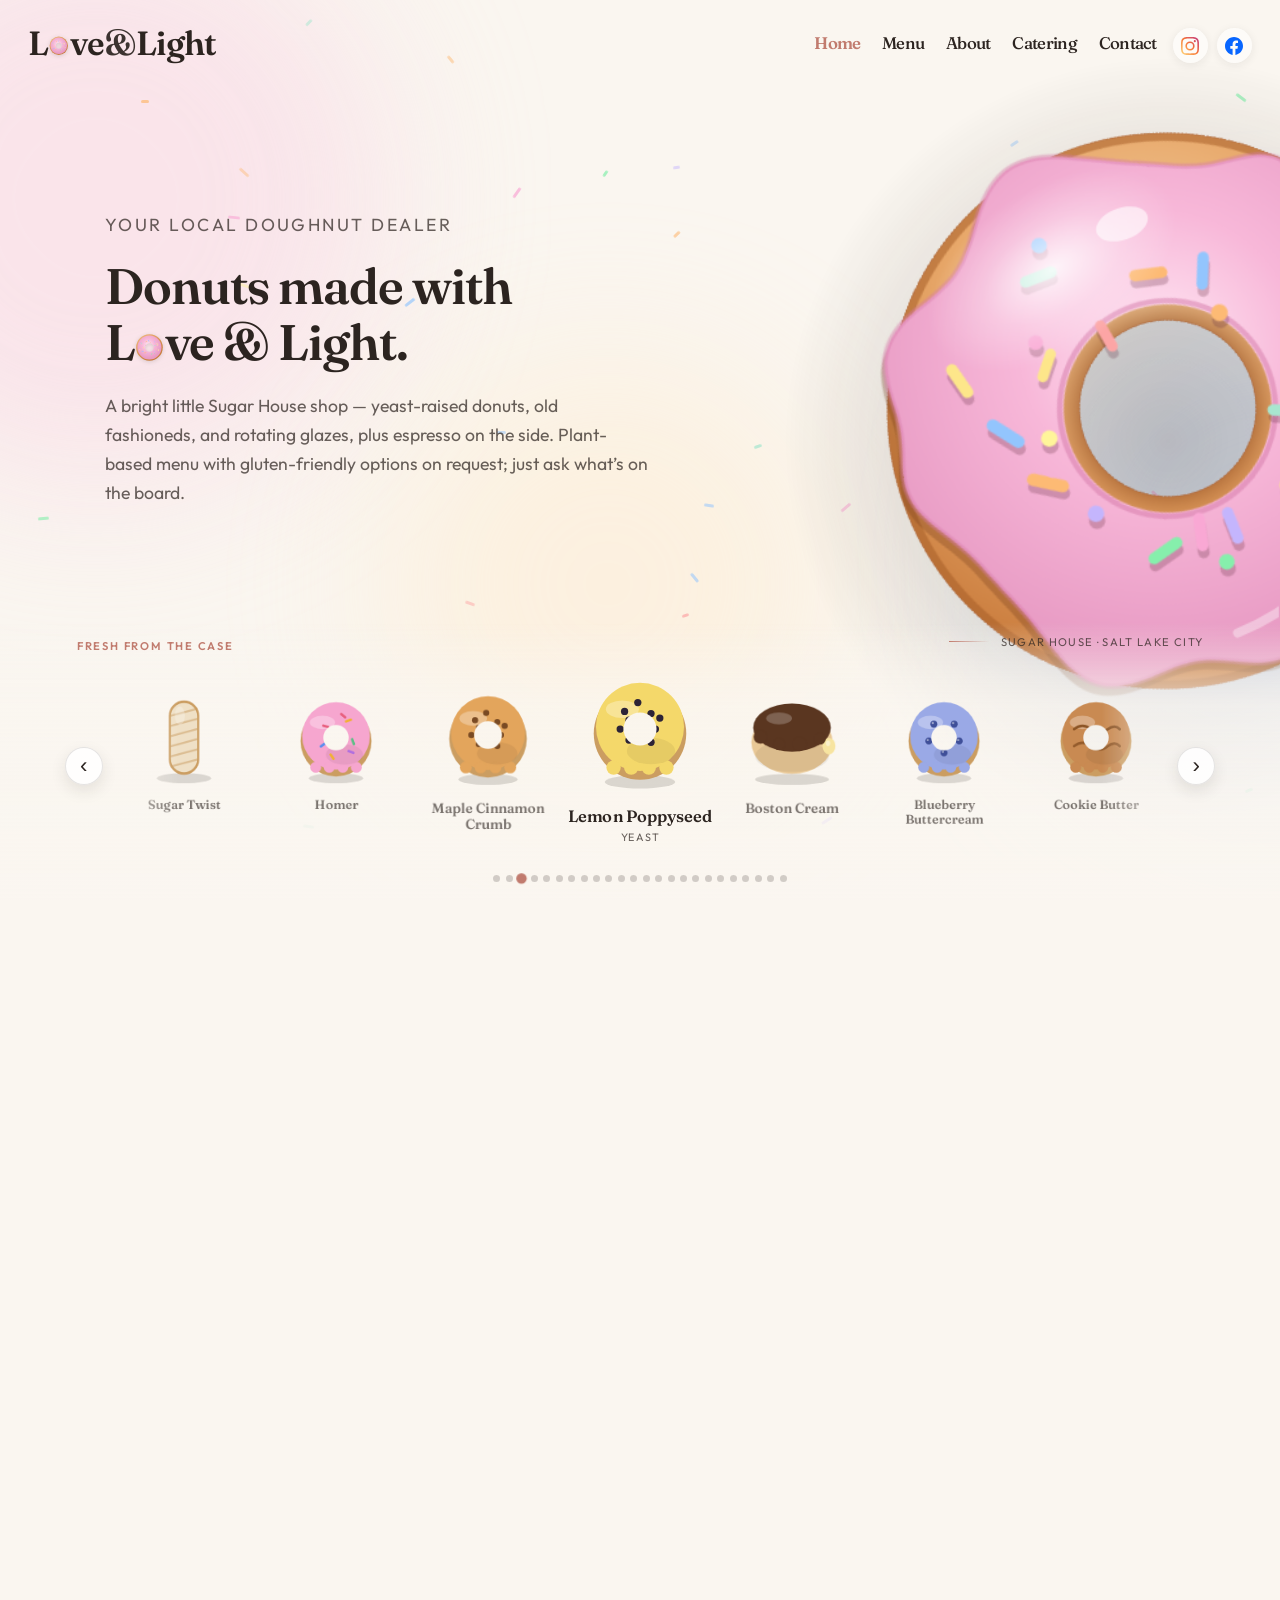
==== index.html @ 35334405 "Link online ordering to the Square pickup page The "coming soon" chips on home, menu and catering be" ====
<!DOCTYPE html>
<html lang="en">
<head>
  <meta charset="UTF-8" />
  <meta name="viewport" content="width=device-width, initial-scale=1.0" />
  <title>Love &amp; Light Bakery</title>
  <meta name="description" content="Love &amp; Light Bakery — handmade yeast and cake donuts, espresso, and small-batch treats in Sugar House, Salt Lake City. Vegan and dairy-free menu, plus gluten-friendly options." />
  <meta name="theme-color" content="#faf6f0" />
  <link rel="icon" href="favicon.svg" type="image/svg+xml" sizes="any" />
  <link rel="apple-touch-icon" href="favicon.svg" />
  <!-- Open Graph / iMessage: og-image.png is 1200×630 PNG (SVG previews are unreliable in messages). -->
  <link rel="canonical" href="https://loveandlightbakery.com/" />
  <meta property="og:type" content="website" />
  <meta property="og:site_name" content="Love &amp; Light Bakery" />
  <meta property="og:title" content="Love &amp; Light Bakery" />
  <meta property="og:description" content="Handmade yeast and cake donuts, espresso, and small-batch treats in Sugar House, Salt Lake City. Plant-based menu with gluten-friendly options." />
  <meta property="og:url" content="https://loveandlightbakery.com/" />
  <meta property="og:image" content="https://loveandlightbakery.com/og-image.png" />
  <meta property="og:image:width" content="1200" />
  <meta property="og:image:height" content="630" />
  <meta property="og:image:type" content="image/png" />
  <meta property="og:image:alt" content="Love &amp; Light Bakery donut illustration" />
  <meta name="twitter:card" content="summary_large_image" />
  <meta name="twitter:title" content="Love &amp; Light Bakery" />
  <meta name="twitter:description" content="Handmade donuts &amp; espresso in Sugar House, Salt Lake City. Plant-based menu, gluten-friendly options." />
  <meta name="twitter:image" content="https://loveandlightbakery.com/og-image.png" />
  <link rel="preconnect" href="https://fonts.googleapis.com" />
  <link rel="preconnect" href="https://fonts.gstatic.com" crossorigin />
  <link href="https://fonts.googleapis.com/css2?family=Fraunces:ital,opsz,wght@0,9..144,400;0,9..144,600;1,9..144,400&family=Outfit:wght@300;400;500&display=swap" rel="stylesheet" />
  <link rel="stylesheet" href="styles.css?v=12" />
</head>
<body class="page--home">
  <div class="ambient" aria-hidden="true">
    <div class="ambient__orb ambient__orb--1"></div>
    <div class="ambient__orb ambient__orb--2"></div>
    <div class="ambient__orb ambient__orb--3"></div>
  </div>

  <header class="top-bar">
    <div class="top-bar__shell">
      <a class="top-bar__logo" href="index.html" aria-label="Love &amp; Light Bakery — Home">
        <span class="top-bar__mark">
          <span class="visually-hidden">Love &amp; Light</span>
          <span class="top-bar__wordmark" aria-hidden="true">
            <span class="love-with-donut">
              <span class="love-with-donut__visual"
                >L<svg
                  class="love-o-donut"
                  xmlns="http://www.w3.org/2000/svg"
                  viewBox="0 0 200 200"
                  focusable="false"
                >
                  <defs>
                    <radialGradient id="barDoughGrad" cx="40%" cy="35%" r="65%">
                      <stop offset="0%" stop-color="#f5d4a8" />
                      <stop offset="55%" stop-color="#e8a86a" />
                      <stop offset="100%" stop-color="#c97b3c" />
                    </radialGradient>
                    <radialGradient id="barIcingGrad" cx="45%" cy="40%" r="55%">
                      <stop offset="0%" stop-color="#ffe8f4" />
                      <stop offset="45%" stop-color="#f8b8d9" />
                      <stop offset="100%" stop-color="#e89bc4" />
                    </radialGradient>
                    <mask id="barHoleMask" maskUnits="userSpaceOnUse" x="0" y="0" width="200" height="200">
                      <rect x="0" y="0" width="200" height="200" fill="white" />
                      <circle cx="100" cy="100" r="23" fill="black" />
                    </mask>
                  </defs>
                  <g mask="url(#barHoleMask)">
                    <circle cx="100" cy="100" r="72" fill="url(#barDoughGrad)" />
                    <circle cx="100" cy="100" r="65" fill="url(#barIcingGrad)" />
                    <g>
                      <rect x="138" y="78" width="11" height="3.2" rx="1.6" fill="#fff59a" transform="rotate(18 138 78)" />
                      <rect x="52" y="82" width="10" height="3" rx="1.5" fill="#a8e6cf" transform="rotate(-42 52 82)" />
                      <rect x="124" y="118" width="10" height="3" rx="1.5" fill="#c4b5fd" transform="rotate(48 124 118)" />
                      <rect x="72" y="128" width="11" height="3.2" rx="1.6" fill="#fdba74" transform="rotate(-8 72 128)" />
                      <rect x="96" y="58" width="10" height="3" rx="1.5" fill="#93c5fd" transform="rotate(72 96 58)" />
                      <rect x="152" y="96" width="9" height="2.8" rx="1.4" fill="#f9a8d4" transform="rotate(-22 152 96)" />
                      <rect x="44" y="108" width="10" height="3" rx="1.5" fill="#fde68a" transform="rotate(35 44 108)" />
                      <rect x="108" y="138" width="10" height="3" rx="1.5" fill="#86efac" transform="rotate(-55 108 138)" />
                      <rect x="130" y="64" width="9" height="2.8" rx="1.4" fill="#c4b5fd" transform="rotate(102 130 64)" />
                      <rect x="78" y="70" width="10" height="3" rx="1.5" fill="#fdba74" transform="rotate(-28 78 70)" />
                      <rect x="58" y="118" width="11" height="3.2" rx="1.6" fill="#93c5fd" transform="rotate(12 58 118)" />
                      <rect x="146" y="118" width="10" height="3" rx="1.5" fill="#fff59a" transform="rotate(-65 146 118)" />
                      <rect x="76" y="84" width="9" height="2.8" rx="1.4" fill="#fca5a5" transform="rotate(40 76 84)" />
                      <rect x="124" y="90" width="10" height="3" rx="1.5" fill="#a8e6cf" transform="rotate(-18 124 90)" />
                      <rect x="68" y="96" width="9" height="2.8" rx="1.4" fill="#fde68a" transform="rotate(88 68 96)" />
                      <rect x="118" y="122" width="10" height="3" rx="1.5" fill="#f9a8d4" transform="rotate(62 118 122)" />
                      <circle cx="142" cy="88" r="2.2" fill="#fff59a" />
                      <circle cx="54" cy="72" r="2" fill="#93c5fd" />
                      <circle cx="92" cy="132" r="2.1" fill="#c4b5fd" />
                      <circle cx="128" cy="132" r="2" fill="#86efac" />
                      <circle cx="104" cy="72" r="2.2" fill="#fdba74" />
                      <circle cx="62" cy="96" r="1.9" fill="#f9a8d4" />
                      <circle cx="136" cy="108" r="2" fill="#fde68a" />
                      <circle cx="74" cy="118" r="2.1" fill="#fff59a" />
                    </g>
                  </g>
                </svg>ve</span>
            </span>
            <span class="top-bar__amp"> &amp; </span>
            <span class="h1-glow top-bar__glow">Light</span>
          </span>
        </span>
      </a>
      <div class="top-bar__nav-cluster">
        <button type="button" class="nav-bun" id="nav-toggle" aria-expanded="false" aria-controls="site-menu" aria-label="Open menu">
          <span class="nav-bun__face" aria-hidden="true">
            <span class="nav-bun__icing"></span>
            <span class="nav-bun__seed nav-bun__seed--1"></span>
            <span class="nav-bun__seed nav-bun__seed--2"></span>
            <span class="nav-bun__seed nav-bun__seed--3"></span>
          </span>
        </button>
        <div class="nav-hint" id="nav-hint" role="status" aria-live="polite">
          <span class="nav-hint__label">click me</span>
        </div>
      </div>
    </div>
    <nav id="site-menu" class="site-nav" aria-label="Primary">
      <div class="site-nav__scrim" aria-hidden="true"></div>
      <div class="site-nav__panel">
        <p class="site-nav__tagline" aria-hidden="true">Pick your glaze path ✦</p>
        <ul class="site-nav__list" role="list">
          <li><a class="site-nav__link" href="index.html" aria-current="page">Home</a></li>
          <li><a class="site-nav__link" href="menu.html">Menu</a></li>
          <li><a class="site-nav__link" href="about.html">About</a></li>
          <li><a class="site-nav__link" href="catering.html">Catering</a></li>
          <li><a class="site-nav__link" href="contact.html">Contact</a></li>
        </ul>
        <div class="site-nav__social">
          <ul class="social-icons" role="list" aria-label="Social media">
            <li>
              <a class="social-icons__link" href="https://www.instagram.com/loveandlightbakeryy/" target="_blank" rel="noopener noreferrer me" aria-label="Love &amp; Light Bakery on Instagram">
                <img class="social-icons__img" src="icons/instagram.svg" alt="" width="22" height="22" decoding="async" />
              </a>
            </li>
            <li>
              <a class="social-icons__link" href="https://www.facebook.com/p/Love-Light-Bakery-100088780961463/" target="_blank" rel="noopener noreferrer me" aria-label="Love &amp; Light Bakery on Facebook">
                <img class="social-icons__img" src="icons/facebook.svg" alt="" width="22" height="22" decoding="async" />
              </a>
            </li>
          </ul>
        </div>
      </div>
    </nav>
  </header>

  <div class="story-scroll" id="story-scroll">
    <div class="story-pin">
    <div class="backdrop-stack" id="backdrop-stack" aria-hidden="true">
      <div class="backdrop-slide backdrop-slide--hero"></div>
      <div class="backdrop-slide backdrop-slide--menu"></div>
      <div class="backdrop-slide backdrop-slide--story"></div>
      <div class="backdrop-slide backdrop-slide--reviews"></div>
      <div class="backdrop-slide backdrop-slide--visit"></div>
    </div>
    <div class="donut-stage" aria-hidden="true">
      <div class="donut" id="rolling-donut">
      <div class="donut__shadow"></div>
      <div class="donut__tilt">
        <div class="donut__spin">
        <svg class="donut__layer donut__layer--rim donut__layer--rim-3" viewBox="0 0 200 200" xmlns="http://www.w3.org/2000/svg" aria-hidden="true">
          <defs>
            <mask id="rimHole3" maskUnits="userSpaceOnUse" x="0" y="0" width="200" height="200">
              <rect width="200" height="200" fill="white" />
              <circle cx="100" cy="100" r="23" fill="black" />
            </mask>
          </defs>
          <g mask="url(#rimHole3)">
            <circle cx="100" cy="100" r="72" fill="#8f4a1c" />
          </g>
        </svg>
        <svg class="donut__layer donut__layer--rim donut__layer--rim-2" viewBox="0 0 200 200" xmlns="http://www.w3.org/2000/svg" aria-hidden="true">
          <defs>
            <mask id="rimHole2" maskUnits="userSpaceOnUse" x="0" y="0" width="200" height="200">
              <rect width="200" height="200" fill="white" />
              <circle cx="100" cy="100" r="23" fill="black" />
            </mask>
          </defs>
          <g mask="url(#rimHole2)">
            <circle cx="100" cy="100" r="72" fill="#a0562a" />
          </g>
        </svg>
        <svg class="donut__layer donut__layer--rim donut__layer--rim-1" viewBox="0 0 200 200" xmlns="http://www.w3.org/2000/svg" aria-hidden="true">
          <defs>
            <mask id="rimHole1" maskUnits="userSpaceOnUse" x="0" y="0" width="200" height="200">
              <rect width="200" height="200" fill="white" />
              <circle cx="100" cy="100" r="23" fill="black" />
            </mask>
          </defs>
          <g mask="url(#rimHole1)">
            <circle cx="100" cy="100" r="72" fill="#b2663a" />
          </g>
        </svg>
        <svg class="donut__layer donut__layer--dough" viewBox="0 0 200 200" xmlns="http://www.w3.org/2000/svg" aria-hidden="true">
          <defs>
            <radialGradient id="doughGrad" cx="40%" cy="35%" r="65%">
              <stop offset="0%" stop-color="#f5d4a8" />
              <stop offset="55%" stop-color="#e8a86a" />
              <stop offset="100%" stop-color="#c97b3c" />
            </radialGradient>
            <radialGradient id="doughWallGrad" cx="50%" cy="50%" r="50%">
              <stop offset="0%" stop-color="#8f4a1c" />
              <stop offset="60%" stop-color="#8f4a1c" stop-opacity="0.9" />
              <stop offset="100%" stop-color="#c97b3c" stop-opacity="0" />
            </radialGradient>
            <mask id="donutHoleMask" maskUnits="userSpaceOnUse" x="0" y="0" width="200" height="200">
              <rect width="200" height="200" fill="white" />
              <circle cx="100" cy="100" r="23" fill="black" />
            </mask>
          </defs>
          <g mask="url(#donutHoleMask)">
            <circle cx="100" cy="100" r="72" fill="url(#doughGrad)" />
            <circle cx="100" cy="100" r="71" fill="none" stroke="#a85f29" stroke-width="2" opacity="0.55" />
            <circle cx="100" cy="100" r="33" fill="url(#doughWallGrad)" opacity="0.9" />
          </g>
        </svg>
        <svg class="donut__layer donut__layer--icing" viewBox="0 0 200 200" xmlns="http://www.w3.org/2000/svg" aria-hidden="true">
          <defs>
            <radialGradient id="icingGrad" cx="45%" cy="40%" r="55%">
              <stop offset="0%" stop-color="#ffe8f4" />
              <stop offset="45%" stop-color="#f8b8d9" />
              <stop offset="100%" stop-color="#e89bc4" />
            </radialGradient>
            <mask id="icingHoleMask" maskUnits="userSpaceOnUse" x="0" y="0" width="200" height="200">
              <rect width="200" height="200" fill="white" />
              <circle cx="100" cy="100" r="27" fill="black" />
            </mask>
          </defs>
          <g mask="url(#icingHoleMask)">
            <path d="M172.7 100.0 C172.7 101.6 172.4 103.2 172.1 104.7C171.7 106.3 171.0 107.8 170.4 109.3C169.7 110.7 168.8 112.1 168.0 113.5C167.2 114.9 166.3 116.2 165.4 117.5C164.6 118.8 163.8 120.1 163.0 121.4C162.2 122.7 161.5 123.9 160.9 125.2C160.2 126.5 159.7 127.8 159.2 129.2C158.6 130.5 158.2 131.9 157.8 133.4C157.4 134.8 157.1 136.4 156.7 137.9C156.3 139.4 155.9 141.0 155.3 142.5C154.8 143.9 154.1 145.4 153.3 146.7C152.5 148.0 151.4 149.3 150.3 150.3C149.1 151.3 147.7 152.1 146.3 152.8C144.9 153.5 143.3 154.0 141.8 154.4C140.3 154.9 138.7 155.2 137.2 155.7C135.7 156.1 134.3 156.5 132.9 157.0C131.5 157.5 130.3 158.1 129.0 158.8C127.8 159.5 126.6 160.4 125.4 161.3C124.2 162.3 123.1 163.4 121.9 164.4C120.7 165.5 119.5 166.7 118.2 167.7C116.8 168.8 115.5 169.8 114.0 170.6C112.6 171.4 111.1 172.0 109.5 172.4C108.0 172.7 106.3 172.8 104.8 172.6C103.2 172.4 101.5 171.9 100.0 171.3C98.5 170.8 96.9 169.9 95.5 169.1C94.0 168.4 92.6 167.4 91.2 166.6C89.9 165.8 88.5 165.0 87.2 164.2C85.9 163.4 84.7 162.7 83.4 162.0C82.1 161.3 80.9 160.7 79.6 160.0C78.4 159.4 77.1 158.8 75.9 158.2C74.7 157.5 73.5 156.9 72.2 156.3C71.0 155.7 69.8 155.0 68.6 154.4C67.3 153.8 66.1 153.3 64.8 152.7C63.5 152.2 62.1 151.7 60.7 151.2C59.3 150.7 57.8 150.3 56.3 149.8C54.8 149.3 53.2 148.9 51.8 148.2C50.3 147.6 48.8 146.9 47.6 146.0C46.3 145.1 45.2 144.0 44.2 142.8C43.3 141.6 42.5 140.2 41.9 138.9C41.2 137.5 40.7 136.0 40.1 134.6C39.5 133.2 38.9 131.8 38.2 130.5C37.5 129.1 36.7 127.9 35.8 126.6C34.9 125.3 33.8 124.1 32.8 122.8C31.9 121.5 30.7 120.2 29.9 118.8C29.0 117.4 28.2 115.9 27.6 114.4C27.1 112.9 26.9 111.2 26.9 109.6C26.9 108.0 27.2 106.3 27.7 104.7C28.1 103.1 28.9 101.5 29.7 100.0C30.4 98.5 31.4 97.0 32.2 95.6C33.0 94.1 33.8 92.7 34.4 91.4C35.1 90.0 35.7 88.7 36.1 87.3C36.5 85.9 36.7 84.5 36.9 83.1C37.0 81.6 37.0 80.2 37.0 78.6C37.0 77.1 36.8 75.4 36.7 73.8C36.6 72.1 36.4 70.4 36.4 68.7C36.4 66.9 36.5 65.1 36.7 63.5C37.0 61.8 37.4 60.1 38.1 58.6C38.7 57.1 39.6 55.7 40.7 54.5C41.8 53.3 43.1 52.2 44.5 51.3C45.8 50.4 47.4 49.7 49.0 49.0C50.6 48.3 52.2 47.8 53.8 47.4C55.4 46.9 57.0 46.5 58.6 46.0C60.1 45.6 61.7 45.2 63.1 44.8C64.6 44.4 66.0 44.0 67.4 43.6C68.8 43.2 70.2 42.7 71.6 42.3C72.9 41.9 74.3 41.5 75.6 41.1C76.9 40.7 78.3 40.3 79.6 39.9C80.9 39.5 82.2 39.1 83.5 38.5C84.8 38.0 86.1 37.4 87.4 36.7C88.7 36.0 90.0 35.1 91.3 34.2C92.7 33.3 94.1 32.2 95.5 31.4C96.9 30.5 98.5 29.5 100.0 29.0C101.5 28.5 103.2 28.2 104.7 28.3C106.2 28.5 107.8 29.0 109.3 29.7C110.7 30.4 112.1 31.5 113.4 32.4C114.8 33.3 116.0 34.4 117.4 35.2C118.7 36.0 119.9 36.8 121.3 37.2C122.7 37.7 124.1 37.9 125.7 38.1C127.2 38.2 128.9 38.0 130.6 38.0C132.2 38.0 134.1 37.8 135.8 38.1C137.4 38.3 139.2 38.6 140.6 39.3C142.0 40.0 143.2 41.1 144.2 42.4C145.1 43.7 145.8 45.5 146.4 47.1C147.0 48.7 147.3 50.6 147.8 52.2C148.2 53.8 148.6 55.5 149.1 56.9C149.6 58.4 150.1 59.8 150.7 61.1C151.3 62.4 151.9 63.6 152.6 64.9C153.2 66.1 153.9 67.3 154.6 68.5C155.3 69.7 156.0 70.9 156.7 72.0C157.4 73.2 158.2 74.4 159.0 75.6C159.8 76.7 160.7 77.9 161.6 79.1C162.5 80.3 163.5 81.5 164.4 82.7C165.4 84.0 166.5 85.3 167.4 86.6C168.3 87.9 169.3 89.3 170.1 90.8C170.8 92.2 171.5 93.7 172.0 95.3C172.4 96.8 172.6 98.4 172.7 100.0Z" fill="rgba(112,58,24,0.3)" transform="translate(0 2.6)" />
            <path d="M172.7 100.0 C172.7 101.6 172.4 103.2 172.1 104.7C171.7 106.3 171.0 107.8 170.4 109.3C169.7 110.7 168.8 112.1 168.0 113.5C167.2 114.9 166.3 116.2 165.4 117.5C164.6 118.8 163.8 120.1 163.0 121.4C162.2 122.7 161.5 123.9 160.9 125.2C160.2 126.5 159.7 127.8 159.2 129.2C158.6 130.5 158.2 131.9 157.8 133.4C157.4 134.8 157.1 136.4 156.7 137.9C156.3 139.4 155.9 141.0 155.3 142.5C154.8 143.9 154.1 145.4 153.3 146.7C152.5 148.0 151.4 149.3 150.3 150.3C149.1 151.3 147.7 152.1 146.3 152.8C144.9 153.5 143.3 154.0 141.8 154.4C140.3 154.9 138.7 155.2 137.2 155.7C135.7 156.1 134.3 156.5 132.9 157.0C131.5 157.5 130.3 158.1 129.0 158.8C127.8 159.5 126.6 160.4 125.4 161.3C124.2 162.3 123.1 163.4 121.9 164.4C120.7 165.5 119.5 166.7 118.2 167.7C116.8 168.8 115.5 169.8 114.0 170.6C112.6 171.4 111.1 172.0 109.5 172.4C108.0 172.7 106.3 172.8 104.8 172.6C103.2 172.4 101.5 171.9 100.0 171.3C98.5 170.8 96.9 169.9 95.5 169.1C94.0 168.4 92.6 167.4 91.2 166.6C89.9 165.8 88.5 165.0 87.2 164.2C85.9 163.4 84.7 162.7 83.4 162.0C82.1 161.3 80.9 160.7 79.6 160.0C78.4 159.4 77.1 158.8 75.9 158.2C74.7 157.5 73.5 156.9 72.2 156.3C71.0 155.7 69.8 155.0 68.6 154.4C67.3 153.8 66.1 153.3 64.8 152.7C63.5 152.2 62.1 151.7 60.7 151.2C59.3 150.7 57.8 150.3 56.3 149.8C54.8 149.3 53.2 148.9 51.8 148.2C50.3 147.6 48.8 146.9 47.6 146.0C46.3 145.1 45.2 144.0 44.2 142.8C43.3 141.6 42.5 140.2 41.9 138.9C41.2 137.5 40.7 136.0 40.1 134.6C39.5 133.2 38.9 131.8 38.2 130.5C37.5 129.1 36.7 127.9 35.8 126.6C34.9 125.3 33.8 124.1 32.8 122.8C31.9 121.5 30.7 120.2 29.9 118.8C29.0 117.4 28.2 115.9 27.6 114.4C27.1 112.9 26.9 111.2 26.9 109.6C26.9 108.0 27.2 106.3 27.7 104.7C28.1 103.1 28.9 101.5 29.7 100.0C30.4 98.5 31.4 97.0 32.2 95.6C33.0 94.1 33.8 92.7 34.4 91.4C35.1 90.0 35.7 88.7 36.1 87.3C36.5 85.9 36.7 84.5 36.9 83.1C37.0 81.6 37.0 80.2 37.0 78.6C37.0 77.1 36.8 75.4 36.7 73.8C36.6 72.1 36.4 70.4 36.4 68.7C36.4 66.9 36.5 65.1 36.7 63.5C37.0 61.8 37.4 60.1 38.1 58.6C38.7 57.1 39.6 55.7 40.7 54.5C41.8 53.3 43.1 52.2 44.5 51.3C45.8 50.4 47.4 49.7 49.0 49.0C50.6 48.3 52.2 47.8 53.8 47.4C55.4 46.9 57.0 46.5 58.6 46.0C60.1 45.6 61.7 45.2 63.1 44.8C64.6 44.4 66.0 44.0 67.4 43.6C68.8 43.2 70.2 42.7 71.6 42.3C72.9 41.9 74.3 41.5 75.6 41.1C76.9 40.7 78.3 40.3 79.6 39.9C80.9 39.5 82.2 39.1 83.5 38.5C84.8 38.0 86.1 37.4 87.4 36.7C88.7 36.0 90.0 35.1 91.3 34.2C92.7 33.3 94.1 32.2 95.5 31.4C96.9 30.5 98.5 29.5 100.0 29.0C101.5 28.5 103.2 28.2 104.7 28.3C106.2 28.5 107.8 29.0 109.3 29.7C110.7 30.4 112.1 31.5 113.4 32.4C114.8 33.3 116.0 34.4 117.4 35.2C118.7 36.0 119.9 36.8 121.3 37.2C122.7 37.7 124.1 37.9 125.7 38.1C127.2 38.2 128.9 38.0 130.6 38.0C132.2 38.0 134.1 37.8 135.8 38.1C137.4 38.3 139.2 38.6 140.6 39.3C142.0 40.0 143.2 41.1 144.2 42.4C145.1 43.7 145.8 45.5 146.4 47.1C147.0 48.7 147.3 50.6 147.8 52.2C148.2 53.8 148.6 55.5 149.1 56.9C149.6 58.4 150.1 59.8 150.7 61.1C151.3 62.4 151.9 63.6 152.6 64.9C153.2 66.1 153.9 67.3 154.6 68.5C155.3 69.7 156.0 70.9 156.7 72.0C157.4 73.2 158.2 74.4 159.0 75.6C159.8 76.7 160.7 77.9 161.6 79.1C162.5 80.3 163.5 81.5 164.4 82.7C165.4 84.0 166.5 85.3 167.4 86.6C168.3 87.9 169.3 89.3 170.1 90.8C170.8 92.2 171.5 93.7 172.0 95.3C172.4 96.8 172.6 98.4 172.7 100.0Z" fill="url(#icingGrad)" />
            <path d="M172.7 100.0 C172.7 101.6 172.4 103.2 172.1 104.7C171.7 106.3 171.0 107.8 170.4 109.3C169.7 110.7 168.8 112.1 168.0 113.5C167.2 114.9 166.3 116.2 165.4 117.5C164.6 118.8 163.8 120.1 163.0 121.4C162.2 122.7 161.5 123.9 160.9 125.2C160.2 126.5 159.7 127.8 159.2 129.2C158.6 130.5 158.2 131.9 157.8 133.4C157.4 134.8 157.1 136.4 156.7 137.9C156.3 139.4 155.9 141.0 155.3 142.5C154.8 143.9 154.1 145.4 153.3 146.7C152.5 148.0 151.4 149.3 150.3 150.3C149.1 151.3 147.7 152.1 146.3 152.8C144.9 153.5 143.3 154.0 141.8 154.4C140.3 154.9 138.7 155.2 137.2 155.7C135.7 156.1 134.3 156.5 132.9 157.0C131.5 157.5 130.3 158.1 129.0 158.8C127.8 159.5 126.6 160.4 125.4 161.3C124.2 162.3 123.1 163.4 121.9 164.4C120.7 165.5 119.5 166.7 118.2 167.7C116.8 168.8 115.5 169.8 114.0 170.6C112.6 171.4 111.1 172.0 109.5 172.4C108.0 172.7 106.3 172.8 104.8 172.6C103.2 172.4 101.5 171.9 100.0 171.3C98.5 170.8 96.9 169.9 95.5 169.1C94.0 168.4 92.6 167.4 91.2 166.6C89.9 165.8 88.5 165.0 87.2 164.2C85.9 163.4 84.7 162.7 83.4 162.0C82.1 161.3 80.9 160.7 79.6 160.0C78.4 159.4 77.1 158.8 75.9 158.2C74.7 157.5 73.5 156.9 72.2 156.3C71.0 155.7 69.8 155.0 68.6 154.4C67.3 153.8 66.1 153.3 64.8 152.7C63.5 152.2 62.1 151.7 60.7 151.2C59.3 150.7 57.8 150.3 56.3 149.8C54.8 149.3 53.2 148.9 51.8 148.2C50.3 147.6 48.8 146.9 47.6 146.0C46.3 145.1 45.2 144.0 44.2 142.8C43.3 141.6 42.5 140.2 41.9 138.9C41.2 137.5 40.7 136.0 40.1 134.6C39.5 133.2 38.9 131.8 38.2 130.5C37.5 129.1 36.7 127.9 35.8 126.6C34.9 125.3 33.8 124.1 32.8 122.8C31.9 121.5 30.7 120.2 29.9 118.8C29.0 117.4 28.2 115.9 27.6 114.4C27.1 112.9 26.9 111.2 26.9 109.6C26.9 108.0 27.2 106.3 27.7 104.7C28.1 103.1 28.9 101.5 29.7 100.0C30.4 98.5 31.4 97.0 32.2 95.6C33.0 94.1 33.8 92.7 34.4 91.4C35.1 90.0 35.7 88.7 36.1 87.3C36.5 85.9 36.7 84.5 36.9 83.1C37.0 81.6 37.0 80.2 37.0 78.6C37.0 77.1 36.8 75.4 36.7 73.8C36.6 72.1 36.4 70.4 36.4 68.7C36.4 66.9 36.5 65.1 36.7 63.5C37.0 61.8 37.4 60.1 38.1 58.6C38.7 57.1 39.6 55.7 40.7 54.5C41.8 53.3 43.1 52.2 44.5 51.3C45.8 50.4 47.4 49.7 49.0 49.0C50.6 48.3 52.2 47.8 53.8 47.4C55.4 46.9 57.0 46.5 58.6 46.0C60.1 45.6 61.7 45.2 63.1 44.8C64.6 44.4 66.0 44.0 67.4 43.6C68.8 43.2 70.2 42.7 71.6 42.3C72.9 41.9 74.3 41.5 75.6 41.1C76.9 40.7 78.3 40.3 79.6 39.9C80.9 39.5 82.2 39.1 83.5 38.5C84.8 38.0 86.1 37.4 87.4 36.7C88.7 36.0 90.0 35.1 91.3 34.2C92.7 33.3 94.1 32.2 95.5 31.4C96.9 30.5 98.5 29.5 100.0 29.0C101.5 28.5 103.2 28.2 104.7 28.3C106.2 28.5 107.8 29.0 109.3 29.7C110.7 30.4 112.1 31.5 113.4 32.4C114.8 33.3 116.0 34.4 117.4 35.2C118.7 36.0 119.9 36.8 121.3 37.2C122.7 37.7 124.1 37.9 125.7 38.1C127.2 38.2 128.9 38.0 130.6 38.0C132.2 38.0 134.1 37.8 135.8 38.1C137.4 38.3 139.2 38.6 140.6 39.3C142.0 40.0 143.2 41.1 144.2 42.4C145.1 43.7 145.8 45.5 146.4 47.1C147.0 48.7 147.3 50.6 147.8 52.2C148.2 53.8 148.6 55.5 149.1 56.9C149.6 58.4 150.1 59.8 150.7 61.1C151.3 62.4 151.9 63.6 152.6 64.9C153.2 66.1 153.9 67.3 154.6 68.5C155.3 69.7 156.0 70.9 156.7 72.0C157.4 73.2 158.2 74.4 159.0 75.6C159.8 76.7 160.7 77.9 161.6 79.1C162.5 80.3 163.5 81.5 164.4 82.7C165.4 84.0 166.5 85.3 167.4 86.6C168.3 87.9 169.3 89.3 170.1 90.8C170.8 92.2 171.5 93.7 172.0 95.3C172.4 96.8 172.6 98.4 172.7 100.0Z" fill="none" stroke="rgba(214,122,170,0.42)" stroke-width="1.4" />
            <circle cx="100" cy="100" r="28" fill="none" stroke="rgba(214,122,170,0.5)" stroke-width="1.4" />
          </g>
        </svg>
        <svg class="donut__layer donut__layer--sprinkles" viewBox="0 0 200 200" xmlns="http://www.w3.org/2000/svg" aria-hidden="true">
          <g class="donut__sprinkle-shadows" transform="translate(0.9 1.6)">
            <rect x="138" y="78" width="11" height="3.2" rx="1.6" fill="rgba(96,44,62,0.26)" transform="rotate(18 138 78)" />
            <rect x="52" y="82" width="10" height="3" rx="1.5" fill="rgba(96,44,62,0.26)" transform="rotate(-42 52 82)" />
            <rect x="124" y="118" width="10" height="3" rx="1.5" fill="rgba(96,44,62,0.26)" transform="rotate(48 124 118)" />
            <rect x="72" y="128" width="11" height="3.2" rx="1.6" fill="rgba(96,44,62,0.26)" transform="rotate(-8 72 128)" />
            <rect x="96" y="58" width="10" height="3" rx="1.5" fill="rgba(96,44,62,0.26)" transform="rotate(72 96 58)" />
            <rect x="152" y="96" width="9" height="2.8" rx="1.4" fill="rgba(96,44,62,0.26)" transform="rotate(-22 152 96)" />
            <rect x="44" y="108" width="10" height="3" rx="1.5" fill="rgba(96,44,62,0.26)" transform="rotate(35 44 108)" />
            <rect x="108" y="138" width="10" height="3" rx="1.5" fill="rgba(96,44,62,0.26)" transform="rotate(-55 108 138)" />
            <rect x="130" y="64" width="9" height="2.8" rx="1.4" fill="rgba(96,44,62,0.26)" transform="rotate(102 130 64)" />
            <rect x="78" y="70" width="10" height="3" rx="1.5" fill="rgba(96,44,62,0.26)" transform="rotate(-28 78 70)" />
            <rect x="58" y="118" width="11" height="3.2" rx="1.6" fill="rgba(96,44,62,0.26)" transform="rotate(12 58 118)" />
            <rect x="146" y="118" width="10" height="3" rx="1.5" fill="rgba(96,44,62,0.26)" transform="rotate(-65 146 118)" />
            <rect x="76" y="84" width="9" height="2.8" rx="1.4" fill="rgba(96,44,62,0.26)" transform="rotate(40 76 84)" />
            <rect x="124" y="90" width="10" height="3" rx="1.5" fill="rgba(96,44,62,0.26)" transform="rotate(-18 124 90)" />
            <rect x="68" y="96" width="9" height="2.8" rx="1.4" fill="rgba(96,44,62,0.26)" transform="rotate(88 68 96)" />
            <rect x="118" y="122" width="10" height="3" rx="1.5" fill="rgba(96,44,62,0.26)" transform="rotate(62 118 122)" />
            <circle cx="142" cy="88" r="2.2" fill="rgba(96,44,62,0.26)" />
            <circle cx="54" cy="72" r="2" fill="rgba(96,44,62,0.26)" />
            <circle cx="92" cy="132" r="2.1" fill="rgba(96,44,62,0.26)" />
            <circle cx="128" cy="132" r="2" fill="rgba(96,44,62,0.26)" />
            <circle cx="104" cy="72" r="2.2" fill="rgba(96,44,62,0.26)" />
            <circle cx="62" cy="96" r="1.9" fill="rgba(96,44,62,0.26)" />
            <circle cx="136" cy="108" r="2" fill="rgba(96,44,62,0.26)" />
            <circle cx="74" cy="118" r="2.1" fill="rgba(96,44,62,0.26)" />
          </g>
          <g class="donut__sprinkles">
            <rect x="138" y="78" width="11" height="3.2" rx="1.6" fill="#fff59a" transform="rotate(18 138 78)" />
            <rect x="52" y="82" width="10" height="3" rx="1.5" fill="#a8e6cf" transform="rotate(-42 52 82)" />
            <rect x="124" y="118" width="10" height="3" rx="1.5" fill="#c4b5fd" transform="rotate(48 124 118)" />
            <rect x="72" y="128" width="11" height="3.2" rx="1.6" fill="#fdba74" transform="rotate(-8 72 128)" />
            <rect x="96" y="58" width="10" height="3" rx="1.5" fill="#93c5fd" transform="rotate(72 96 58)" />
            <rect x="152" y="96" width="9" height="2.8" rx="1.4" fill="#f9a8d4" transform="rotate(-22 152 96)" />
            <rect x="44" y="108" width="10" height="3" rx="1.5" fill="#fde68a" transform="rotate(35 44 108)" />
            <rect x="108" y="138" width="10" height="3" rx="1.5" fill="#86efac" transform="rotate(-55 108 138)" />
            <rect x="130" y="64" width="9" height="2.8" rx="1.4" fill="#c4b5fd" transform="rotate(102 130 64)" />
            <rect x="78" y="70" width="10" height="3" rx="1.5" fill="#fdba74" transform="rotate(-28 78 70)" />
            <rect x="58" y="118" width="11" height="3.2" rx="1.6" fill="#93c5fd" transform="rotate(12 58 118)" />
            <rect x="146" y="118" width="10" height="3" rx="1.5" fill="#fff59a" transform="rotate(-65 146 118)" />
            <rect x="76" y="84" width="9" height="2.8" rx="1.4" fill="#fca5a5" transform="rotate(40 76 84)" />
            <rect x="124" y="90" width="10" height="3" rx="1.5" fill="#a8e6cf" transform="rotate(-18 124 90)" />
            <rect x="68" y="96" width="9" height="2.8" rx="1.4" fill="#fde68a" transform="rotate(88 68 96)" />
            <rect x="118" y="122" width="10" height="3" rx="1.5" fill="#f9a8d4" transform="rotate(62 118 122)" />
            <circle cx="142" cy="88" r="2.2" fill="#fff59a" />
            <circle cx="54" cy="72" r="2" fill="#93c5fd" />
            <circle cx="92" cy="132" r="2.1" fill="#c4b5fd" />
            <circle cx="128" cy="132" r="2" fill="#86efac" />
            <circle cx="104" cy="72" r="2.2" fill="#fdba74" />
            <circle cx="62" cy="96" r="1.9" fill="#f9a8d4" />
            <circle cx="136" cy="108" r="2" fill="#fde68a" />
            <circle cx="74" cy="118" r="2.1" fill="#fff59a" />
          </g>
        </svg>
        </div>
        <svg class="donut__layer donut__layer--gloss" viewBox="0 0 200 200" xmlns="http://www.w3.org/2000/svg" aria-hidden="true">
          <defs>
            <radialGradient id="glossGrad" cx="50%" cy="50%" r="50%">
              <stop offset="0%" stop-color="#ffffff" stop-opacity="0.85" />
              <stop offset="55%" stop-color="#ffffff" stop-opacity="0.28" />
              <stop offset="100%" stop-color="#ffffff" stop-opacity="0" />
            </radialGradient>
            <mask id="glossRingMask" maskUnits="userSpaceOnUse" x="0" y="0" width="200" height="200">
              <circle cx="100" cy="100" r="71" fill="white" />
              <circle cx="100" cy="100" r="25" fill="black" />
            </mask>
          </defs>
          <g mask="url(#glossRingMask)">
            <ellipse cx="70" cy="64" rx="36" ry="21" fill="url(#glossGrad)" transform="rotate(-34 70 64)" />
            <ellipse cx="88" cy="52" rx="7" ry="4.2" fill="#ffffff" opacity="0.6" transform="rotate(-20 88 52)" />
            <path d="M151 128 A62 62 0 0 1 118 158" fill="none" stroke="#ffffff" stroke-opacity="0.38" stroke-width="2.4" stroke-linecap="round" />
          </g>
        </svg>
      </div>
    </div>
    </div>
    <main class="stage-stack" id="stage-stack">
    <section class="slide panel panel--hero" id="hero">
      <div class="panel__inner">
        <p class="eyebrow">Your local doughnut dealer</p>
        <h1>
          Donuts made with<br />
          <span class="love-with-donut">
            <span class="visually-hidden">love</span>
            <span class="love-with-donut__visual" aria-hidden="true"
              >L<svg
                class="love-o-donut"
                xmlns="http://www.w3.org/2000/svg"
                viewBox="0 0 200 200"
                focusable="false"
              >
                <defs>
                  <radialGradient id="loveODoughGrad" cx="40%" cy="35%" r="65%">
                    <stop offset="0%" stop-color="#f5d4a8" />
                    <stop offset="55%" stop-color="#e8a86a" />
                    <stop offset="100%" stop-color="#c97b3c" />
                  </radialGradient>
                  <radialGradient id="loveOIcingGrad" cx="45%" cy="40%" r="55%">
                    <stop offset="0%" stop-color="#ffe8f4" />
                    <stop offset="45%" stop-color="#f8b8d9" />
                    <stop offset="100%" stop-color="#e89bc4" />
                  </radialGradient>
                  <mask id="loveOHoleMask" maskUnits="userSpaceOnUse" x="0" y="0" width="200" height="200">
                    <rect x="0" y="0" width="200" height="200" fill="white" />
                    <circle cx="100" cy="100" r="23" fill="black" />
                  </mask>
                </defs>
                <g mask="url(#loveOHoleMask)">
                  <circle cx="100" cy="100" r="72" fill="url(#loveODoughGrad)" />
                  <circle cx="100" cy="100" r="65" fill="url(#loveOIcingGrad)" />
                  <g>
                    <rect x="138" y="78" width="11" height="3.2" rx="1.6" fill="#fff59a" transform="rotate(18 138 78)" />
                    <rect x="52" y="82" width="10" height="3" rx="1.5" fill="#a8e6cf" transform="rotate(-42 52 82)" />
                    <rect x="124" y="118" width="10" height="3" rx="1.5" fill="#c4b5fd" transform="rotate(48 124 118)" />
                    <rect x="72" y="128" width="11" height="3.2" rx="1.6" fill="#fdba74" transform="rotate(-8 72 128)" />
                    <rect x="96" y="58" width="10" height="3" rx="1.5" fill="#93c5fd" transform="rotate(72 96 58)" />
                    <rect x="152" y="96" width="9" height="2.8" rx="1.4" fill="#f9a8d4" transform="rotate(-22 152 96)" />
                    <rect x="44" y="108" width="10" height="3" rx="1.5" fill="#fde68a" transform="rotate(35 44 108)" />
                    <rect x="108" y="138" width="10" height="3" rx="1.5" fill="#86efac" transform="rotate(-55 108 138)" />
                    <rect x="130" y="64" width="9" height="2.8" rx="1.4" fill="#c4b5fd" transform="rotate(102 130 64)" />
                    <rect x="78" y="70" width="10" height="3" rx="1.5" fill="#fdba74" transform="rotate(-28 78 70)" />
                    <rect x="58" y="118" width="11" height="3.2" rx="1.6" fill="#93c5fd" transform="rotate(12 58 118)" />
                    <rect x="146" y="118" width="10" height="3" rx="1.5" fill="#fff59a" transform="rotate(-65 146 118)" />
                    <rect x="76" y="84" width="9" height="2.8" rx="1.4" fill="#fca5a5" transform="rotate(40 76 84)" />
                    <rect x="124" y="90" width="10" height="3" rx="1.5" fill="#a8e6cf" transform="rotate(-18 124 90)" />
                    <rect x="68" y="96" width="9" height="2.8" rx="1.4" fill="#fde68a" transform="rotate(88 68 96)" />
                    <rect x="118" y="122" width="10" height="3" rx="1.5" fill="#f9a8d4" transform="rotate(62 118 122)" />
                    <circle cx="142" cy="88" r="2.2" fill="#fff59a" />
                    <circle cx="54" cy="72" r="2" fill="#93c5fd" />
                    <circle cx="92" cy="132" r="2.1" fill="#c4b5fd" />
                    <circle cx="128" cy="132" r="2" fill="#86efac" />
                    <circle cx="104" cy="72" r="2.2" fill="#fdba74" />
                    <circle cx="62" cy="96" r="1.9" fill="#f9a8d4" />
                    <circle cx="136" cy="108" r="2" fill="#fde68a" />
                    <circle cx="74" cy="118" r="2.1" fill="#fff59a" />
                  </g>
                </g>
              </svg>ve</span>
          </span>
          &amp;
          <span class="h1-glow">Light</span>.
        </h1>
        <p class="lede">A bright little Sugar House shop — yeast-raised donuts, old fashioneds, and rotating glazes, plus espresso on the side. Plant-based menu with gluten-friendly options on request; just ask what’s on the board.</p>
      </div>
      <div class="hero-carousel" id="hero-carousel" aria-label="Featured donut flavors">
        <p class="hero-carousel__eyebrow">Fresh from the case</p>
        <div class="hero-carousel__viewport">
          <button class="hero-carousel__nav hero-carousel__nav--prev" type="button" aria-label="Previous flavor">‹</button>
          <div class="hero-carousel__track" id="hero-carousel-track"></div>
          <button class="hero-carousel__nav hero-carousel__nav--next" type="button" aria-label="Next flavor">›</button>
        </div>
        <p class="hero-carousel__caption" id="hero-carousel-caption" aria-live="polite"></p>
        <div class="hero-carousel__dots" id="hero-carousel-dots" role="tablist" aria-label="Choose a flavor"></div>
        <div class="scroll-hint">
          <span class="scroll-hint__line"></span>
          <span>Sugar House · Salt Lake City</span>
        </div>
      </div>
    </section>

    <section class="slide panel panel--menu" id="menu" aria-labelledby="menu-title">
      <div class="panel__inner panel__inner--machine">
        <header class="machine__head" id="machine-head">
          <p class="eyebrow">The lineup</p>
          <h2 id="menu-title"><span class="rise" style="--i: 0">Pick</span> <span class="rise" style="--i: 1">your</span> <span class="rise rise--glaze" style="--i: 2">flavors<svg class="drizzle" viewBox="0 0 120 16" aria-hidden="true" focusable="false"><defs><linearGradient id="drizzleGrad" x1="0" y1="0" x2="1" y2="0"><stop offset="0" stop-color="#e87fb0" /><stop offset="0.5" stop-color="#9f8cff" /><stop offset="1" stop-color="#f0a96a" /></linearGradient></defs><path d="M3 9 q10 -9 20 0 q10 9 20 0 q10 -9 20 0 q10 9 20 0 q10 -9 20 0 q7 6 14 1" fill="none" stroke="url(#drizzleGrad)" stroke-width="3.2" stroke-linecap="round" pathLength="100" /></svg></span></h2>
          <p class="machine__sub">Tap a donut to meet it. The case rotates weekly, so what’s on the board that day is the truth.</p>
        </header>
        <div class="machine">
          <article class="machine__pick" id="machine-pick">
            <div class="machine__pick-stage" id="machine-pick-stage"></div>
            <span class="machine__pick-tag" id="machine-pick-tag"></span>
            <h3 class="machine__pick-name" id="machine-pick-name"></h3>
            <p class="machine__pick-desc" id="machine-pick-desc"></p>
            <p class="machine__pick-price" id="machine-pick-price"></p>
            <div class="cta-row">
              <a class="cta cta--button" href="menu.html">Full menu &amp; espresso bar</a>
            </div>
          </article>
          <div class="machine__grid" id="machine-grid" aria-label="Flavors"></div>
        </div>
        <noscript>
          <p class="hof-noscript">Our flavor lineup: Homer, Maple Cinnamon Crumb, Lemon Poppyseed, Boston Cream, Blueberry Buttercream, Cookie Butter, Vanilla Twist, Strawberry Cinnamon Crumb, S’mores, Raspberry Jelly Bismarck, Apple Fritter, Classic Donut Holes, Strawberry Glazed, Maple, Old-Fashioned Donut Holes, Chocolate Old-Fashioned, Chocolate Coconut, Old-Fashioned Churro, Classic Twist, Vanilla Glazed, Classic Glazed, Old-Fashioned, Sugar, and Sugar Twist. See the <a href="menu.html">full menu</a>.</p>
        </noscript>
      </div>
    </section>

    <section class="slide panel panel--story" id="story">
      <div class="panel__inner">
        <h2>Small batches, big welcome</h2>
        <p>We’re a neighborhood bakery in Sugar House built around really good donuts — fluffy yeast donuts, cake donuts, and old fashioneds as big as your hopes, with glazes that change by the week. Ingredients stay thoughtful: no artificial dyes (you might spot beet in a pink “Homer”), real espresso drinks, cinnamon rolls, muffins, and a few nostalgic treats. Everything is plant-based and dairy-free, so vegan guests can order anything on the board — we just don’t hang the whole brand on a label. We also keep gluten-friendly picks in the rotation when we can; since the kitchen works with flour, ask what’s available that day if you’re avoiding gluten. Fritter Friday is our weekly fruit-fritter flex—flavors usually hit <a href="https://www.instagram.com/loveandlightbakeryy/" target="_blank" rel="noopener noreferrer">Instagram</a> first, and the good stuff moves fast.</p>
        <ul class="pill-list">
          <li>Yeast &amp; old fashioned Donuts</li>
          <li>Espresso bar</li>
          <li>Vegan options — full menu</li>
          <li>Gluten-friendly options — ask us</li>
          <li>Fritter Friday — see Instagram</li>
          <li><a href="https://lovelightbakery.square.site/?owg-fulfillment=pickup&amp;fulfillment=PICKUP&amp;location=11f04d3260f3dde3bb543cecef6dbab4&amp;location_id=L8TZXZNDSPY2A&amp;rwg_token=ALcMQYbaeKPNEA4hoYIKNXeuPpoFuraRknJO5uGEhyGIo_CMEf2ymZk_YgST1Sw8fEwn-MdDdu7DiHiM2CbJje4yeQzW6flhuw%3D%3D#HITF7H3BSUPYGJAH3TNS2SXG" target="_blank" rel="noopener noreferrer">Online ordering — pickup</a></li>
        </ul>
      </div>
    </section>

    <section class="slide panel panel--reviews" id="reviews">
      <div class="panel__inner panel__inner--wide">
        <h2>What Salt Lake says</h2>
        <p class="reviews-intro">Short paraphrases of what guests often say on Google — thank you for rolling through.</p>
        <div class="reviews-grid">
          <figure class="review-card">
            <blockquote class="review-card__quote">
              <p>“Hands down some of the best donuts I’ve had in Salt Lake. Soft, flavorful, and you can taste that the ingredients are chosen with care.”</p>
            </blockquote>
            <figcaption class="review-card__cite">Paraphrased · Google</figcaption>
          </figure>
          <figure class="review-card">
            <blockquote class="review-card__quote">
              <p>“The old fashioned stopped me in my tracks — huge, perfect crumb, incredible flavor. Hard to believe it’s all dairy-free; we left with extras for the road.”</p>
            </blockquote>
            <figcaption class="review-card__cite">Paraphrased · Google</figcaption>
          </figure>
          <figure class="review-card">
            <blockquote class="review-card__quote">
              <p>“Kind people, cozy Sugar House energy, donuts worth building a weekly habit around. New flavors often — the glazed vanilla situation is dangerous in the best way.”</p>
            </blockquote>
            <figcaption class="review-card__cite">Paraphrased · Google</figcaption>
          </figure>
        </div>
        <a class="reviews-link" href="https://www.google.com/maps/search/Love+and+Light+Bakery+Salt+Lake+City+UT" target="_blank" rel="noopener noreferrer">Read more reviews on Google Maps →</a>
      </div>
    </section>

    <section class="slide panel panel--visit" id="visit">
      <div class="panel__inner">
        <h2>Visit Sugar House</h2>
        <p><strong>2142 S Highland Dr</strong><br />Salt Lake City, UT 84106</p>
        <p class="hours"><span class="hours__label">Hours</span> Thursday–Sunday · 9am–2:30pm<br /><span class="hours__note">Closed Monday, Tuesday &amp; Wednesday</span></p>
        <p>Order ahead online for pickup, or swing by Thursday–Sunday. Questions? Call the shop.</p>
        <div class="cta-row">
          <a class="cta cta--ghost" href="menu.html">Menu</a>
          <a class="cta cta--ghost" href="https://www.google.com/maps/search/?api=1&amp;query=2142+S+Highland+Dr,+Salt+Lake+City,+UT+84106" target="_blank" rel="noopener noreferrer">Directions</a>
          <a class="cta cta--ghost" href="contact.html">Contact</a>
          <a class="cta cta--ghost" href="tel:+18016983235">(801) 698-3235</a>
          <a class="cta-order" href="https://lovelightbakery.square.site/?owg-fulfillment=pickup&amp;fulfillment=PICKUP&amp;location=11f04d3260f3dde3bb543cecef6dbab4&amp;location_id=L8TZXZNDSPY2A&amp;rwg_token=ALcMQYbaeKPNEA4hoYIKNXeuPpoFuraRknJO5uGEhyGIo_CMEf2ymZk_YgST1Sw8fEwn-MdDdu7DiHiM2CbJje4yeQzW6flhuw%3D%3D#HITF7H3BSUPYGJAH3TNS2SXG" target="_blank" rel="noopener noreferrer">
          <span class="cta-order__spark" aria-hidden="true">✨</span>
          <span class="cta-order__main">Order online</span>
          <span class="cta-order__badge">Pickup</span>
          <span class="cta-order__spark" aria-hidden="true">✨</span>
        </a>
        </div>
        <p class="fineprint">Hours and phone verified from public listings; if anything shifts, it’ll be updated on Google and in-shop first.</p>
        <ul class="social-icons social-icons--footer" role="list" aria-label="Social media">
          <li>
            <a class="social-icons__link" href="https://www.instagram.com/loveandlightbakeryy/" target="_blank" rel="noopener noreferrer me" aria-label="Love &amp; Light Bakery on Instagram">
              <img class="social-icons__img" src="icons/instagram.svg" alt="" width="22" height="22" decoding="async" />
            </a>
          </li>
          <li>
            <a class="social-icons__link" href="https://www.facebook.com/p/Love-Light-Bakery-100088780961463/" target="_blank" rel="noopener noreferrer me" aria-label="Love &amp; Light Bakery on Facebook">
              <img class="social-icons__img" src="icons/facebook.svg" alt="" width="22" height="22" decoding="async" />
            </a>
          </li>
        </ul>
        <p class="site-footer-inline">© Love &amp; Light Bakery</p>
        <p class="site-credit">
          <a href="https://vibe89.com" target="_blank" rel="noopener noreferrer">Website designed by VIBE89</a>
        </p>
      </div>
    </section>
    </main>
    </div>
  </div>

  <script src="nav.js"></script>
  <script src="decor.js?v=1"></script>
  <script src="script.js?v=6"></script>
  <script src="donut-3d.js?v=3"></script>
  <script src="flavors.js?v=7"></script>
  <script src="hero-carousel.js?v=4"></script>
  <script src="machine.js?v=3"></script>
</body>
</html>
---- styles.css ----
:root {
  --cream: #faf6f0;
  --blush: #f7e8ef;
  --lavender: #e8e4f5;
  --ink: #2c2420;
  --ink-soft: rgba(44, 36, 32, 0.72);
  --accent: #c17b6e;
  --donut-size: min(54vw, 400px);
  --ease-out: cubic-bezier(0.22, 1, 0.36, 1);
  --slide-count: 4;
}

@media (min-width: 900px) {
  :root {
    --donut-size: min(66vw, 600px);
  }
}

*,
*::before,
*::after {
  box-sizing: border-box;
}

html {
  scroll-behavior: auto;
}

body {
  margin: 0;
  font-family: "Outfit", system-ui, sans-serif;
  font-weight: 400;
  color: var(--ink);
  background: var(--cream);
  overflow-x: hidden;
}


.ambient {
  position: fixed;
  inset: 0;
  pointer-events: none;
  z-index: 0;
  overflow: hidden;
}

.ambient__orb {
  position: absolute;
  border-radius: 50%;
  filter: blur(80px);
  opacity: 0.55;
  will-change: transform;
}

/* Drifting sprinkle field (placed by decor.js). */
.sprinkle-field {
  position: absolute;
  inset: 0;
  pointer-events: none;
}

.sprinkle {
  position: absolute;
  height: 3.4px;
  border-radius: 2px;
  transform: rotate(var(--rot, 0deg));
  animation-name: sprinkle-drift;
  animation-timing-function: ease-in-out;
  animation-iteration-count: infinite;
  animation-direction: alternate;
  will-change: transform;
}

@keyframes sprinkle-drift {
  from {
    transform: translate3d(0, 0, 0) rotate(var(--rot, 0deg));
  }
  to {
    transform: translate3d(var(--dx, 10px), var(--dy, -14px), 0)
      rotate(calc(var(--rot, 0deg) + var(--spin, 30deg)));
  }
}

.ambient__orb--1 {
  width: 45vmax;
  height: 45vmax;
  background: #f9d5e5;
  top: -10%;
  left: -15%;
}

.ambient__orb--2 {
  width: 40vmax;
  height: 40vmax;
  background: #d4e4ff;
  bottom: 10%;
  right: -20%;
}

.ambient__orb--3 {
  width: 35vmax;
  height: 35vmax;
  background: #ffe9c7;
  top: 40%;
  left: 30%;
  opacity: 0.4;
}

.top-bar {
  position: fixed;
  top: 0;
  left: 0;
  right: 0;
  z-index: 30;
  display: flex;
  flex-direction: row;
  flex-wrap: nowrap;
  align-items: center;
  justify-content: space-between;
  gap: 1rem 1.25rem;
  padding: 1.35rem 1.75rem;
  padding-top: calc(1.35rem + env(safe-area-inset-top));
  padding-left: calc(1.75rem + env(safe-area-inset-left));
  padding-right: calc(1.75rem + env(safe-area-inset-right));
  font-family: "Fraunces", Georgia, serif;
  font-size: clamp(1.45rem, 5.5vw, 2.1rem);
  letter-spacing: -0.02em;
  color: var(--ink);
  pointer-events: none;
  background-color: transparent;
  overflow: visible;
  transition:
    background-color 0.35s var(--ease-out),
    box-shadow 0.35s var(--ease-out),
    transform 0.4s var(--ease-out),
    opacity 0.3s ease;
}

/* Solid bar only on inner pages (home/index stays transparent over the hero). */
.top-bar--scrolled {
  background-color: #fff;
  box-shadow: 0 1px 0 rgba(44, 36, 32, 0.07);
}

body.page--inner .top-bar--open,
body.page--home .top-bar--open {
  background-color: #fff;
  box-shadow: 0 1px 0 rgba(44, 36, 32, 0.07);
}

.top-bar__shell {
  display: flex;
  align-items: center;
  justify-content: space-between;
  gap: 0.75rem;
  flex: 1 1 auto;
  min-width: 0;
  pointer-events: auto;
  overflow: visible;
}

.top-bar__nav-cluster {
  position: relative;
  display: flex;
  flex-direction: column;
  align-items: flex-end;
  flex-shrink: 0;
  overflow: visible;
}

/* Tiny “click me” — JS toggles .nav-hint--visible when the bar goes solid (see nav.js). */
.nav-hint {
  display: none;
  pointer-events: none;
  white-space: nowrap;
}

.nav-hint__label {
  display: inline-block;
  font-family: "Outfit", system-ui, sans-serif;
  font-size: 0.68rem;
  font-weight: 600;
  letter-spacing: 0.04em;
  color: var(--accent);
  background: rgba(255, 255, 255, 0.96);
  padding: 0.2rem 0.5rem 0.22rem;
  border-radius: 999px;
  border: 1px solid rgba(193, 123, 110, 0.35);
  box-shadow: 0 3px 14px rgba(44, 36, 32, 0.12);
}

@media (max-width: 899px) {
  /* Fixed under the header so nothing clips it; sits near the donut control */
  .nav-hint.nav-hint--visible {
    display: block;
    position: fixed;
    top: calc(env(safe-area-inset-top, 0px) + 4.65rem);
    right: max(1rem, env(safe-area-inset-right, 0px));
    left: auto;
    z-index: 50;
    transform: none;
  }

  .nav-hint.nav-hint--visible .nav-hint__label {
    animation: nav-hint-pop 0.45s cubic-bezier(0.34, 1.45, 0.64, 1);
  }

  /* Full-viewport nav must not steal flex space from the wordmark row */
  .top-bar > .site-nav {
    flex: 0 0 0;
    min-width: 0;
    min-height: 0;
    overflow: visible;
  }
}

@keyframes nav-hint-pop {
  0% {
    opacity: 0;
    transform: scale(0.75);
  }

  100% {
    opacity: 1;
    transform: scale(1);
  }
}

@media (min-width: 900px) {
  .nav-hint {
    display: none !important;
  }
}

@media (prefers-reduced-motion: reduce) {
  .nav-hint.nav-hint--visible .nav-hint__label {
    animation: none;
    opacity: 1;
  }
}

.top-bar__logo {
  display: inline-block;
  color: inherit;
  text-decoration: none;
  min-width: 0;
}

.top-bar__logo:focus-visible {
  outline: 2px solid var(--accent);
  outline-offset: 4px;
  border-radius: 4px;
}

.top-bar__mark {
  position: relative;
  font-weight: 600;
}

.top-bar__wordmark {
  display: inline-flex;
  align-items: baseline;
  flex-wrap: wrap;
  gap: 0;
}

.top-bar .love-with-donut__visual {
  letter-spacing: -0.035em;
}

.top-bar .love-o-donut {
  width: 0.76em;
  height: 0.76em;
  margin: 0 -0.05em;
  vertical-align: -0.12em;
}

.top-bar__amp {
  font-weight: 600;
  opacity: 0.92;
}

.top-bar__glow.h1-glow {
  animation-name: top-bar-glow-pulse;
}

@keyframes top-bar-glow-pulse {
  0%,
  100% {
    text-shadow:
      0 0 4px rgba(248, 184, 217, 0.38),
      0 0 10px rgba(240, 171, 207, 0.28),
      0 0 18px rgba(228, 146, 186, 0.16);
  }
  50% {
    text-shadow:
      0 0 7px rgba(252, 210, 230, 0.62),
      0 0 16px rgba(240, 171, 207, 0.48),
      0 0 28px rgba(228, 146, 186, 0.32),
      0 0 38px rgba(216, 120, 165, 0.16);
  }
}

.backdrop-stack {
  position: absolute;
  inset: 0;
  z-index: 1;
  pointer-events: none;
}

.backdrop-slide {
  position: absolute;
  inset: 0;
  will-change: opacity;
}

.backdrop-slide--hero {
  background: transparent;
}

.backdrop-slide--menu {
  background: linear-gradient(180deg, var(--cream) 0%, #fff3e4 48%, var(--blush) 100%);
}

.backdrop-slide--story {
  background: linear-gradient(180deg, transparent 0%, var(--blush) 18%, var(--blush) 100%);
}

.backdrop-slide--reviews {
  background: linear-gradient(180deg, var(--blush) 0%, #f0e8f8 50%, var(--lavender) 100%);
}

.backdrop-slide--visit {
  background: linear-gradient(180deg, var(--lavender) 0%, var(--cream) 55%, var(--cream) 100%);
}

.donut-stage {
  position: absolute;
  inset: 0;
  z-index: 2;
  pointer-events: none;
}

.donut {
  position: absolute;
  top: calc(50% + var(--donut-y, 0px));
  left: var(--donut-x, 50%);
  width: var(--donut-size);
  height: var(--donut-size);
  margin-top: calc(var(--donut-size) / -2);
  margin-left: calc(var(--donut-size) / -2);
  perspective: 1100px;
  will-change: left;
}

/* Soft contact shadow sits under the whole object and grows as the donut swells toward you. */
.donut__shadow {
  position: absolute;
  inset: 0;
  border-radius: 50%;
  background: radial-gradient(circle at 50% 50%, rgba(44, 36, 32, 0.3) 0%, rgba(44, 36, 32, 0.14) 40%, rgba(44, 36, 32, 0) 66%);
  transform: translate3d(0, calc(var(--donut-size) * 0.06), 0)
    scale(calc((0.78 + var(--donut-scale, 1) * 0.3) * var(--donut-mag, 1)));
  opacity: calc(0.55 + var(--donut-scale, 1) * 0.3);
  will-change: transform;
}

/* Mouse / velocity tilt + swell. Spin is a separate layer so lean and roll don't fight. */
.donut__tilt {
  position: absolute;
  inset: 0;
  transform-style: preserve-3d;
  transform: translate3d(0, var(--donut-lift, 0px), 0)
    rotateX(var(--donut-tx, 0deg)) rotateY(var(--donut-ty, 0deg))
    scale(calc(var(--donut-scale, 1) * var(--donut-mag, 1)));
  will-change: transform;
}

.donut__spin {
  position: absolute;
  inset: 0;
  transform-style: preserve-3d;
  transform: rotate(calc(var(--donut-rot, 0deg) + var(--donut-idle, 0deg)));
  will-change: transform;
}

.donut__layer {
  position: absolute;
  inset: 0;
  width: 100%;
  height: 100%;
  display: block;
  backface-visibility: hidden;
}

/* Depth stack (px along Z). Rims extrude behind the dough; icing and sprinkles sit proud of it. */
.donut__layer--rim-3 { transform: translateZ(-42px); }
.donut__layer--rim-2 { transform: translateZ(-28px); }
.donut__layer--rim-1 { transform: translateZ(-14px); }
.donut__layer--dough { transform: translateZ(0); }
.donut__layer--icing { transform: translateZ(14px); }
.donut__layer--sprinkles { transform: translateZ(26px); }
.donut__layer--gloss {
  transform: translateZ(34px);
  mix-blend-mode: screen;
  pointer-events: none;
}

/* ===== Scroll story (desktop) =====
   .story-scroll is tall and owns the native scroll length. .story-pin sticks
   for the whole ride; inside it, four chapters sit side by side on a track
   that script.js slides horizontally as a function of scroll position. */
.story-scroll {
  position: relative;
  height: var(--story-h, 600vh);
  z-index: 5;
}

.story-pin {
  position: sticky;
  top: 0;
  height: 100vh;
  overflow: hidden;
}

.stage-stack {
  position: absolute;
  inset: 0;
  z-index: 3;
  transform: translate3d(var(--track-x, 0px), 0, 0);
  will-change: transform;
}

.slide {
  position: absolute;
  top: 0;
  left: calc(var(--chapter, 0) * 100%);
  width: 100%;
  height: 100%;
  overflow-x: hidden;
  overflow-y: auto;
  -webkit-overflow-scrolling: touch;
  display: flex;
  align-items: center;
  justify-content: center;
  padding: 6.85rem 1.75rem 4rem;
}

.slide:nth-child(1) { --chapter: 0; }
.slide:nth-child(2) { --chapter: 1; }
.slide:nth-child(3) { --chapter: 2; }
.slide:nth-child(4) { --chapter: 3; }
.slide:nth-child(5) { --chapter: 4; }

.slide .panel__inner {
  will-change: transform, opacity;
}

.panel--hero {
  background: transparent;
}

/* Hero only: wide purple glow on “light” is clipped by .slide overflow-x otherwise. */
.slide.panel--hero {
  overflow-x: visible;
  flex-direction: column;
}

.panel--hero .panel__inner {
  margin-right: auto;
  margin-left: auto;
  max-width: 36rem;
  text-align: center;
}

.panel--hero h1 {
  line-height: 1.2;
}

.visually-hidden {
  position: absolute;
  width: 1px;
  height: 1px;
  padding: 0;
  margin: -1px;
  overflow: hidden;
  clip: rect(0, 0, 0, 0);
  clip-path: inset(50%);
  white-space: nowrap;
  border: 0;
}

.love-with-donut {
  position: relative;
  display: inline;
}

.love-with-donut__visual {
  display: inline;
  white-space: nowrap;
  user-select: none;
  letter-spacing: -0.04em;
}

.love-o-donut {
  display: inline-block;
  width: 0.74em;
  height: 0.74em;
  margin: 0 -0.06em;
  vertical-align: -0.12em;
  filter: drop-shadow(0 1px 2px rgba(44, 36, 32, 0.16));
}

.panel--story,
.panel--reviews,
.panel--visit {
  background: transparent;
}

.panel__inner {
  max-width: 34rem;
  width: 100%;
}

.panel__inner--wide {
  max-width: 56rem;
}

.reviews-intro {
  margin-bottom: 1.75rem !important;
}

.reviews-grid {
  display: grid;
  gap: 1.25rem;
  margin: 0 0 1.75rem;
}

@media (min-width: 768px) {
  .reviews-grid {
    grid-template-columns: repeat(3, 1fr);
    gap: 1.5rem;
  }
}

.review-card {
  margin: 0;
  padding: 1.35rem 1.25rem 1.25rem;
  background: rgba(255, 255, 255, 0.72);
  border: 1px solid rgba(44, 36, 32, 0.08);
  border-radius: 1rem;
  box-shadow: 0 12px 32px rgba(44, 36, 32, 0.06);
}

.review-card__quote {
  margin: 0;
}

.review-card__quote p {
  font-size: 1rem !important;
  line-height: 1.55 !important;
  margin: 0 !important;
  font-style: italic;
  color: var(--ink);
}

.review-card__cite {
  margin-top: 1rem;
  font-size: 0.8rem;
  letter-spacing: 0.06em;
  text-transform: uppercase;
  color: var(--ink-soft);
}

.reviews-link {
  font-size: 0.95rem;
  font-weight: 500;
  color: var(--accent);
  text-decoration: none;
  border-bottom: 1px solid rgba(193, 123, 110, 0.45);
  padding-bottom: 2px;
  display: inline-block;
}

.reviews-link:hover {
  color: var(--ink);
  border-color: var(--ink);
}

.panel__inner p a:not([class]) {
  color: var(--accent);
  font-weight: 500;
  text-decoration: underline;
  text-decoration-color: rgba(193, 123, 110, 0.45);
  text-underline-offset: 0.18em;
}

.panel__inner p a:not([class]):hover {
  color: var(--ink);
  text-decoration-color: var(--ink);
}

.menu-board__note a {
  color: #5a2f24;
  font-weight: 500;
  text-decoration: underline;
  text-decoration-color: rgba(90, 47, 36, 0.45);
  text-underline-offset: 0.18em;
}

.menu-board__note a:hover {
  color: var(--ink);
  text-decoration-color: var(--ink);
}

.page-section p a:not(.cta) {
  color: var(--accent);
  font-weight: 500;
  text-decoration: underline;
  text-decoration-color: rgba(193, 123, 110, 0.45);
  text-underline-offset: 0.18em;
}

.page-section p a:not(.cta):hover {
  color: var(--ink);
  text-decoration-color: var(--ink);
}

.hours {
  padding: 1rem 0 0.25rem;
  margin-bottom: 1rem !important;
  border-top: 1px solid rgba(44, 36, 32, 0.1);
  border-bottom: 1px solid rgba(44, 36, 32, 0.1);
}

.hours__label {
  display: block;
  font-size: 0.75rem;
  letter-spacing: 0.12em;
  text-transform: uppercase;
  color: var(--ink-soft);
  margin-bottom: 0.35rem;
}

.hours__note {
  font-size: 0.95rem;
  opacity: 0.85;
}

.cta-row {
  display: flex;
  flex-wrap: wrap;
  align-items: center;
  gap: 1rem 1.25rem;
  margin-top: 1.25rem;
}

.cta.cta--button {
  display: inline-flex;
  align-items: center;
  justify-content: center;
  padding: 0.65rem 1.35rem;
  background: var(--ink);
  color: var(--cream) !important;
  border-bottom: none;
  border-radius: 999px;
  text-decoration: none;
  font-weight: 500;
  margin-top: 0;
}

.cta.cta--button:hover {
  color: var(--cream) !important;
  background: #3d332e;
}

/* Playful “coming soon” chip (replaces online order link until Square is live) */
.cta-order {
  text-decoration: none;
  cursor: pointer;
  display: inline-flex;
  align-items: center;
  justify-content: center;
  flex-wrap: wrap;
  gap: 0.4rem 0.75rem;
  padding: 0.65rem 1.35rem 0.7rem;
  border-radius: 999px;
  background: linear-gradient(
    125deg,
    #fff0f7 0%,
    #f3e8ff 38%,
    #fff4e0 72%,
    #ffe8f4 100%
  );
  background-size: 220% 220%;
  animation: cta-order-gradient 9s ease-in-out infinite;
  border: 2px solid rgba(193, 123, 110, 0.55);
  box-shadow:
    0 8px 28px rgba(232, 155, 196, 0.22),
    0 2px 0 rgba(255, 255, 255, 0.65) inset;
  font-family: "Fraunces", Georgia, serif;
  font-weight: 600;
  font-size: clamp(0.95rem, 2.5vw, 1.05rem);
  line-height: 1.25;
  color: var(--ink);
  transform: rotate(-1.25deg);
  position: relative;
  isolation: isolate;
}

.cta-order::before {
  content: "";
  position: absolute;
  inset: -3px;
  border-radius: inherit;
  background: radial-gradient(circle at 18% 22%, rgba(255, 230, 150, 0.55) 0%, transparent 42%),
    radial-gradient(circle at 82% 78%, rgba(167, 230, 200, 0.4) 0%, transparent 38%);
  z-index: -1;
  opacity: 0.85;
  pointer-events: none;
}

.cta-order__main {
  letter-spacing: -0.02em;
}

.cta-order__badge {
  display: inline-flex;
  align-items: center;
  padding: 0.28rem 0.75rem;
  border-radius: 999px;
  background: linear-gradient(180deg, #3d2f2a 0%, var(--ink) 100%);
  color: #fff8f2;
  font-family: "Outfit", system-ui, sans-serif;
  font-size: 0.68rem;
  font-weight: 600;
  letter-spacing: 0.14em;
  text-transform: uppercase;
  transform: rotate(2deg);
  box-shadow: 0 3px 10px rgba(44, 36, 32, 0.2);
  animation: cta-order-badge 2.8s ease-in-out infinite;
}

.cta-order__spark {
  font-size: 1rem;
  line-height: 1;
  opacity: 0.92;
  animation: cta-order-spark 2.2s ease-in-out infinite;
}

.cta-order__spark:last-of-type {
  animation-delay: 0.5s;
}

@keyframes cta-order-gradient {
  0%,
  100% {
    background-position: 0% 40%;
  }
  50% {
    background-position: 100% 60%;
  }
}

@keyframes cta-order-badge {
  0%,
  100% {
    transform: rotate(2deg) translateY(0);
  }
  50% {
    transform: rotate(1deg) translateY(-2px);
  }
}

@keyframes cta-order-spark {
  0%,
  100% {
    transform: scale(1) rotate(-6deg);
    opacity: 0.85;
  }
  50% {
    transform: scale(1.12) rotate(6deg);
    opacity: 1;
  }
}

.cta.cta--ghost {
  border-bottom-color: rgba(44, 36, 32, 0.25);
  margin-top: 0;
}

.site-footer-inline {
  margin: 2.5rem 0 0 !important;
  padding-top: 1.25rem;
  border-top: 1px solid rgba(44, 36, 32, 0.08);
  font-size: 0.85rem !important;
  text-align: center;
  color: var(--ink-soft);
}

.site-credit {
  margin: 0.65rem 0 0;
  font-size: 0.8rem;
  text-align: center;
  color: var(--ink-soft);
}

.site-credit a {
  color: inherit;
  text-decoration: underline;
  text-decoration-color: rgba(44, 36, 32, 0.22);
  text-underline-offset: 0.15em;
  transition: color 0.2s ease, text-decoration-color 0.2s ease;
}

.site-credit a:hover {
  color: var(--ink);
  text-decoration-color: var(--ink);
}

.eyebrow {
  font-size: 0.8rem;
  letter-spacing: 0.14em;
  text-transform: uppercase;
  color: var(--ink-soft);
  margin: 0 0 1rem;
}

h1 {
  font-family: "Fraunces", Georgia, serif;
  font-weight: 600;
  font-size: clamp(2.25rem, 6vw, 3.35rem);
  line-height: 1.12;
  margin: 0 0 1.25rem;
  letter-spacing: -0.02em;
}

.h1-glow {
  display: inline-block;
  color: var(--ink);
  animation: h1-glow-pink-pulse 2.8s ease-in-out infinite;
}

@keyframes h1-glow-pink-pulse {
  0%,
  100% {
    text-shadow:
      0 0 6px rgba(248, 184, 217, 0.42),
      0 0 14px rgba(240, 171, 207, 0.32),
      0 0 26px rgba(228, 146, 186, 0.2);
  }
  50% {
    text-shadow:
      0 0 10px rgba(252, 210, 230, 0.72),
      0 0 22px rgba(240, 171, 207, 0.58),
      0 0 38px rgba(228, 146, 186, 0.4),
      0 0 52px rgba(216, 120, 165, 0.22);
  }
}

h2 {
  font-family: "Fraunces", Georgia, serif;
  font-weight: 600;
  font-size: clamp(1.75rem, 4vw, 2.25rem);
  margin: 0 0 1rem;
  letter-spacing: -0.02em;
}

.lede,
.panel p {
  font-size: 1.1rem;
  line-height: 1.65;
  color: var(--ink-soft);
  margin: 0 0 1.25rem;
}

.scroll-hint {
  display: flex;
  align-items: center;
  justify-content: center;
  gap: 0.75rem;
  margin-top: 2.5rem;
  font-size: 0.85rem;
  letter-spacing: 0.12em;
  text-transform: uppercase;
  color: var(--ink-soft);
}

.scroll-hint__line {
  width: 2.5rem;
  height: 1px;
  background: linear-gradient(90deg, var(--accent), transparent);
  animation: pulse-line 2.4s ease-in-out infinite;
}

@keyframes pulse-line {
  0%,
  100% {
    opacity: 0.35;
    transform: scaleX(0.85);
  }
  50% {
    opacity: 1;
    transform: scaleX(1);
  }
}

.pill-list {
  list-style: none;
  padding: 0;
  margin: 1.5rem 0 0;
  display: flex;
  flex-wrap: wrap;
  gap: 0.5rem;
}

.pill-list li {
  font-size: 0.9rem;
  padding: 0.45rem 0.9rem;
  border-radius: 999px;
  background: rgba(255, 255, 255, 0.65);
  border: 1px solid rgba(44, 36, 32, 0.08);
}

.cta {
  display: inline-block;
  margin-top: 0.5rem;
  font-weight: 500;
  color: var(--accent);
  text-decoration: none;
  border-bottom: 1px solid rgba(193, 123, 110, 0.45);
  padding-bottom: 2px;
  transition: color 0.2s ease, border-color 0.2s ease;
}

.cta:hover {
  color: var(--ink);
  border-color: var(--ink);
}

.fineprint {
  font-size: 0.85rem !important;
  opacity: 0.65;
  margin-top: 1.5rem !important;
}

@media (prefers-reduced-motion: reduce) {
  .story-scroll {
    height: auto !important;
  }

  .story-pin {
    position: static;
    overflow: visible;
    height: auto;
  }

  .stage-stack {
    position: relative;
    inset: auto;
    transform: none !important;
  }

  .slide {
    position: relative;
    inset: auto;
    left: auto;
    width: 100%;
    height: auto;
    min-height: 0;
    overflow: visible;
  }

  .slide .panel__inner {
    transform: none !important;
    opacity: 1 !important;
  }

  .backdrop-stack {
    display: none;
  }

  .panel--story {
    background: linear-gradient(180deg, transparent 0%, var(--blush) 18%, var(--blush) 100%);
  }

  .panel--reviews {
    background: linear-gradient(180deg, var(--blush) 0%, #f0e8f8 50%, var(--lavender) 100%);
  }

  .panel--visit {
    background: linear-gradient(180deg, var(--lavender) 0%, var(--cream) 55%, var(--cream) 100%);
  }

  .donut-stage {
    display: none;
  }

  .scroll-hint__line {
    animation: none;
  }

  .h1-glow {
    animation: none;
    text-shadow:
      0 0 8px rgba(248, 184, 217, 0.48),
      0 0 18px rgba(240, 171, 207, 0.36),
      0 0 30px rgba(228, 146, 186, 0.22);
  }

  .top-bar__glow.h1-glow {
    animation: none;
    text-shadow:
      0 0 5px rgba(248, 184, 217, 0.42),
      0 0 12px rgba(240, 171, 207, 0.32),
      0 0 20px rgba(228, 146, 186, 0.18);
  }

  .ambient__orb {
    transform: none !important;
  }
}

/* Home index: native stacked sections on small viewports; fixed donut spins with scroll */
@media (max-width: 899px) {
  /* Let the root scroll chain behave like a normal page (helps iOS swipe momentum). */
  html {
    overscroll-behavior-y: auto;
  }

  body.is-mobile-stack {
    min-height: 0;
    overscroll-behavior-y: auto;
  }

  body.is-mobile-stack .story-scroll {
    height: auto !important;
  }

  body.is-mobile-stack .story-pin {
    position: static;
    overflow: visible;
    height: auto;
  }

  body.is-mobile-stack .stage-stack {
    position: relative;
    inset: auto;
    transform: none !important;
  }

  body.is-mobile-stack .slide {
    position: relative;
    inset: auto;
    left: auto;
    z-index: 3;
    width: 100%;
    height: auto;
    min-height: 0;
    overflow: visible;
  }

  /* Phones: copy eases in as each section arrives (class set by script.js). */
  body.is-mobile-stack .slide .panel__inner {
    transition: opacity 0.7s var(--ease-out), transform 0.7s var(--ease-out);
  }

  body.is-mobile-stack .slide:not(.panel--hero) .panel__inner:not(.is-in) {
    opacity: 0 !important;
    transform: translate3d(0, 22px, 0) !important;
  }

  body.is-mobile-stack .slide.panel--hero {
    min-height: 100vh;
    min-height: 100dvh;
  }

  /* Above section ::before washes so copy stays sharp; no extra padding */
  body.is-mobile-stack .slide .panel__inner {
    position: relative;
    z-index: 1;
    transform: none !important;
    opacity: 1 !important;
  }

  body.is-mobile-stack .backdrop-stack {
    display: none;
  }

  /* Full-width gradients sit in ::before with a right-edge mask so the fixed donut shows through */
  body.is-mobile-stack .slide.panel--story,
  body.is-mobile-stack .slide.panel--reviews,
  body.is-mobile-stack .slide.panel--visit {
    background: transparent;
  }

  body.is-mobile-stack .slide.panel--menu::before,
  body.is-mobile-stack .slide.panel--story::before,
  body.is-mobile-stack .slide.panel--reviews::before,
  body.is-mobile-stack .slide.panel--visit::before {
    content: "";
    position: absolute;
    inset: 0;
    z-index: 0;
    pointer-events: none;
    -webkit-mask-image: linear-gradient(90deg, #000 0%, #000 54%, transparent 86%);
    mask-image: linear-gradient(90deg, #000 0%, #000 54%, transparent 86%);
  }

  body.is-mobile-stack .slide.panel--menu::before {
    background: linear-gradient(180deg, transparent 0%, #fff3e4 30%, var(--blush) 100%);
  }

  body.is-mobile-stack .slide.panel--story::before {
    background: linear-gradient(180deg, var(--blush) 0%, var(--blush) 100%);
  }

  body.is-mobile-stack .slide.panel--reviews::before {
    background: linear-gradient(180deg, var(--blush) 0%, #f0e8f8 50%, var(--lavender) 100%);
  }

  body.is-mobile-stack .slide.panel--visit::before {
    background: linear-gradient(180deg, var(--lavender) 0%, var(--cream) 55%, var(--cream) 100%);
  }

  body.is-mobile-stack .donut-stage {
    position: fixed;
    inset: 0;
    z-index: 2;
    pointer-events: none;
  }

  body.is-mobile-stack .donut {
    perspective: none;
  }

  /* Phones: flat spin only, no depth stack to composite. */
  body.is-mobile-stack .donut__tilt,
  body.is-mobile-stack .donut__spin {
    transform-style: flat;
  }

  body.is-mobile-stack .donut__tilt {
    transform: none;
  }

  body.is-mobile-stack .donut__layer {
    transform: none;
  }
}

/* —— Site navigation (desktop + mobile “glaze drawer”) —— */
.nav-bun {
  position: relative;
  flex-shrink: 0;
  width: 3rem;
  height: 3rem;
  padding: 0;
  border: none;
  border-radius: 50%;
  cursor: pointer;
  background: radial-gradient(circle at 32% 28%, #fff4e0 0%, #e8a86a 42%, #c97b3c 100%);
  box-shadow:
    0 4px 0 rgba(180, 110, 55, 0.35),
    0 8px 20px rgba(44, 36, 32, 0.18);
  transition: transform 0.35s var(--ease-out), box-shadow 0.25s ease;
}

.nav-bun:hover {
  transform: translateY(-2px) scale(1.04);
  box-shadow:
    0 5px 0 rgba(180, 110, 55, 0.32),
    0 12px 24px rgba(44, 36, 32, 0.2);
}

.nav-bun:active {
  transform: translateY(2px) scale(0.98);
  box-shadow:
    0 2px 0 rgba(180, 110, 55, 0.4),
    0 4px 12px rgba(44, 36, 32, 0.16);
}

.nav-bun:focus-visible {
  outline: 2px solid var(--accent);
  outline-offset: 3px;
}

.nav-bun__face {
  position: absolute;
  inset: 0;
  display: block;
  pointer-events: none;
}

.nav-bun__icing {
  position: absolute;
  inset: 14%;
  border-radius: 50%;
  background: radial-gradient(circle at 40% 35%, #ffe8f4 0%, #f8b8d9 55%, #e89bc4 100%);
  box-shadow: inset 0 -2px 4px rgba(44, 36, 32, 0.08);
  transition: transform 0.45s var(--ease-out), opacity 0.35s ease;
}

.nav-bun__seed {
  position: absolute;
  width: 5px;
  height: 5px;
  border-radius: 50%;
  background: #fff59a;
  box-shadow: 0 1px 0 rgba(44, 36, 32, 0.12);
  transition: transform 0.45s var(--ease-out), opacity 0.35s ease;
}

.nav-bun__seed--1 {
  top: 28%;
  left: 62%;
  background: #fde68a;
}

.nav-bun__seed--2 {
  top: 48%;
  left: 24%;
  background: #a8e6cf;
}

.nav-bun__seed--3 {
  top: 58%;
  left: 58%;
  background: #c4b5fd;
}

.top-bar--open .nav-bun__icing {
  transform: scale(0.35) rotate(90deg);
  opacity: 0.85;
}

.top-bar--open .nav-bun__seed--1 {
  transform: translate(-6px, 10px) scale(1.15);
}

.top-bar--open .nav-bun__seed--2 {
  transform: translate(10px, -4px) scale(1.1);
}

.top-bar--open .nav-bun__seed--3 {
  transform: translate(-8px, -8px) scale(0.9);
}

.site-nav {
  pointer-events: auto;
}

.site-nav__scrim {
  display: none;
}

.site-nav__tagline {
  margin: 0 0 1.25rem;
  font-family: "Outfit", system-ui, sans-serif;
  font-size: 0.95rem;
  font-weight: 500;
  letter-spacing: 0.04em;
  color: var(--accent);
}

.site-nav__list {
  list-style: none;
  margin: 0;
  padding: 0;
  display: flex;
  flex-direction: column;
  gap: 0.35rem;
}

.site-nav__link {
  display: block;
  padding: 0.55rem 0.15rem;
  font-family: "Fraunces", Georgia, serif;
  font-size: clamp(1.35rem, 4vw, 1.65rem);
  font-weight: 500;
  color: var(--ink);
  text-decoration: none;
  border-radius: 0.5rem;
  transition: color 0.2s ease, transform 0.35s var(--ease-out);
}

.site-nav__link:hover {
  color: var(--accent);
}

.site-nav__link:focus-visible {
  outline: 2px solid var(--accent);
  outline-offset: 3px;
}

.site-nav__link[aria-current="page"] {
  color: var(--accent);
  font-weight: 600;
}

.site-nav__social {
  flex-shrink: 0;
}

.social-icons {
  list-style: none;
  margin: 0;
  padding: 0;
  display: inline-flex;
  align-items: center;
  gap: 0.55rem;
}

.social-icons--footer {
  margin: 0 0 1rem;
  justify-content: center;
  gap: 0.75rem;
}

.social-icons__link {
  display: flex;
  align-items: center;
  justify-content: center;
  width: 2.65rem;
  height: 2.65rem;
  border-radius: 50%;
  background: rgba(255, 255, 255, 0.92);
  box-shadow: 0 4px 14px rgba(44, 36, 32, 0.1);
  transition: transform 0.22s var(--ease-out), box-shadow 0.22s ease;
}

.social-icons__link:hover {
  transform: translateY(-2px) scale(1.06);
  box-shadow: 0 8px 22px rgba(44, 36, 32, 0.14);
}

.social-icons__link:focus-visible {
  outline: 2px solid var(--accent);
  outline-offset: 3px;
}

.social-icons__img {
  display: block;
  width: 1.4rem;
  height: 1.4rem;
  object-fit: contain;
}

@media (max-width: 899px) {
  .top-bar__shell {
    flex: 1 1 auto;
    min-width: 0;
  }

  .nav-bun {
    display: flex;
    align-items: center;
    justify-content: center;
  }

  .site-nav {
    position: fixed;
    inset: 0;
    z-index: 1;
    display: flex;
    align-items: stretch;
    justify-content: stretch;
    padding: 0;
    margin: 0;
    pointer-events: none;
    visibility: hidden;
    opacity: 0;
    transition:
      opacity 0.4s var(--ease-out),
      visibility 0.4s step-end;
  }

  .site-nav--open {
    pointer-events: auto;
    visibility: visible;
    opacity: 1;
    transition:
      opacity 0.4s var(--ease-out),
      visibility 0s step-start;
  }

  .site-nav__scrim {
    display: block;
    position: absolute;
    inset: 0;
    z-index: 0;
    background: linear-gradient(
      145deg,
      rgba(250, 246, 240, 0.12) 0%,
      rgba(247, 232, 239, 0.55) 35%,
      rgba(232, 228, 245, 0.5) 100%
    );
    backdrop-filter: blur(14px);
    -webkit-backdrop-filter: blur(14px);
  }

  .site-nav__panel {
    position: relative;
    z-index: 1;
    width: 100%;
    max-width: 100%;
    margin-top: auto;
    padding: calc(6.35rem + env(safe-area-inset-top)) 1.75rem calc(2.5rem + env(safe-area-inset-bottom));
    padding-left: calc(1.75rem + env(safe-area-inset-left));
    padding-right: calc(1.75rem + env(safe-area-inset-right));
    background: linear-gradient(180deg, rgba(255, 255, 255, 0.08) 0%, rgba(255, 255, 255, 0.72) 28%, rgba(255, 255, 255, 0.88) 100%);
    border-radius: 1.75rem 1.75rem 0 0;
    box-shadow: 0 -16px 48px rgba(44, 36, 32, 0.12);
    transform: translateY(110%);
    transition: transform 0.55s var(--ease-out);
  }

  .site-nav--open .site-nav__panel {
    transform: translateY(0);
  }

  .site-nav__link {
    opacity: 0;
    transform: translateY(0.75rem);
  }

  .site-nav--open .site-nav__link {
    opacity: 1;
    transform: translateY(0);
  }

  .site-nav--open .site-nav__list li:nth-child(1) .site-nav__link {
    transition-delay: 0.05s;
  }

  .site-nav--open .site-nav__list li:nth-child(2) .site-nav__link {
    transition-delay: 0.1s;
  }

  .site-nav--open .site-nav__list li:nth-child(3) .site-nav__link {
    transition-delay: 0.15s;
  }

  .site-nav--open .site-nav__list li:nth-child(4) .site-nav__link {
    transition-delay: 0.2s;
  }

  .site-nav--open .site-nav__list li:nth-child(5) .site-nav__link {
    transition-delay: 0.25s;
  }

  .site-nav__social {
    margin-top: 1.25rem;
    padding-top: 1.1rem;
    border-top: 1px solid rgba(44, 36, 32, 0.1);
  }

  .site-nav__social .social-icons__link {
    width: 2.85rem;
    height: 2.85rem;
  }

  .site-nav__social .social-icons__img {
    width: 1.5rem;
    height: 1.5rem;
  }
}

@media (min-width: 900px) {
  .top-bar__shell {
    flex: 0 0 auto;
  }

  .nav-bun {
    display: none;
  }

  .site-nav {
    position: static;
    flex: 0 0 auto;
    display: block;
    visibility: visible !important;
    opacity: 1 !important;
    pointer-events: auto !important;
    margin: 0;
    padding: 0;
  }

  .site-nav__tagline {
    display: none;
  }

  .site-nav__panel {
    display: flex;
    flex-direction: row;
    flex-wrap: wrap;
    align-items: center;
    justify-content: flex-end;
    gap: 0.35rem 1rem;
    padding: 0;
    background: none;
    box-shadow: none;
    border-radius: 0;
    transform: none !important;
  }

  .site-nav__social {
    margin: 0;
    padding: 0;
    border: none;
  }

  .site-nav__social .social-icons__link {
    width: 2.2rem;
    height: 2.2rem;
    background: rgba(255, 255, 255, 0.55);
    box-shadow: 0 2px 10px rgba(44, 36, 32, 0.08);
  }

  .site-nav__social .social-icons__img {
    width: 1.12rem;
    height: 1.12rem;
  }

  .site-nav__list {
    flex-direction: row;
    flex-wrap: wrap;
    align-items: baseline;
    justify-content: flex-end;
    gap: 0.35rem 1.35rem;
  }

  .site-nav__link {
    padding: 0.2rem 0;
    font-size: clamp(0.95rem, 1.35vw, 1.05rem);
    font-weight: 500;
    opacity: 1 !important;
    transform: none !important;
    transition: color 0.2s ease;
  }
}

body.nav-open {
  overflow: hidden;
}

/* Inner pages: readable document flow */
body.page--inner {
  min-height: 100vh;
  min-height: 100dvh;
}

.page-main {
  position: relative;
  z-index: 1;
  max-width: 42rem;
  margin: 0 auto;
  padding: calc(6.6rem + env(safe-area-inset-top)) 1.75rem 3rem;
  padding-left: calc(1.75rem + env(safe-area-inset-left));
  padding-right: calc(1.75rem + env(safe-area-inset-right));
}

.page-main--wide {
  max-width: 56rem;
}

.page-hero {
  margin-bottom: 2.25rem;
}

.page-hero h1 {
  margin: 0 0 0.75rem;
  line-height: 1.15;
}

.page-hero .lede {
  margin: 0;
  font-size: 1.1rem;
  line-height: 1.55;
  color: var(--ink-soft);
}

.page-section {
  margin: 2.5rem 0 0;
  padding: 0;
}

.page-section h2 {
  margin: 0 0 1rem;
  font-size: clamp(1.35rem, 3vw, 1.6rem);
}

.page-section p,
.page-section li {
  font-size: 1.02rem;
  line-height: 1.6;
}

.page-section ul {
  margin: 0.5rem 0 0;
  padding-left: 1.2rem;
}

.menu-board {
  display: grid;
  gap: 2rem;
}

@media (min-width: 720px) {
  .menu-board {
    grid-template-columns: repeat(2, minmax(0, 1fr));
    gap: 2rem 2.5rem;
  }
}

.menu-board__section {
  margin: 0;
  padding: 1.35rem 1.25rem 1.25rem;
  background: rgba(255, 255, 255, 0.72);
  border: 1px solid rgba(44, 36, 32, 0.08);
  border-radius: 1rem;
  box-shadow: 0 12px 32px rgba(44, 36, 32, 0.06);
}

.menu-board__section h2 {
  margin: 0 0 0.35rem;
  font-size: 1.15rem;
  letter-spacing: 0.06em;
  text-transform: uppercase;
  color: #3a3330;
}

.menu-board__section .menu-board__note {
  margin: 0 0 1rem;
  font-size: 0.88rem;
  color: #3a3330;
}

.menu-list {
  list-style: none;
  margin: 0;
  padding: 0;
}

.menu-list li {
  display: flex;
  flex-wrap: wrap;
  align-items: baseline;
  justify-content: space-between;
  gap: 0.25rem 0.75rem;
  padding: 0.55rem 0;
  border-bottom: 1px solid rgba(44, 36, 32, 0.08);
  font-size: 0.98rem;
  line-height: 1.45;
}

.menu-list li:last-child {
  border-bottom: none;
  padding-bottom: 0;
}

.menu-list__name {
  font-weight: 500;
  color: var(--ink);
}

.menu-list__detail {
  flex: 1 1 100%;
  font-size: 0.88rem;
  color: #3a3330;
  margin: 0.15rem 0 0;
}

.menu-list__price {
  font-variant-numeric: tabular-nums;
  font-weight: 600;
  color: var(--ink);
}

.menu-disclaimer {
  margin: 2rem 0 0;
  padding: 1rem 1.1rem;
  background: rgba(247, 232, 239, 0.45);
  border-radius: 0.85rem;
  font-size: 0.92rem;
  line-height: 1.5;
  color: #3a3330;
}

.site-footer-page {
  margin: 3rem 0 0;
  padding-top: 1.5rem;
  border-top: 1px solid rgba(44, 36, 32, 0.08);
  text-align: center;
}

.site-footer-page p {
  margin: 0.35rem 0;
  font-size: 0.88rem;
  color: var(--ink-soft);
}

/* ===== Hero flavor carousel (coverflow) ===== */
.hero-carousel {
  margin: 1.9rem auto 0;
  width: 100%;
  max-width: 30rem;
  text-align: center;
}

/* .panel p would otherwise size this like body copy. */
.panel .hero-carousel__eyebrow {
  margin: 0 0 0.4rem;
  font-size: 0.7rem;
  font-weight: 600;
  letter-spacing: 0.16em;
  text-transform: uppercase;
  color: var(--accent);
}

.hero-carousel__viewport {
  position: relative;
  display: flex;
  align-items: center;
  justify-content: center;
  height: 150px;
}

.hero-carousel__track {
  position: relative;
  flex: 1 1 auto;
  height: 100%;
}

.hero-flavor {
  position: absolute;
  top: 0;
  left: 50%;
  width: 168px;
  height: 100%;
  margin-left: -84px;
  display: flex;
  align-items: center;
  justify-content: center;
  text-align: center;
  opacity: 0;
  pointer-events: none;
  transform: translateX(0) scale(0.5);
  transition:
    transform 0.6s var(--ease-out),
    opacity 0.6s var(--ease-out);
  will-change: transform, opacity;
}

.hero-flavor.is-active {
  opacity: 1;
  pointer-events: auto;
  transform: translateX(0) scale(1);
  z-index: 3;
}

.hero-flavor.is-prev {
  opacity: 0.5;
  transform: translateX(-72%) scale(0.66);
  z-index: 2;
}

.hero-flavor.is-next {
  opacity: 0.5;
  transform: translateX(72%) scale(0.66);
  z-index: 2;
}

.hero-flavor.is-far-prev {
  opacity: 0;
  transform: translateX(-120%) scale(0.5);
  z-index: 1;
}

.hero-flavor.is-far-next {
  opacity: 0;
  transform: translateX(120%) scale(0.5);
  z-index: 1;
}

.hero-flavor__stage {
  position: relative;
  width: 118px;
  height: 118px;
  display: flex;
  align-items: center;
  justify-content: center;
}

.hero-flavor .llb-donut {
  width: 118px;
  height: 118px;
}


.hero-flavor__name,
.hero-flavor__tag {
  display: none;
}


.hero-carousel__caption {
  margin: 0.65rem 0 0;
  min-height: 3.4em;
  display: flex;
  flex-direction: column;
  align-items: center;
  justify-content: flex-start;
}

.hero-carousel__name {
  font-family: "Fraunces", Georgia, serif;
  font-weight: 600;
  font-size: 1.08rem;
  line-height: 1.18;
  color: var(--ink);
}

.hero-carousel__caption-tag {
  margin-top: 0.18rem;
  font-size: 0.68rem;
  letter-spacing: 0.08em;
  text-transform: uppercase;
  color: var(--ink-soft);
}

.hero-carousel__nav {
  flex: 0 0 auto;
  width: 38px;
  height: 38px;
  border: 1px solid rgba(44, 36, 32, 0.12);
  border-radius: 999px;
  background: rgba(255, 255, 255, 0.86);
  color: var(--ink);
  font-size: 1.4rem;
  line-height: 1;
  cursor: pointer;
  display: flex;
  align-items: center;
  justify-content: center;
  z-index: 4;
  box-shadow: 0 6px 16px rgba(44, 36, 32, 0.1);
  transition:
    transform 0.25s var(--ease-out),
    background 0.25s var(--ease-out);
}

.hero-carousel__nav:hover {
  background: #fff;
  transform: scale(1.08);
}

.hero-carousel__nav:active {
  transform: scale(0.96);
}

.hero-carousel__dots {
  display: flex;
  flex-wrap: wrap;
  justify-content: center;
  gap: 0.4rem;
  margin-top: 0.9rem;
}

.hero-carousel__dot {
  width: 7px;
  height: 7px;
  padding: 0;
  border: none;
  border-radius: 999px;
  background: rgba(44, 36, 32, 0.2);
  cursor: pointer;
  transition:
    transform 0.25s var(--ease-out),
    background 0.25s var(--ease-out);
}

.hero-carousel__dot.is-active {
  background: var(--accent);
  transform: scale(1.5);
}


/* ===== Desktop opening: copy column left, giant donut right, lineup shelf along the bottom ===== */
@media (min-width: 900px) {
  body.is-push-stage .slide.panel--hero {
    justify-content: center;
    align-items: stretch;
    padding-bottom: 0;
  }

  body.is-push-stage .panel--hero .panel__inner {
    margin: 0 auto 17rem 6vw;
    max-width: min(34rem, 46vw);
    text-align: left;
  }

  body.is-push-stage .panel--hero h1 {
    font-size: clamp(2.6rem, 3.9vw, 3.9rem);
    line-height: 1.12;
  }

  body.is-push-stage .hero-carousel {
    position: absolute;
    left: 0;
    right: 0;
    bottom: 0;
    width: auto;
    max-width: none;
    margin: 0;
    padding: 2.5rem 0 1.1rem;
    background: linear-gradient(180deg, rgba(250, 246, 240, 0) 0%, rgba(250, 246, 240, 0.72) 30%, rgba(250, 246, 240, 0.9) 100%);
  }

  body.is-push-stage .hero-carousel__eyebrow {
    position: absolute;
    top: 0.95rem;
    left: 6vw;
    margin: 0;
  }

  body.is-push-stage .scroll-hint {
    position: absolute;
    top: 0.8rem;
    right: 6vw;
    margin: 0;
    font-size: 0.7rem;
  }

  body.is-push-stage .hero-carousel__viewport {
    height: 208px;
    padding: 0 6vw;
  }

  body.is-push-stage .hero-carousel__track {
    -webkit-mask-image: linear-gradient(90deg, transparent 0, #000 9%, #000 91%, transparent 100%);
    mask-image: linear-gradient(90deg, transparent 0, #000 9%, #000 91%, transparent 100%);
  }

  body.is-push-stage .hero-carousel__nav {
    position: absolute;
    top: 50%;
    margin-top: -19px;
  }

  body.is-push-stage .hero-carousel__nav--prev { left: calc(6vw - 12px); }
  body.is-push-stage .hero-carousel__nav--next { right: calc(6vw - 12px); }

  /* Shelf cells: every flavor keeps its name; the centered one lifts. */
  body.is-push-stage .hero-flavor {
    --cell: 152px;
    --sc: 0.86;
    width: var(--cell);
    margin-left: calc(var(--cell) / -2);
    flex-direction: column;
    justify-content: flex-start;
    padding-top: 12px;
    opacity: 1;
    pointer-events: auto;
    cursor: pointer;
    transform: translateX(calc(var(--rel, 0) * var(--cell))) scale(var(--sc));
    transition:
      transform 0.65s var(--ease-out),
      opacity 0.45s var(--ease-out);
  }

  body.is-push-stage .hero-flavor.is-prev,
  body.is-push-stage .hero-flavor.is-next { --sc: 0.94; z-index: 2; }
  body.is-push-stage .hero-flavor.is-active { --sc: 1.12; z-index: 3; }

  body.is-push-stage .hero-flavor.is-off {
    opacity: 0;
    pointer-events: none;
    transition: none;
  }

  body.is-push-stage .hero-flavor__name,
  body.is-push-stage .hero-flavor__tag {
    display: block;
  }

  body.is-push-stage .hero-flavor__name {
    margin-top: 0.7rem;
    font-family: "Fraunces", Georgia, serif;
    font-weight: 600;
    font-size: 0.92rem;
    line-height: 1.15;
    color: var(--ink);
    opacity: 0.62;
    transition: opacity 0.45s var(--ease-out);
  }

  body.is-push-stage .hero-flavor__tag {
    margin-top: 0.2rem;
    font-size: 0.6rem;
    letter-spacing: 0.1em;
    text-transform: uppercase;
    color: var(--ink-soft);
    opacity: 0;
    transition: opacity 0.45s var(--ease-out);
  }

  body.is-push-stage .hero-flavor.is-active .hero-flavor__name,
  body.is-push-stage .hero-flavor.is-active .hero-flavor__tag {
    opacity: 1;
  }

  body.is-push-stage .hero-flavor:hover .hero-flavor__name {
    opacity: 1;
  }

  /* Names live under each cell on the shelf; the live caption stays for screen readers. */
  body.is-push-stage .hero-carousel__caption {
    position: absolute;
    width: 1px;
    height: 1px;
    min-height: 0;
    margin: -1px;
    overflow: hidden;
    clip: rect(0, 0, 0, 0);
    clip-path: inset(50%);
  }

  body.is-push-stage .hero-carousel__dots {
    margin-top: 0.35rem;
    gap: 0.34rem;
  }
}


/* ===== Flavor machine (home chapter 2) ===== */
.panel--menu {
  background: transparent;
}

/* Tall content must never clip at the top: auto margins center only when there is room. */
.slide.panel--menu {
  align-items: flex-start;
}

.panel__inner--machine {
  max-width: 72rem;
  margin-top: auto;
  margin-bottom: auto;
}

.machine__head {
  text-align: center;
  margin-bottom: 1.4rem;
}

.machine__head h2 {
  margin-bottom: 0.4rem;
}

/* Title reveal: eyebrow tracks open, words rise in turn, "flavors" wears a
   moving glaze with a drizzle that draws itself. Triggered by .is-in (machine.js). */
.machine__head .eyebrow {
  opacity: 0;
  letter-spacing: 0.02em;
  transition: opacity 0.7s var(--ease-out), letter-spacing 1.1s var(--ease-out);
}

.machine__head .rise {
  display: inline-block;
  opacity: 0;
  transform: translate3d(0, 0.6em, 0) rotate(2.5deg);
  transform-origin: 0 100%;
  transition:
    opacity 0.55s var(--ease-out),
    transform 0.8s var(--ease-out);
  transition-delay: calc(0.12s + var(--i, 0) * 0.13s);
}

.machine__head .machine__sub {
  opacity: 0;
  transform: translate3d(0, 10px, 0);
  transition: opacity 0.7s var(--ease-out) 0.55s, transform 0.7s var(--ease-out) 0.55s;
}

.machine__head.is-in .eyebrow {
  opacity: 1;
  letter-spacing: 0.14em;
}

.machine__head.is-in .rise,
.machine__head.is-in .machine__sub {
  opacity: 1;
  transform: none;
}

.rise--glaze {
  position: relative;
  padding-bottom: 0.08em;
  background: linear-gradient(100deg, #e87fb0 0%, #9f8cff 48%, #f0a96a 100%);
  background-size: 200% 100%;
  -webkit-background-clip: text;
  background-clip: text;
  color: transparent;
  animation: hof-title 9s ease-in-out infinite;
}

.drizzle {
  position: absolute;
  left: 0;
  right: 0;
  bottom: -0.3em;
  width: 100%;
  height: 0.38em;
  overflow: visible;
}

.drizzle path {
  stroke-dasharray: 100;
  stroke-dashoffset: 100;
  transition: stroke-dashoffset 1.2s var(--ease-out) 0.75s;
}

.machine__head.is-in .drizzle path {
  stroke-dashoffset: 0;
}

@media (prefers-reduced-motion: reduce) {
  .machine__head .eyebrow,
  .machine__head .rise,
  .machine__head .machine__sub {
    opacity: 1;
    transform: none;
    letter-spacing: 0.14em;
    transition: none;
  }

  .machine__head .rise { letter-spacing: normal; }
  .rise--glaze { animation: none; }
  .drizzle path { stroke-dashoffset: 0; transition: none; }
}

.machine__sub {
  max-width: 34rem;
  margin: 0 auto !important;
  font-size: 1rem !important;
}

.machine {
  display: grid;
  grid-template-columns: minmax(16rem, 20rem) 1fr;
  gap: 1.5rem 2rem;
  align-items: start;
}

.machine__pick {
  position: sticky;
  top: 0.5rem;
  scroll-margin-top: 5rem;
  border-radius: 1.5rem;
  padding: 1.3rem 1.4rem 1.5rem;
  background: linear-gradient(160deg, rgba(255, 255, 255, 0.95), rgba(255, 255, 255, 0.72));
  border: 1px solid rgba(255, 255, 255, 0.8);
  box-shadow: 0 18px 44px rgba(44, 36, 32, 0.12);
  text-align: center;
}

.machine__pick-stage {
  height: 190px;
  display: flex;
  align-items: center;
  justify-content: center;
}

.machine__pick-stage .llb-donut {
  width: 176px;
  height: 176px;
}

.machine__pick-stage.is-swapping .llb-donut {
  animation: machine-pop 0.55s var(--ease-out), hof-float 5.5s ease-in-out 0.55s infinite;
}

@keyframes machine-pop {
  0% { transform: scale(0.7) rotate(-16deg); opacity: 0; }
  100% { transform: none; opacity: 1; }
}

.machine__pick-tag {
  display: inline-block;
  font-size: 0.6rem;
  font-weight: 600;
  letter-spacing: 0.08em;
  text-transform: uppercase;
  color: var(--accent);
  background: rgba(193, 123, 110, 0.12);
  border-radius: 999px;
  padding: 0.2rem 0.55rem;
  margin-bottom: 0.5rem;
}

.machine__pick-name {
  margin: 0 0 0.35rem;
  font-family: "Fraunces", Georgia, serif;
  font-weight: 600;
  font-size: 1.5rem;
  line-height: 1.15;
  color: var(--ink);
}

.machine__pick-desc {
  margin: 0 0 0.7rem !important;
  font-size: 0.95rem !important;
  line-height: 1.5 !important;
}

.machine__pick-price {
  margin: 0 0 0.3rem !important;
  font-size: 0.82rem !important;
  color: var(--ink-soft);
}

.machine__pick .cta-row {
  justify-content: center;
  gap: 0.6rem 1rem;
  margin-top: 0.7rem;
}

.machine__grid {
  display: grid;
  grid-template-columns: repeat(6, minmax(0, 1fr));
  gap: 0.55rem;
}

.machine__btn {
  appearance: none;
  display: flex;
  flex-direction: column;
  align-items: center;
  gap: 0.4rem;
  padding: 0.7rem 0.35rem 0.6rem;
  border: 1px solid rgba(255, 255, 255, 0.85);
  border-radius: 1.1rem;
  background: rgba(255, 255, 255, 0.6);
  color: var(--ink);
  font: inherit;
  cursor: pointer;
  transition:
    transform 0.35s var(--ease-out),
    box-shadow 0.35s var(--ease-out),
    background 0.35s var(--ease-out);
}

.machine__btn .llb-donut {
  width: 58px;
  height: 58px;
  animation: none;
}

.machine__btn-name {
  font-size: 0.72rem;
  font-weight: 500;
  line-height: 1.15;
  text-align: center;
}

.machine__btn:hover {
  background: #fff;
  transform: translateY(-3px);
  box-shadow: 0 10px 24px rgba(44, 36, 32, 0.1);
}

.machine__btn[aria-pressed="true"] {
  background: #fff;
  transform: translateY(-3px);
  box-shadow:
    0 0 0 2px var(--accent),
    0 12px 26px rgba(193, 123, 110, 0.22);
}

.machine__btn:focus-visible {
  outline: 2px solid var(--accent);
  outline-offset: 2px;
}

@media (max-width: 899px) {
  .machine {
    grid-template-columns: 1fr;
    gap: 1rem;
  }

  /* Compact card: donut left, words right, one button under. It sticks to the
     top of the screen while the wall scrolls up behind it. */
  .machine__pick {
    position: sticky;
    top: 0.5rem;
    z-index: 2;
    display: grid;
    grid-template-columns: 104px 1fr;
    grid-template-areas:
      "stage tag"
      "stage name"
      "stage desc"
      "stage price"
      "ctas ctas";
    column-gap: 0.9rem;
    align-items: start;
    text-align: left;
    padding: 0.9rem 1rem 0.95rem;
    border-radius: 1.3rem;
    background: rgba(255, 255, 255, 0.9);
    -webkit-backdrop-filter: blur(22px) saturate(1.2);
    backdrop-filter: blur(22px) saturate(1.2);
    box-shadow: 0 14px 36px rgba(44, 36, 32, 0.12);
  }

  .machine__pick-stage {
    grid-area: stage;
    height: 104px;
  }

  .machine__pick-stage .llb-donut {
    width: 100px;
    height: 100px;
  }

  .machine__pick-tag { grid-area: tag; justify-self: start; margin-bottom: 0.3rem; }
  .machine__pick-name { grid-area: name; font-size: 1.25rem; margin-bottom: 0.25rem; }
  .machine__pick-desc { grid-area: desc; font-size: 0.86rem !important; line-height: 1.4 !important; margin-bottom: 0.4rem !important; }
  .machine__pick-price { grid-area: price; font-size: 0.76rem !important; margin: 0 !important; }

  .machine__pick .cta-row {
    grid-area: ctas;
    margin-top: 0.8rem;
    justify-content: stretch;
  }

  .machine__pick .cta.cta--button {
    flex: 1 1 auto;
    padding-top: 0.6rem;
    padding-bottom: 0.6rem;
  }

  /* Soft band under the card so the wall fades as it slides behind. */
  .machine__pick::after {
    content: "";
    position: absolute;
    left: 0.5rem;
    right: 0.5rem;
    top: 100%;
    height: 2.6rem;
    pointer-events: none;
    background: linear-gradient(180deg, rgba(250, 246, 240, 0.9) 0%, rgba(250, 246, 240, 0) 100%);
    -webkit-mask-image: linear-gradient(180deg, #000, transparent);
    mask-image: linear-gradient(180deg, #000, transparent);
  }

  /* While the card is stuck the top bar slides away to give the wall the room. */
  body.is-machine-stuck .top-bar:not(.top-bar--open) {
    transform: translateY(-120%);
    opacity: 0;
  }

  .machine__grid {
    grid-template-columns: repeat(4, minmax(0, 1fr));
    gap: 0.45rem;
  }

  .machine__btn .llb-donut {
    width: 50px;
    height: 50px;
  }
}

@media (max-width: 480px) {
  .machine__grid {
    grid-template-columns: repeat(3, minmax(0, 1fr));
  }
}

/* ===== Hall of Fame: animated flavor cards ===== */
.hof {
  margin: 3.75rem 0 0;
}

.hof__head {
  text-align: center;
  margin-bottom: 2rem;
}

.hof__eyebrow {
  display: inline-block;
  font-size: 0.72rem;
  font-weight: 600;
  letter-spacing: 0.16em;
  text-transform: uppercase;
  color: var(--accent);
  margin: 0 0 0.4rem;
}

.hof__title {
  margin: 0 auto 0.6rem;
  font-family: "Fraunces", Georgia, serif;
  font-weight: 600;
  font-size: clamp(1.9rem, 6vw, 2.9rem);
  line-height: 1.05;
  background: linear-gradient(100deg, #e87fb0 0%, #9f8cff 48%, #f0a96a 100%);
  background-size: 200% 100%;
  -webkit-background-clip: text;
  background-clip: text;
  color: transparent;
  animation: hof-title 9s ease-in-out infinite;
}

@keyframes hof-title {
  0%, 100% { background-position: 0 0; }
  50% { background-position: 100% 0; }
}

.hof__sub {
  max-width: 36rem;
  margin: 0 auto;
  font-size: 1rem;
  line-height: 1.55;
  color: var(--ink-soft);
}

.hof-grid {
  display: grid;
  grid-template-columns: repeat(auto-fill, minmax(220px, 1fr));
  gap: 1.25rem;
  perspective: 1200px;
}

.hof-card {
  position: relative;
  border-radius: 1.25rem;
  padding: 1.2rem 1.1rem 1.3rem;
  background: linear-gradient(160deg, rgba(255, 255, 255, 0.94), rgba(255, 255, 255, 0.66));
  border: 1px solid rgba(255, 255, 255, 0.7);
  box-shadow: 0 14px 34px rgba(44, 36, 32, 0.1);
  overflow: hidden;
  isolation: isolate;
  transform-style: preserve-3d;
  opacity: 0;
  transform: translateY(20px);
  transition:
    opacity 0.6s var(--ease-out),
    transform 0.55s var(--ease-out),
    box-shadow 0.5s var(--ease-out);
}

.hof-card.is-in {
  opacity: 1;
  transform: none;
}

/* Holographic gradient ring (futuristic edge, on-brand colors). */
.hof-card::before {
  content: "";
  position: absolute;
  inset: 0;
  border-radius: inherit;
  padding: 1px;
  background: linear-gradient(140deg, rgba(232, 127, 176, 0.6), rgba(159, 140, 255, 0.5), rgba(240, 169, 106, 0.6));
  -webkit-mask: linear-gradient(#000 0 0) content-box, linear-gradient(#000 0 0);
  -webkit-mask-composite: xor;
  mask-composite: exclude;
  opacity: 0.65;
  transition: opacity 0.5s var(--ease-out);
  pointer-events: none;
  z-index: 2;
}

/* Sheen sweep on hover. */
.hof-card::after {
  content: "";
  position: absolute;
  top: 0;
  left: -60%;
  width: 55%;
  height: 100%;
  background: linear-gradient(100deg, transparent, rgba(255, 255, 255, 0.55), transparent);
  transform: skewX(-18deg);
  opacity: 0;
  pointer-events: none;
  z-index: 1;
}

.hof-card.is-in:hover {
  transform: translateY(-8px) rotateX(4deg);
  box-shadow: 0 28px 60px rgba(44, 36, 32, 0.16);
}

.hof-card:hover::before {
  opacity: 1;
}

.hof-card:hover::after {
  animation: hof-sheen 0.9s var(--ease-out);
}

@keyframes hof-sheen {
  0% { left: -60%; opacity: 0; }
  18% { opacity: 1; }
  100% { left: 125%; opacity: 0; }
}

.hof-card__stage {
  position: relative;
  display: flex;
  align-items: center;
  justify-content: center;
  height: 150px;
  margin-bottom: 0.9rem;
}

.llb-donut {
  width: 132px;
  height: 132px;
  overflow: visible;
  transform-origin: 60px 60px;
  animation: hof-float 5.5s ease-in-out infinite;
}

.hof-card:nth-child(even) .llb-donut {
  animation-delay: -2.4s;
}

@keyframes hof-float {
  0%, 100% { transform: translateY(0) rotate(-3deg); }
  50% { transform: translateY(-9px) rotate(3deg); }
}

.hof-card:hover .llb-donut {
  animation-duration: 2.6s;
}

.llb-donut__shadow {
  fill: rgba(44, 36, 32, 0.15);
}


.hof-card__tag {
  display: inline-block;
  font-size: 0.6rem;
  font-weight: 600;
  letter-spacing: 0.08em;
  text-transform: uppercase;
  color: var(--accent);
  background: rgba(193, 123, 110, 0.12);
  border-radius: 999px;
  padding: 0.2rem 0.55rem;
  margin-bottom: 0.55rem;
}

.hof-card__name {
  margin: 0 0 0.35rem;
  font-family: "Fraunces", Georgia, serif;
  font-weight: 600;
  font-size: 1.18rem;
  line-height: 1.2;
  color: var(--ink);
}

.hof-card__desc {
  margin: 0;
  font-size: 0.9rem;
  line-height: 1.5;
  color: #3a3330;
}

.hof-noscript {
  margin: 1rem 0 0;
  font-size: 0.92rem;
  line-height: 1.6;
  color: #3a3330;
}

@media (prefers-reduced-motion: reduce) {
  .top-bar {
    transition: none;
  }

  .cta-order,
  .cta-order__badge,
  .cta-order__spark {
    animation: none !important;
  }

  .cta-order {
    transform: none;
    background-position: 0 0;
    background-size: 100% 100%;
  }

  .cta-order__badge {
    transform: none;
  }

  .nav-bun,
  .nav-bun__icing,
  .nav-bun__seed,
  .site-nav,
  .site-nav__panel,
  .site-nav__link {
    transition: none !important;
  }

  .site-nav__link {
    opacity: 1 !important;
    transform: none !important;
  }

  .site-nav--open .site-nav__panel {
    transform: none !important;
  }

  .hof__title,
  .llb-donut {
    animation: none !important;
  }

  .hero-flavor {
    transition: opacity 0.3s ease;
  }

  .sprinkle {
    animation: none !important;
  }

  .hof__title {
    background-position: 0 0;
  }

  .hof-card {
    opacity: 1;
    transform: none;
    transition: none;
  }

  .hof-card.is-in:hover {
    transform: none;
  }

  .hof-card:hover::after {
    animation: none;
  }
}

/* Order chip is a real link to the Square pickup page */
.cta-order:hover,
.cta-order:focus-visible {
  transform: rotate(-1.25deg) translateY(-2px);
  filter: brightness(1.04);
}
.cta-order:focus-visible {
  outline: 3px solid #1c1a1f;
  outline-offset: 3px;
}
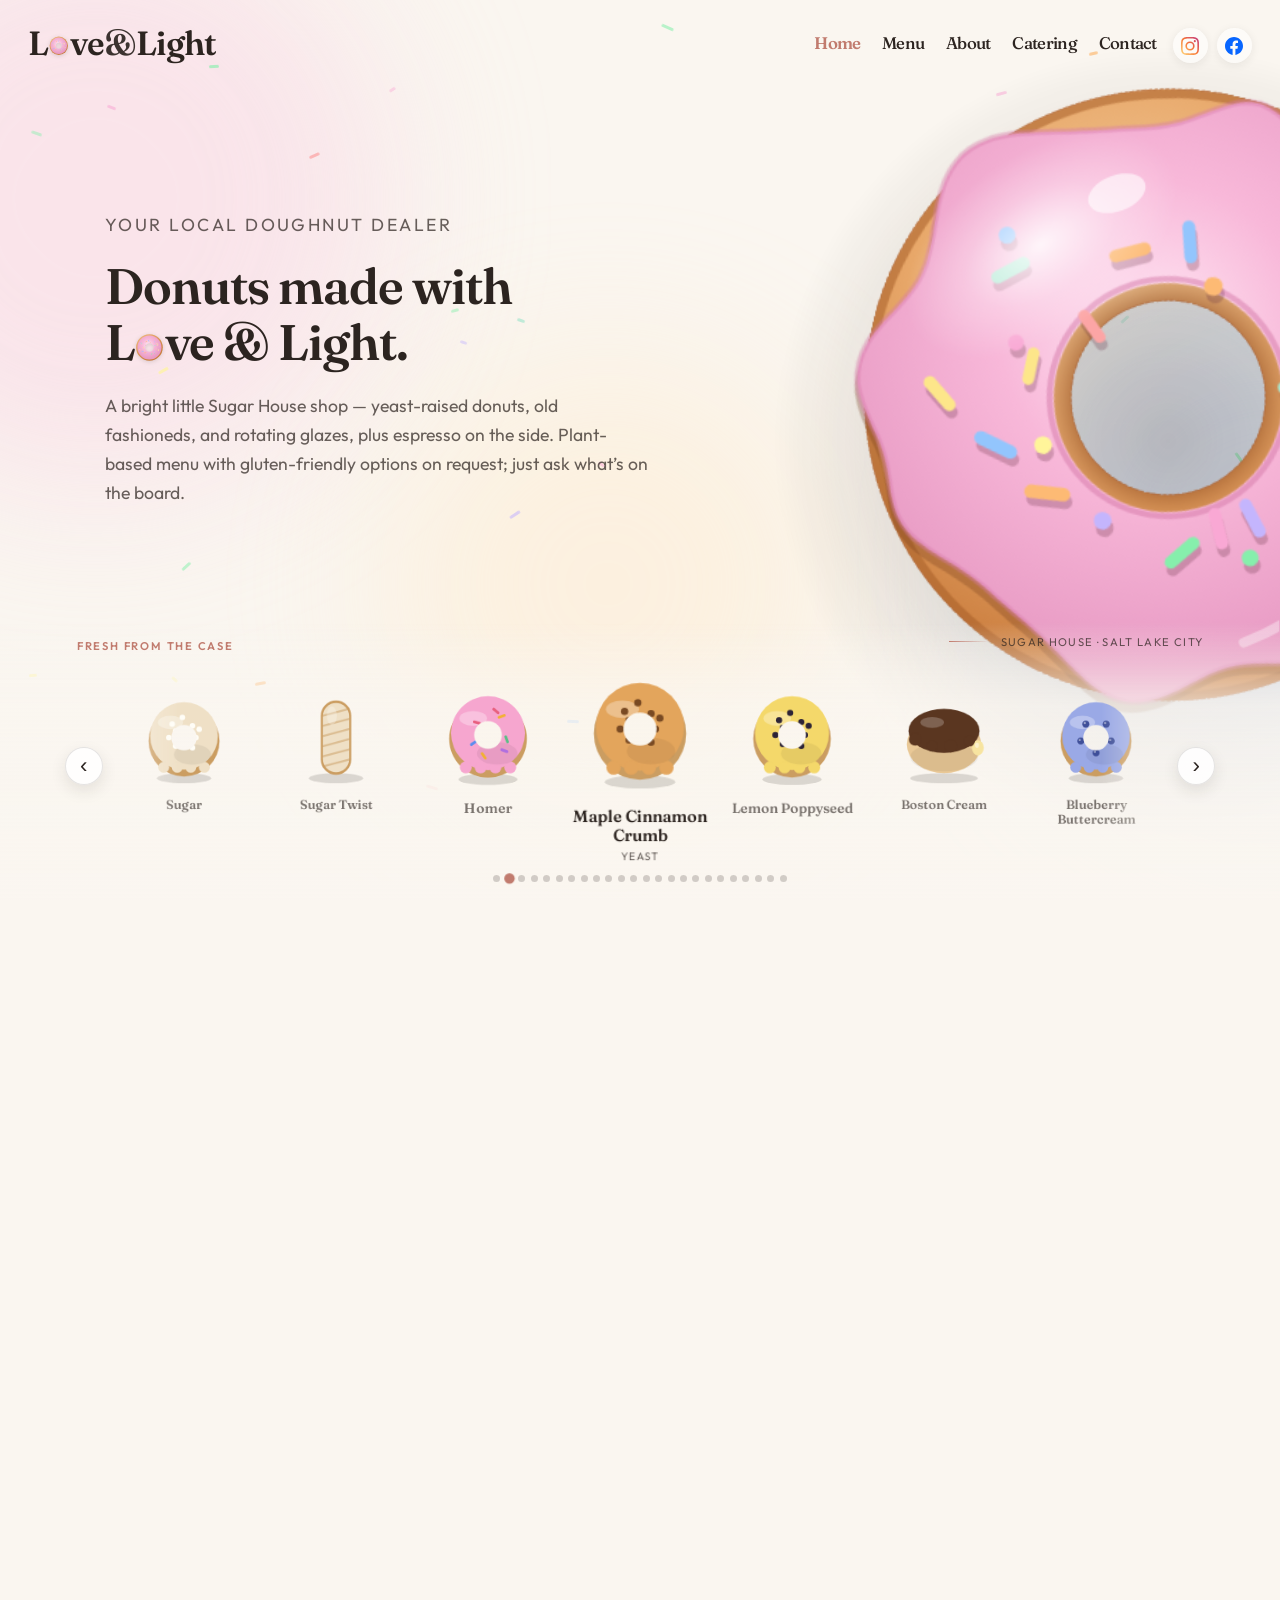
==== commit cd745f02: "Bump stylesheet version so the order chip styles refresh Co-Authored-By: Claude Fable 5.1 <noreply@a" ====
--- a/index.html
+++ b/index.html
@@ -27,7 +27,7 @@
   <link rel="preconnect" href="https://fonts.googleapis.com" />
   <link rel="preconnect" href="https://fonts.gstatic.com" crossorigin />
   <link href="https://fonts.googleapis.com/css2?family=Fraunces:ital,opsz,wght@0,9..144,400;0,9..144,600;1,9..144,400&family=Outfit:wght@300;400;500&display=swap" rel="stylesheet" />
-  <link rel="stylesheet" href="styles.css?v=12" />
+  <link rel="stylesheet" href="styles.css?v=13" />
 </head>
 <body class="page--home">
   <div class="ambient" aria-hidden="true">
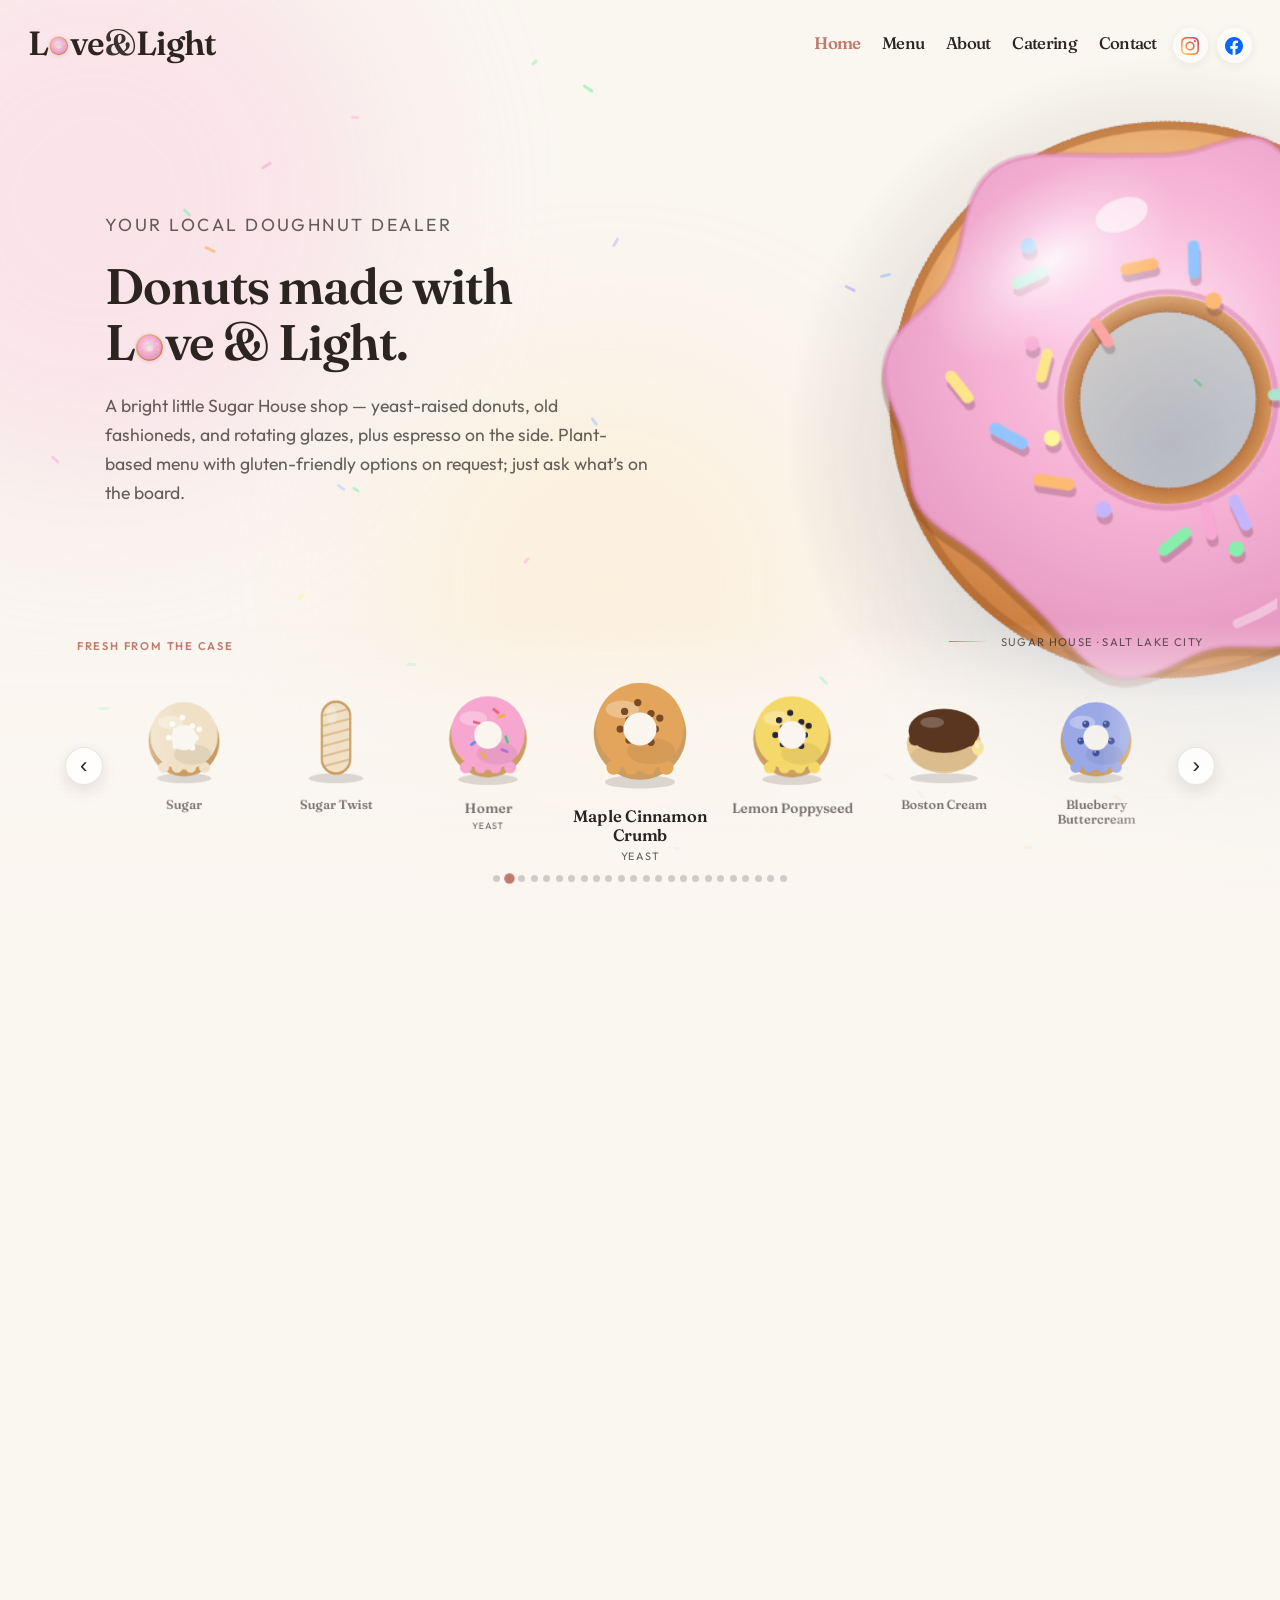
==== commit 26d9b6c0: "Turn the testimonials into a carousel of real Google reviews 62 five-star reviews pulled from the Go" ====
--- a/index.html
+++ b/index.html
@@ -27,7 +27,7 @@
   <link rel="preconnect" href="https://fonts.googleapis.com" />
   <link rel="preconnect" href="https://fonts.gstatic.com" crossorigin />
   <link href="https://fonts.googleapis.com/css2?family=Fraunces:ital,opsz,wght@0,9..144,400;0,9..144,600;1,9..144,400&family=Outfit:wght@300;400;500&display=swap" rel="stylesheet" />
-  <link rel="stylesheet" href="styles.css?v=13" />
+  <link rel="stylesheet" href="styles.css?v=14" />
 </head>
 <body class="page--home">
   <div class="ambient" aria-hidden="true">
@@ -439,28 +439,18 @@
     <section class="slide panel panel--reviews" id="reviews">
       <div class="panel__inner panel__inner--wide">
         <h2>What Salt Lake says</h2>
-        <p class="reviews-intro">Short paraphrases of what guests often say on Google — thank you for rolling through.</p>
-        <div class="reviews-grid">
-          <figure class="review-card">
-            <blockquote class="review-card__quote">
-              <p>“Hands down some of the best donuts I’ve had in Salt Lake. Soft, flavorful, and you can taste that the ingredients are chosen with care.”</p>
-            </blockquote>
-            <figcaption class="review-card__cite">Paraphrased · Google</figcaption>
-          </figure>
-          <figure class="review-card">
-            <blockquote class="review-card__quote">
-              <p>“The old fashioned stopped me in my tracks — huge, perfect crumb, incredible flavor. Hard to believe it’s all dairy-free; we left with extras for the road.”</p>
-            </blockquote>
-            <figcaption class="review-card__cite">Paraphrased · Google</figcaption>
-          </figure>
-          <figure class="review-card">
-            <blockquote class="review-card__quote">
-              <p>“Kind people, cozy Sugar House energy, donuts worth building a weekly habit around. New flavors often — the glazed vanilla situation is dangerous in the best way.”</p>
-            </blockquote>
-            <figcaption class="review-card__cite">Paraphrased · Google</figcaption>
-          </figure>
-        </div>
-        <a class="reviews-link" href="https://www.google.com/maps/search/Love+and+Light+Bakery+Salt+Lake+City+UT" target="_blank" rel="noopener noreferrer">Read more reviews on Google Maps →</a>
+        <p class="reviews-intro"><span class="reviews-score" aria-label="4.8 out of 5 stars">★★★★★</span> <strong>4.8</strong> across 82 Google reviews. In guests’ own words — thank you for rolling through.</p>
+        <div class="rc" id="reviews-carousel" role="region" aria-roledescription="carousel" aria-label="Google reviews" tabindex="0">
+          <div class="rc__track" aria-live="off">
+            <figure class="rc__card"><blockquote class="rc__quote"><p>Hands down one of the best vegan donuts I've had</p></blockquote><figcaption class="rc__cite"><strong>Emmalie Pratt</strong><span>Google</span></figcaption></figure>
+          </div>
+          <div class="rc__bar">
+            <button type="button" class="rc__btn rc__btn--prev" aria-label="Previous reviews">‹</button>
+            <span class="rc__counter" aria-live="polite" aria-atomic="true"></span>
+            <button type="button" class="rc__btn rc__btn--next" aria-label="Next reviews">›</button>
+          </div>
+        </div>
+        <a class="reviews-link" href="https://www.google.com/maps/place/Love+%26+Light+Bakery/@40.724066,-111.8603927,17z/data=!4m8!3m7!1s0x87528b6991714a73:0x2669ce0fddde7a25!8m2!3d40.724066!4d-111.8603927!9m1!1b1!16s%2Fg%2F11md36w9xj" target="_blank" rel="noopener noreferrer">Read all 82 reviews on Google Maps →</a>
       </div>
     </section>
 
@@ -512,5 +502,7 @@
   <script src="flavors.js?v=7"></script>
   <script src="hero-carousel.js?v=4"></script>
   <script src="machine.js?v=3"></script>
+  <script src="reviews-data.js?v=1"></script>
+  <script src="reviews.js?v=1"></script>
 </body>
 </html>
--- a/styles.css
+++ b/styles.css
@@ -2658,3 +2658,83 @@
   outline: 3px solid #1c1a1f;
   outline-offset: 3px;
 }
+
+/* ---- Google reviews carousel ---- */
+.reviews-score { color: #e4a11b; letter-spacing: 0.05em; font-size: 0.95em; }
+.rc { position: relative; margin: 0 0 1.25rem; border-radius: 1rem; }
+.rc:focus-visible { outline: 2px solid var(--accent); outline-offset: 6px; }
+.rc__track {
+  display: grid;
+  grid-auto-flow: column;
+  grid-auto-columns: 100%;
+  column-gap: 1.25rem;
+  overflow-x: auto;
+  overflow-y: hidden;
+  scroll-snap-type: x mandatory;
+  scroll-padding: 0;
+  scrollbar-width: none;
+  padding: 0.5rem 0.25rem 1.25rem;
+  margin: 0 -0.25rem;
+  -webkit-overflow-scrolling: touch;
+}
+.rc__track::-webkit-scrollbar { display: none; }
+@media (min-width: 768px) {
+  .rc__track { grid-auto-columns: calc((100% - 2 * 1.5rem) / 3); column-gap: 1.5rem; }
+}
+.rc__card {
+  scroll-snap-align: start;
+  margin: 0;
+  display: flex;
+  flex-direction: column;
+  padding: 1.35rem 1.25rem 1.2rem;
+  background: rgba(255, 255, 255, 0.78);
+  border: 1px solid rgba(44, 36, 32, 0.08);
+  border-radius: 1rem;
+  box-shadow: 0 12px 32px rgba(44, 36, 32, 0.06);
+  min-height: 15rem;
+}
+.rc__stars { display: inline-flex; gap: 0.1em; margin-bottom: 0.7rem; font-size: 0.95rem; color: rgba(44, 36, 32, 0.18); }
+.rc__star.is-on { color: #e4a11b; }
+.rc__quote { margin: 0; flex: 1 1 auto; overflow: hidden; display: -webkit-box; -webkit-box-orient: vertical; -webkit-line-clamp: 7; line-clamp: 7; }
+.rc__card.is-open .rc__quote { display: block; -webkit-line-clamp: unset; line-clamp: unset; overflow: visible; }
+.rc__quote p { font-size: 0.98rem !important; line-height: 1.55 !important; margin: 0 !important; font-style: italic; color: var(--ink); }
+.rc__more {
+  align-self: flex-start;
+  margin: 0.45rem 0 0;
+  padding: 0;
+  border: 0;
+  background: none;
+  font: inherit;
+  font-size: 0.85rem;
+  color: var(--accent);
+  text-decoration: underline;
+  text-underline-offset: 3px;
+  cursor: pointer;
+}
+.rc__more:focus-visible { outline: 2px solid var(--accent); outline-offset: 3px; border-radius: 3px; }
+.rc__cite { margin-top: 0.9rem; display: flex; flex-direction: column; gap: 0.1rem; font-size: 0.8rem; letter-spacing: 0.04em; color: var(--ink-soft); }
+.rc__cite strong { font-weight: 600; letter-spacing: 0; color: var(--ink); font-size: 0.9rem; }
+.rc__bar { display: flex; align-items: center; justify-content: center; gap: 0.9rem; }
+.rc__btn {
+  width: 2.5rem;
+  height: 2.5rem;
+  border-radius: 999px;
+  border: 1px solid rgba(44, 36, 32, 0.14);
+  background: rgba(255, 255, 255, 0.85);
+  color: var(--ink);
+  font-size: 1.5rem;
+  line-height: 1;
+  cursor: pointer;
+  display: inline-flex;
+  align-items: center;
+  justify-content: center;
+  transition: transform 0.2s ease, background 0.2s ease;
+}
+.rc__btn:hover:not(:disabled) { background: #fff; transform: translateY(-1px); }
+.rc__btn:focus-visible { outline: 2px solid var(--accent); outline-offset: 3px; }
+.rc__btn:disabled { opacity: 0.35; cursor: default; }
+.rc__counter { min-width: 5.5rem; text-align: center; font-size: 0.82rem; letter-spacing: 0.06em; text-transform: uppercase; color: var(--ink-soft); font-variant-numeric: tabular-nums; }
+@media (prefers-reduced-motion: reduce) {
+  .rc__track { scroll-behavior: auto; }
+  .rc__btn { transition: none; }
+}
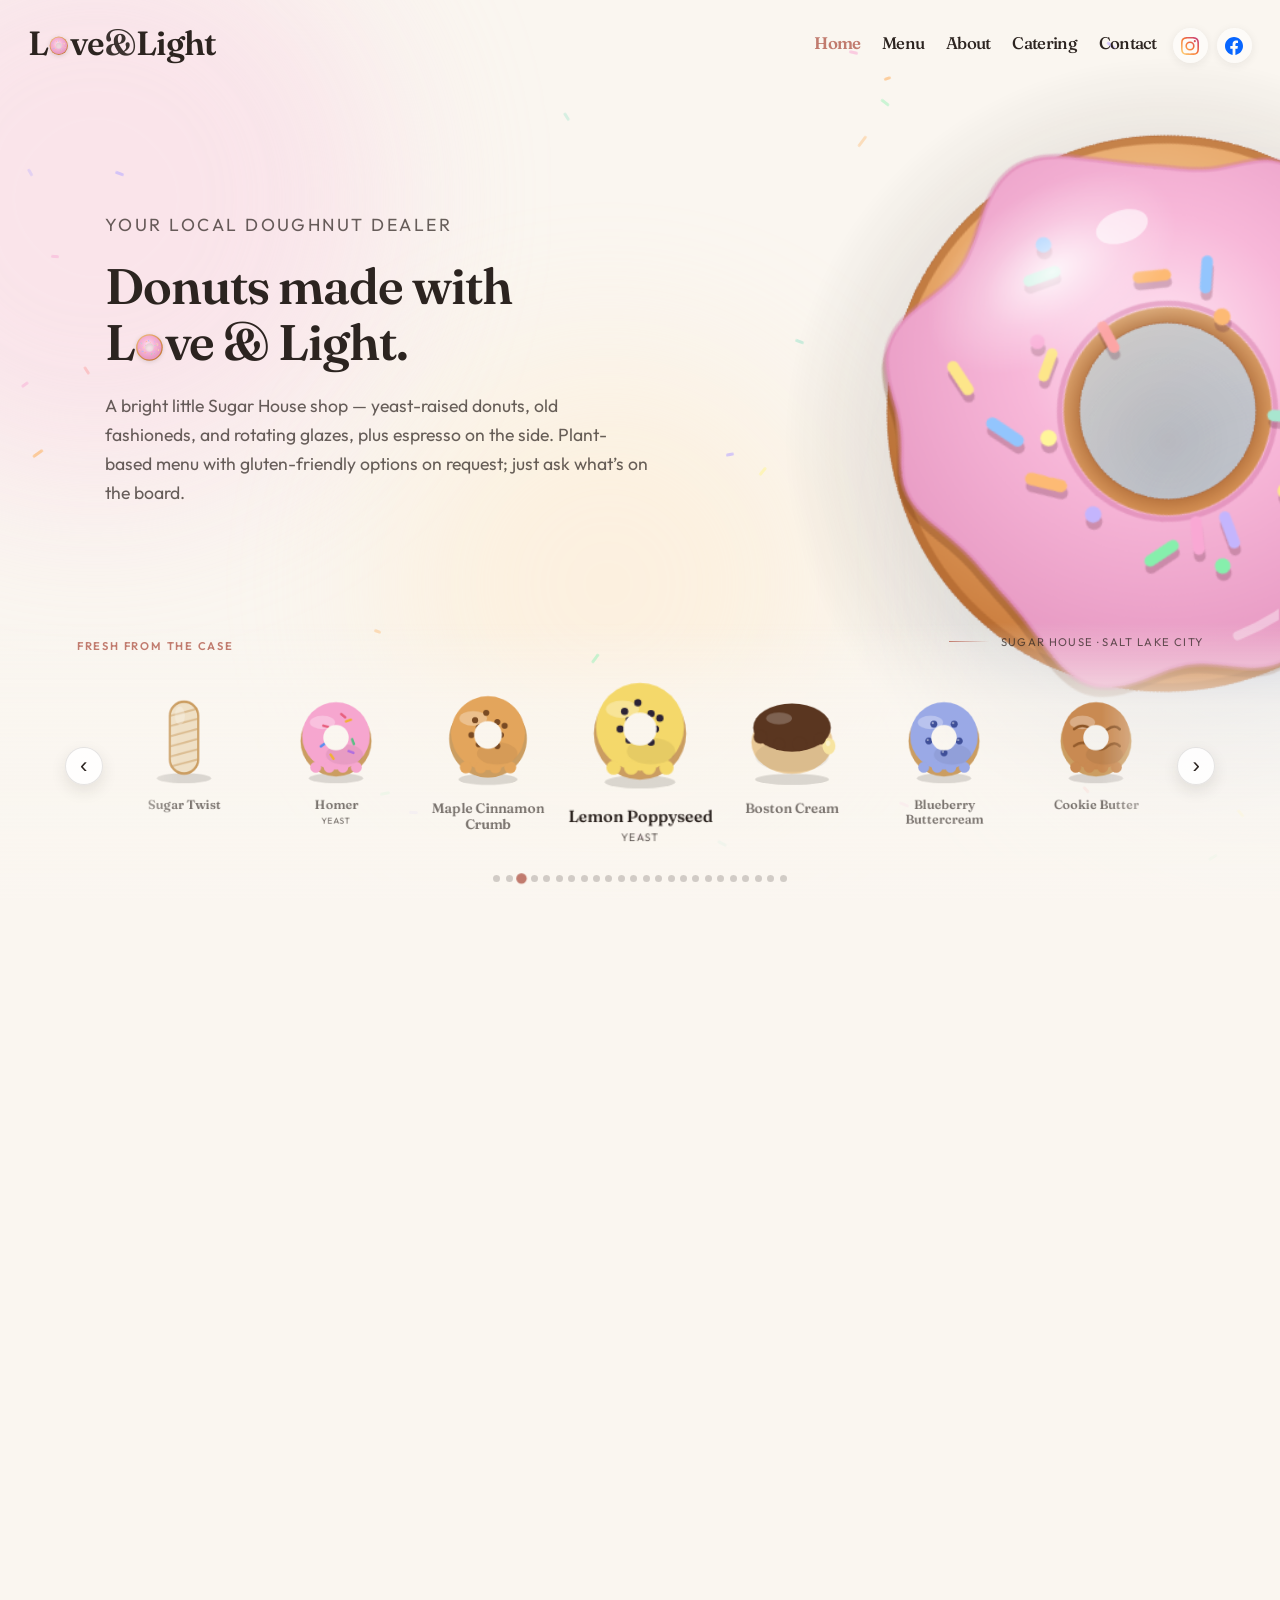
==== commit fb4ce593: "Bump machine.js version for the new donut hole price Co-Authored-By: Claude Fable 5.1 <noreply@anthr" ====
--- a/index.html
+++ b/index.html
@@ -501,7 +501,7 @@
   <script src="donut-3d.js?v=3"></script>
   <script src="flavors.js?v=7"></script>
   <script src="hero-carousel.js?v=4"></script>
-  <script src="machine.js?v=3"></script>
+  <script src="machine.js?v=4"></script>
   <script src="reviews-data.js?v=1"></script>
   <script src="reviews.js?v=1"></script>
 </body>
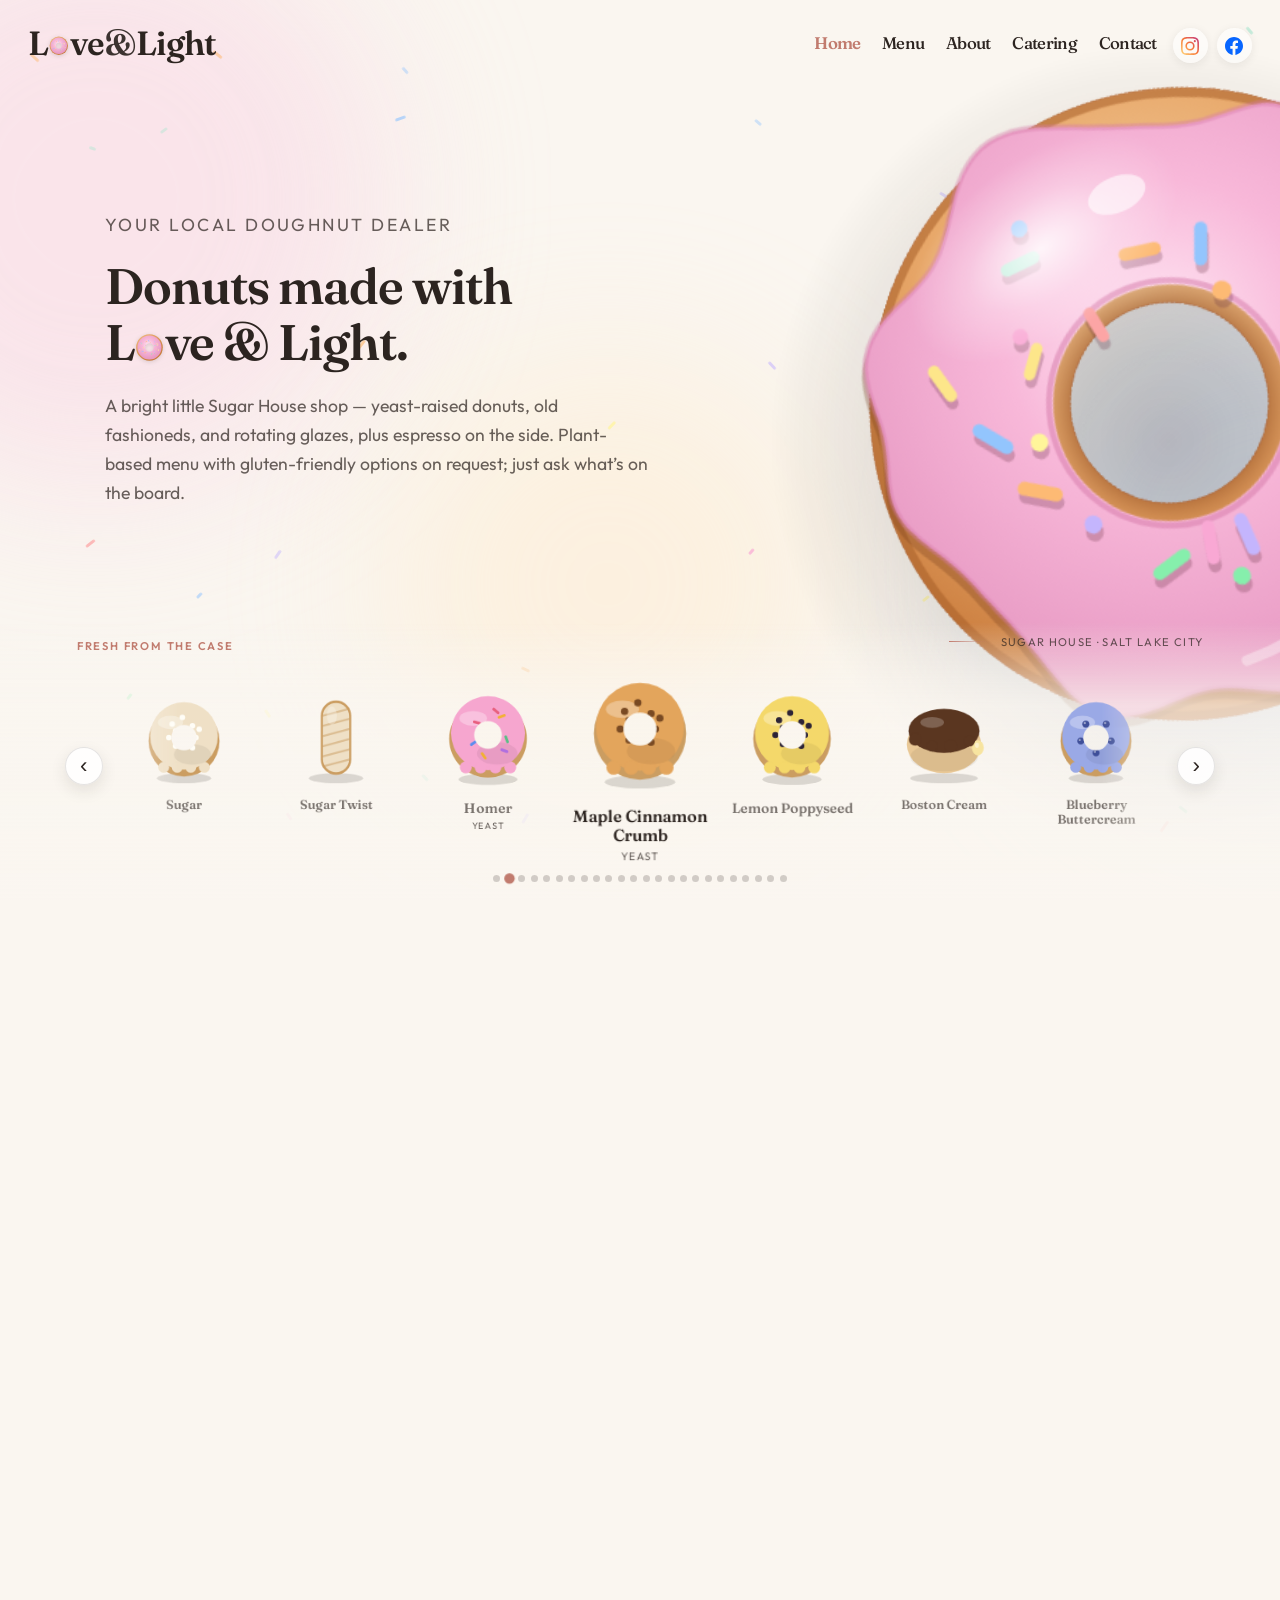
==== commit 8ee7cfbc: "Keyboard and screen reader pass: skip links, carousel tabs, flavor radios Skip-to-content links on e" ====
--- a/index.html
+++ b/index.html
@@ -27,9 +27,10 @@
   <link rel="preconnect" href="https://fonts.googleapis.com" />
   <link rel="preconnect" href="https://fonts.gstatic.com" crossorigin />
   <link href="https://fonts.googleapis.com/css2?family=Fraunces:ital,opsz,wght@0,9..144,400;0,9..144,600;1,9..144,400&family=Outfit:wght@300;400;500&display=swap" rel="stylesheet" />
-  <link rel="stylesheet" href="styles.css?v=14" />
+  <link rel="stylesheet" href="styles.css?v=16" />
 </head>
 <body class="page--home">
+  <a class="skip-link" href="#stage-stack">Skip to content</a>
   <div class="ambient" aria-hidden="true">
     <div class="ambient__orb ambient__orb--1"></div>
     <div class="ambient__orb ambient__orb--2"></div>
@@ -311,7 +312,7 @@
       </div>
     </div>
     </div>
-    <main class="stage-stack" id="stage-stack">
+    <main class="stage-stack" id="stage-stack" tabindex="-1">
     <section class="slide panel panel--hero" id="hero">
       <div class="panel__inner">
         <p class="eyebrow">Your local doughnut dealer</p>
@@ -383,10 +384,10 @@
         <p class="hero-carousel__eyebrow">Fresh from the case</p>
         <div class="hero-carousel__viewport">
           <button class="hero-carousel__nav hero-carousel__nav--prev" type="button" aria-label="Previous flavor">‹</button>
-          <div class="hero-carousel__track" id="hero-carousel-track"></div>
+          <div class="hero-carousel__track" id="hero-carousel-track" aria-hidden="true"></div>
           <button class="hero-carousel__nav hero-carousel__nav--next" type="button" aria-label="Next flavor">›</button>
         </div>
-        <p class="hero-carousel__caption" id="hero-carousel-caption" aria-live="polite"></p>
+        <p class="hero-carousel__caption" id="hero-carousel-caption" role="tabpanel" aria-live="polite" aria-atomic="true"></p>
         <div class="hero-carousel__dots" id="hero-carousel-dots" role="tablist" aria-label="Choose a flavor"></div>
         <div class="scroll-hint">
           <span class="scroll-hint__line"></span>
@@ -413,7 +414,7 @@
               <a class="cta cta--button" href="menu.html">Full menu &amp; espresso bar</a>
             </div>
           </article>
-          <div class="machine__grid" id="machine-grid" aria-label="Flavors"></div>
+          <div class="machine__grid" id="machine-grid" role="radiogroup" aria-label="Choose a flavor to read about"></div>
         </div>
         <noscript>
           <p class="hof-noscript">Our flavor lineup: Homer, Maple Cinnamon Crumb, Lemon Poppyseed, Boston Cream, Blueberry Buttercream, Cookie Butter, Vanilla Twist, Strawberry Cinnamon Crumb, S’mores, Raspberry Jelly Bismarck, Apple Fritter, Classic Donut Holes, Strawberry Glazed, Maple, Old-Fashioned Donut Holes, Chocolate Old-Fashioned, Chocolate Coconut, Old-Fashioned Churro, Classic Twist, Vanilla Glazed, Classic Glazed, Old-Fashioned, Sugar, and Sugar Twist. See the <a href="menu.html">full menu</a>.</p>
@@ -497,11 +498,11 @@
 
   <script src="nav.js"></script>
   <script src="decor.js?v=1"></script>
-  <script src="script.js?v=6"></script>
+  <script src="script.js?v=7"></script>
   <script src="donut-3d.js?v=3"></script>
   <script src="flavors.js?v=7"></script>
-  <script src="hero-carousel.js?v=4"></script>
-  <script src="machine.js?v=4"></script>
+  <script src="hero-carousel.js?v=5"></script>
+  <script src="machine.js?v=6"></script>
   <script src="reviews-data.js?v=1"></script>
   <script src="reviews.js?v=1"></script>
 </body>
--- a/styles.css
+++ b/styles.css
@@ -5,7 +5,7 @@
   --ink: #2c2420;
   --ink-soft: rgba(44, 36, 32, 0.72);
   --accent: #c17b6e;
-  --donut-size: min(54vw, 400px);
+  --donut-size: min(70vw, 480px);
   --ease-out: cubic-bezier(0.22, 1, 0.36, 1);
   --slide-count: 4;
 }
@@ -475,6 +475,55 @@
 
 .panel--hero h1 {
   line-height: 1.2;
+}
+
+/* Skip link: hidden until focused. */
+.skip-link {
+  position: fixed;
+  top: 0.75rem;
+  left: 0.75rem;
+  z-index: 100;
+  padding: 0.6rem 1rem;
+  border-radius: 999px;
+  background: var(--ink);
+  color: var(--cream);
+  font-weight: 500;
+  text-decoration: none;
+  transform: translateY(-200%);
+  opacity: 0;
+  transition: transform 0.2s var(--ease-out), opacity 0.2s ease;
+}
+
+.skip-link:focus {
+  transform: none;
+  opacity: 1;
+  outline: 2px solid var(--cream);
+  outline-offset: -5px;
+}
+
+main:focus {
+  outline: none;
+}
+
+/* Shared focus ring for links and controls that don't define their own. */
+.cta:focus-visible,
+.reviews-link:focus-visible,
+.panel a:focus-visible,
+.page-main a:focus-visible,
+.hero-carousel__nav:focus-visible,
+.flavor-pick:focus-visible {
+  outline: 2px solid var(--accent);
+  outline-offset: 3px;
+  border-radius: 4px;
+}
+
+.hero-carousel__nav:focus-visible {
+  border-radius: 999px;
+}
+
+.hero-carousel__dot:focus-visible {
+  outline: 2px solid var(--accent);
+  outline-offset: 4px;
 }
 
 .visually-hidden {
@@ -2270,7 +2319,7 @@
   box-shadow: 0 10px 24px rgba(44, 36, 32, 0.1);
 }
 
-.machine__btn[aria-pressed="true"] {
+.machine__btn[aria-checked="true"] {
   background: #fff;
   transform: translateY(-3px);
   box-shadow:
@@ -2356,7 +2405,7 @@
   }
 
   /* While the card is stuck the top bar slides away to give the wall the room. */
-  body.is-machine-stuck .top-bar:not(.top-bar--open) {
+  body.is-machine-stuck .top-bar:not(.top-bar--open):not(:focus-within) {
     transform: translateY(-120%);
     opacity: 0;
   }
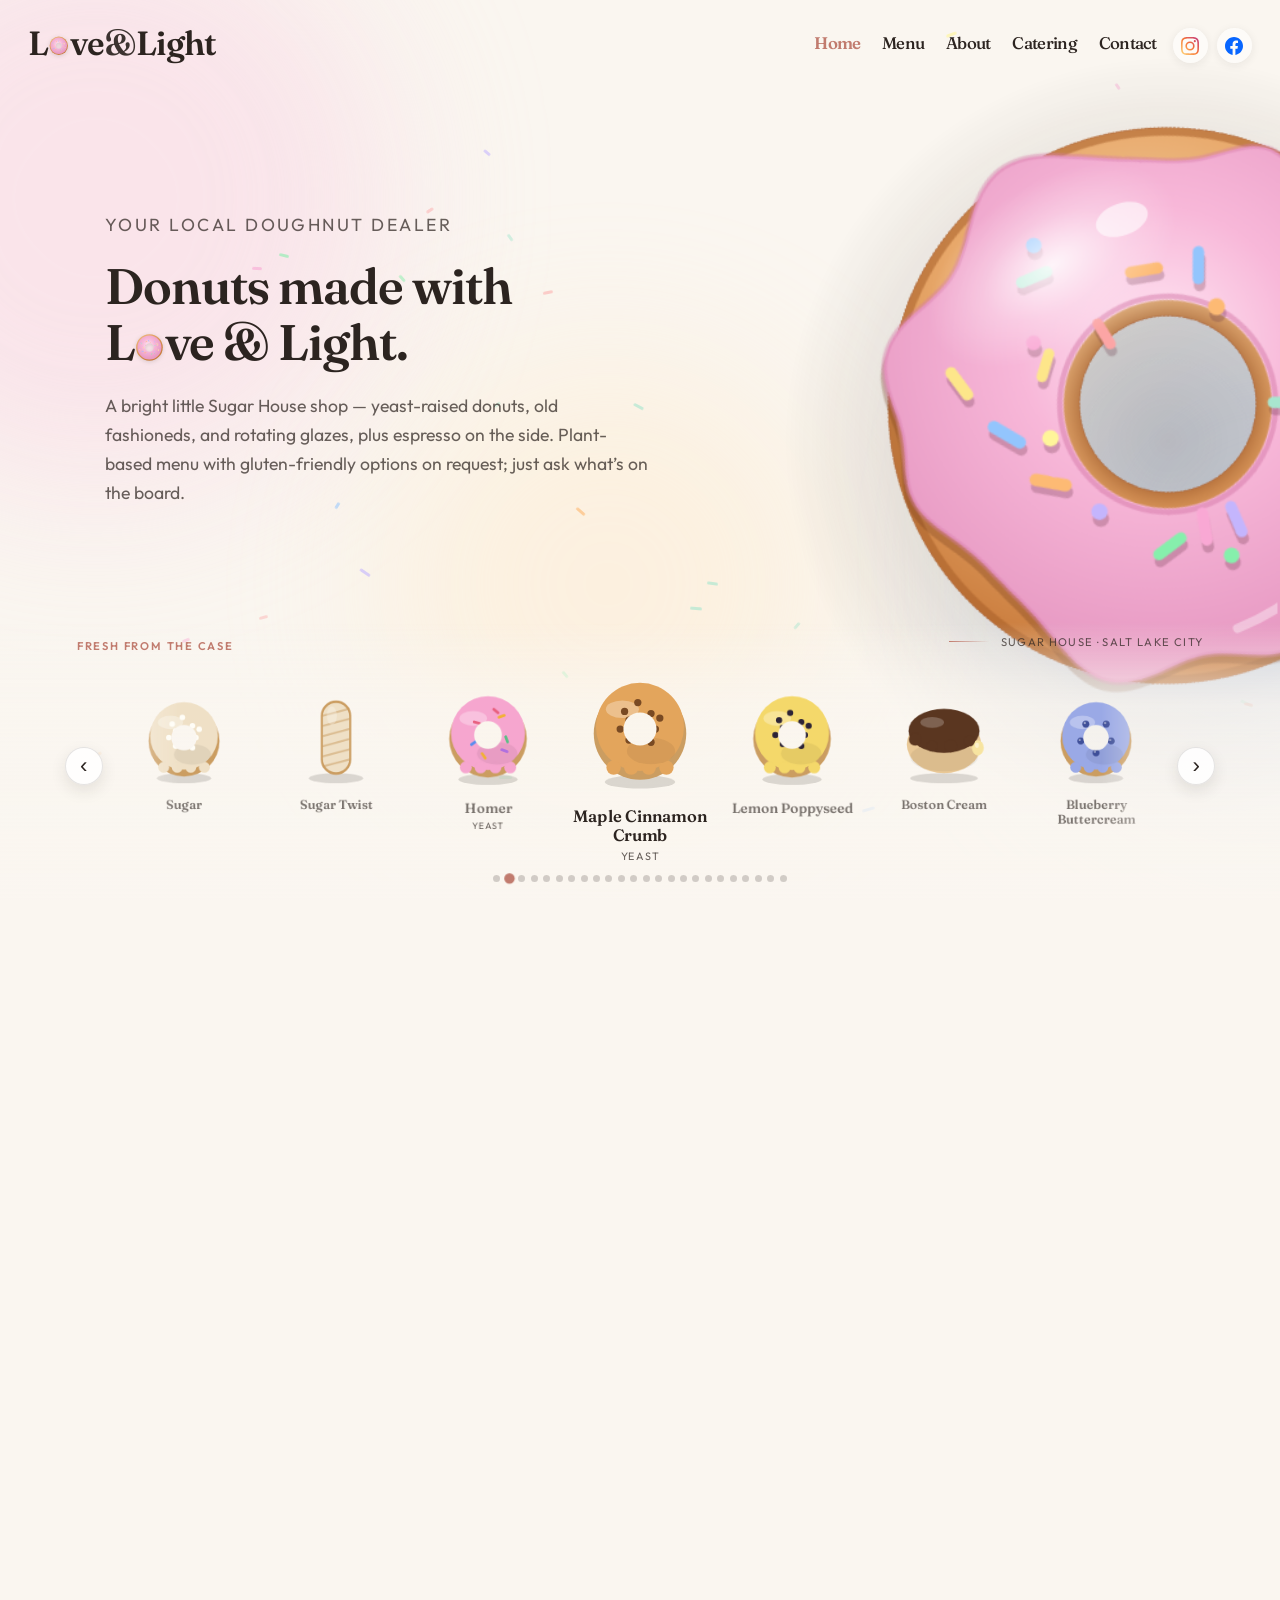
==== commit 1d1ae4b1: "Snap the desktop story to the nearest chapter when scrolling stops Stopping partway through a travel" ====
--- a/index.html
+++ b/index.html
@@ -498,7 +498,7 @@
 
   <script src="nav.js"></script>
   <script src="decor.js?v=1"></script>
-  <script src="script.js?v=7"></script>
+  <script src="script.js?v=8"></script>
   <script src="donut-3d.js?v=3"></script>
   <script src="flavors.js?v=7"></script>
   <script src="hero-carousel.js?v=5"></script>
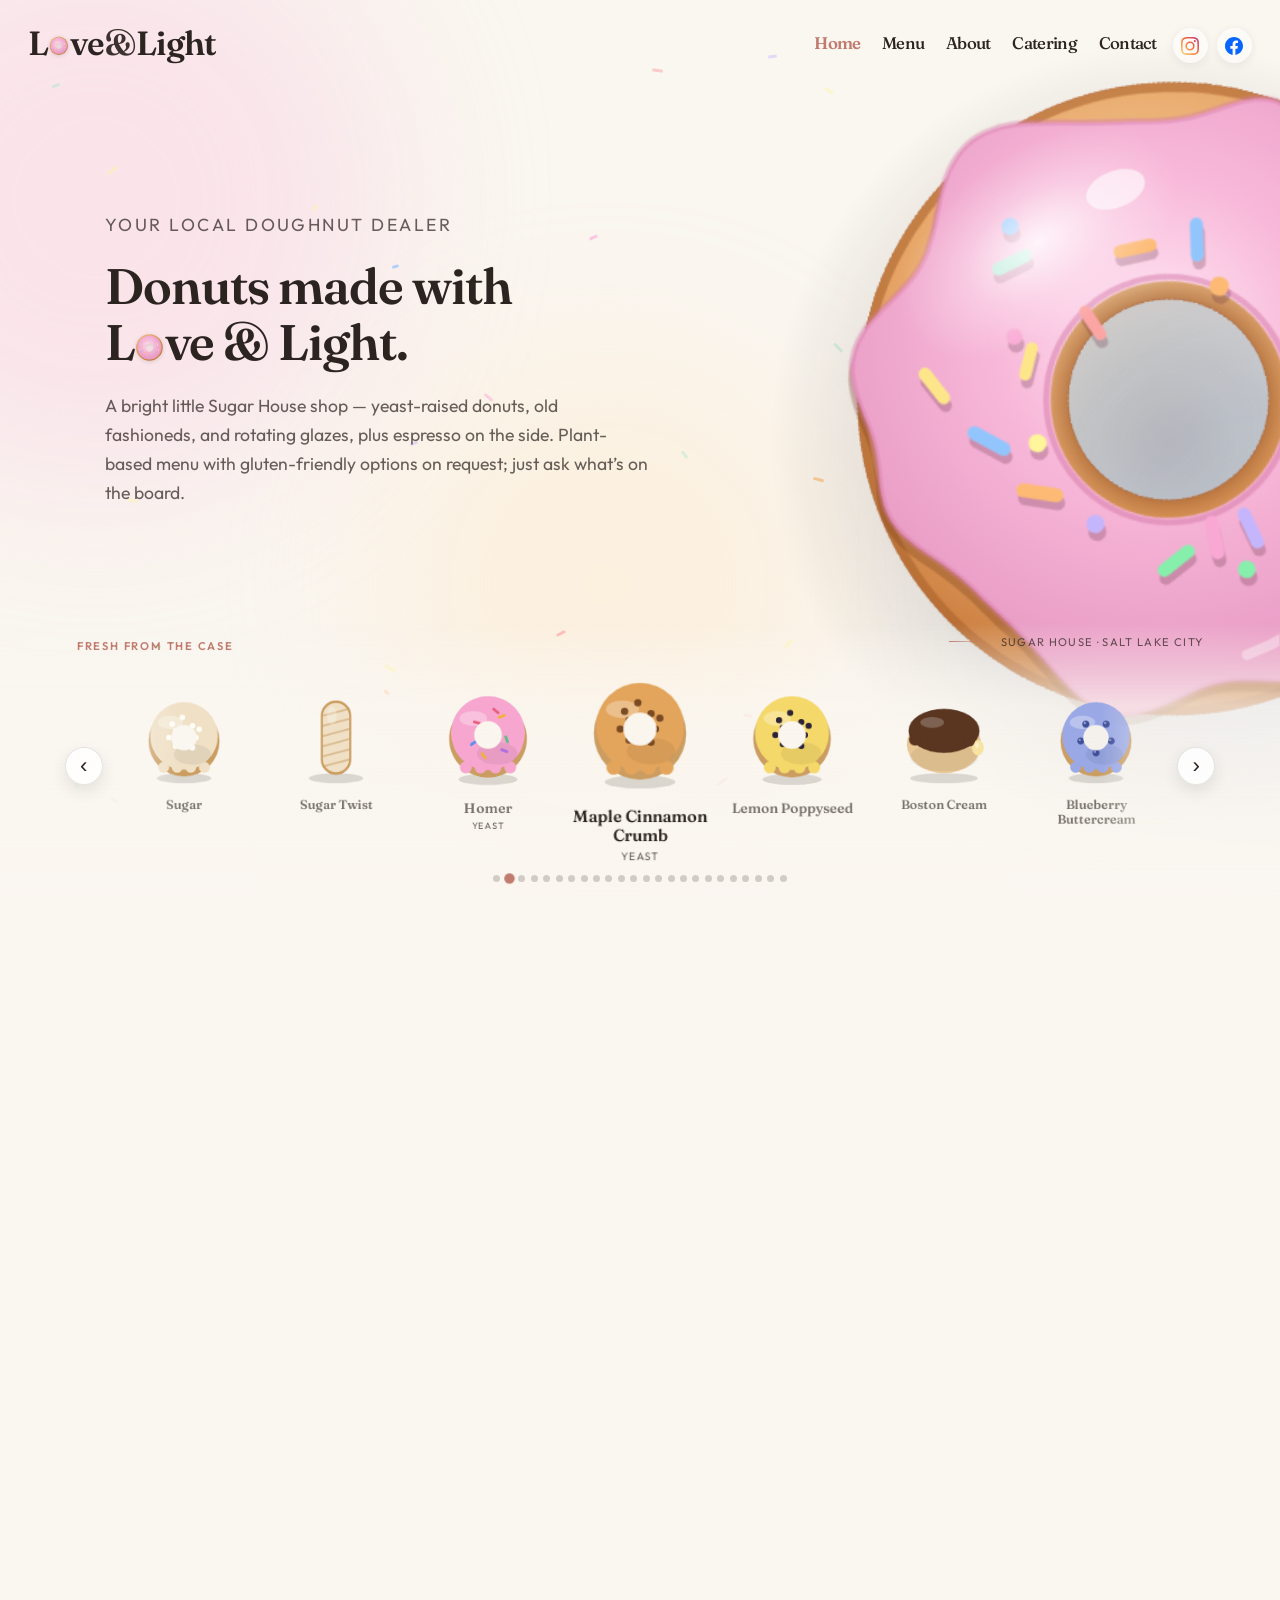
==== commit aceff840: "Dock the hero donut into the flavor card, keyboard pass, sell-out note - Desktop: the giant hero don" ====
--- a/index.html
+++ b/index.html
@@ -27,7 +27,7 @@
   <link rel="preconnect" href="https://fonts.googleapis.com" />
   <link rel="preconnect" href="https://fonts.gstatic.com" crossorigin />
   <link href="https://fonts.googleapis.com/css2?family=Fraunces:ital,opsz,wght@0,9..144,400;0,9..144,600;1,9..144,400&family=Outfit:wght@300;400;500&display=swap" rel="stylesheet" />
-  <link rel="stylesheet" href="styles.css?v=16" />
+  <link rel="stylesheet" href="styles.css?v=17" />
 </head>
 <body class="page--home">
   <a class="skip-link" href="#stage-stack">Skip to content</a>
@@ -459,7 +459,7 @@
       <div class="panel__inner">
         <h2>Visit Sugar House</h2>
         <p><strong>2142 S Highland Dr</strong><br />Salt Lake City, UT 84106</p>
-        <p class="hours"><span class="hours__label">Hours</span> Thursday–Sunday · 9am–2:30pm<br /><span class="hours__note">Closed Monday, Tuesday &amp; Wednesday</span></p>
+        <p class="hours"><span class="hours__label">Hours</span> Thursday–Sunday · 9am–2:30pm<br /><span class="hours__note">We close early when the case sells out, which happens often. Come early for the full lineup.</span><br /><span class="hours__note">Closed Monday, Tuesday &amp; Wednesday</span></p>
         <p>Order ahead online for pickup, or swing by Thursday–Sunday. Questions? Call the shop.</p>
         <div class="cta-row">
           <a class="cta cta--ghost" href="menu.html">Menu</a>
@@ -498,11 +498,11 @@
 
   <script src="nav.js"></script>
   <script src="decor.js?v=1"></script>
-  <script src="script.js?v=8"></script>
+  <script src="script.js?v=10"></script>
   <script src="donut-3d.js?v=3"></script>
   <script src="flavors.js?v=7"></script>
   <script src="hero-carousel.js?v=5"></script>
-  <script src="machine.js?v=6"></script>
+  <script src="machine.js?v=7"></script>
   <script src="reviews-data.js?v=1"></script>
   <script src="reviews.js?v=1"></script>
 </body>
--- a/styles.css
+++ b/styles.css
@@ -351,7 +351,15 @@
   margin-left: calc(var(--donut-size) / -2);
   perspective: 1100px;
   will-change: left;
-}
+  transition: opacity 0.4s ease;
+}
+
+/* Desktop: the rolling donut comes in front of the chapters while it lands on,
+   sits in, and rides out with the flavor card. */
+body.is-donut-front .donut-stage { z-index: 4; }
+
+/* The card shows a flavor other than the Homer: its own art takes the stage. */
+.donut.is-handed-off { opacity: 0; }
 
 /* Soft contact shadow sits under the whole object and grows as the donut swells toward you. */
 .donut__shadow {
@@ -2224,6 +2232,13 @@
 .machine__pick-stage .llb-donut {
   width: 176px;
   height: 176px;
+  transition: opacity 0.3s ease;
+}
+
+/* Desktop with the Homer picked: the rolling donut is sitting here, so the flat art steps aside. */
+body.is-donut-docked .machine__pick-stage .llb-donut {
+  opacity: 0;
+  animation: none;
 }
 
 .machine__pick-stage.is-swapping .llb-donut {
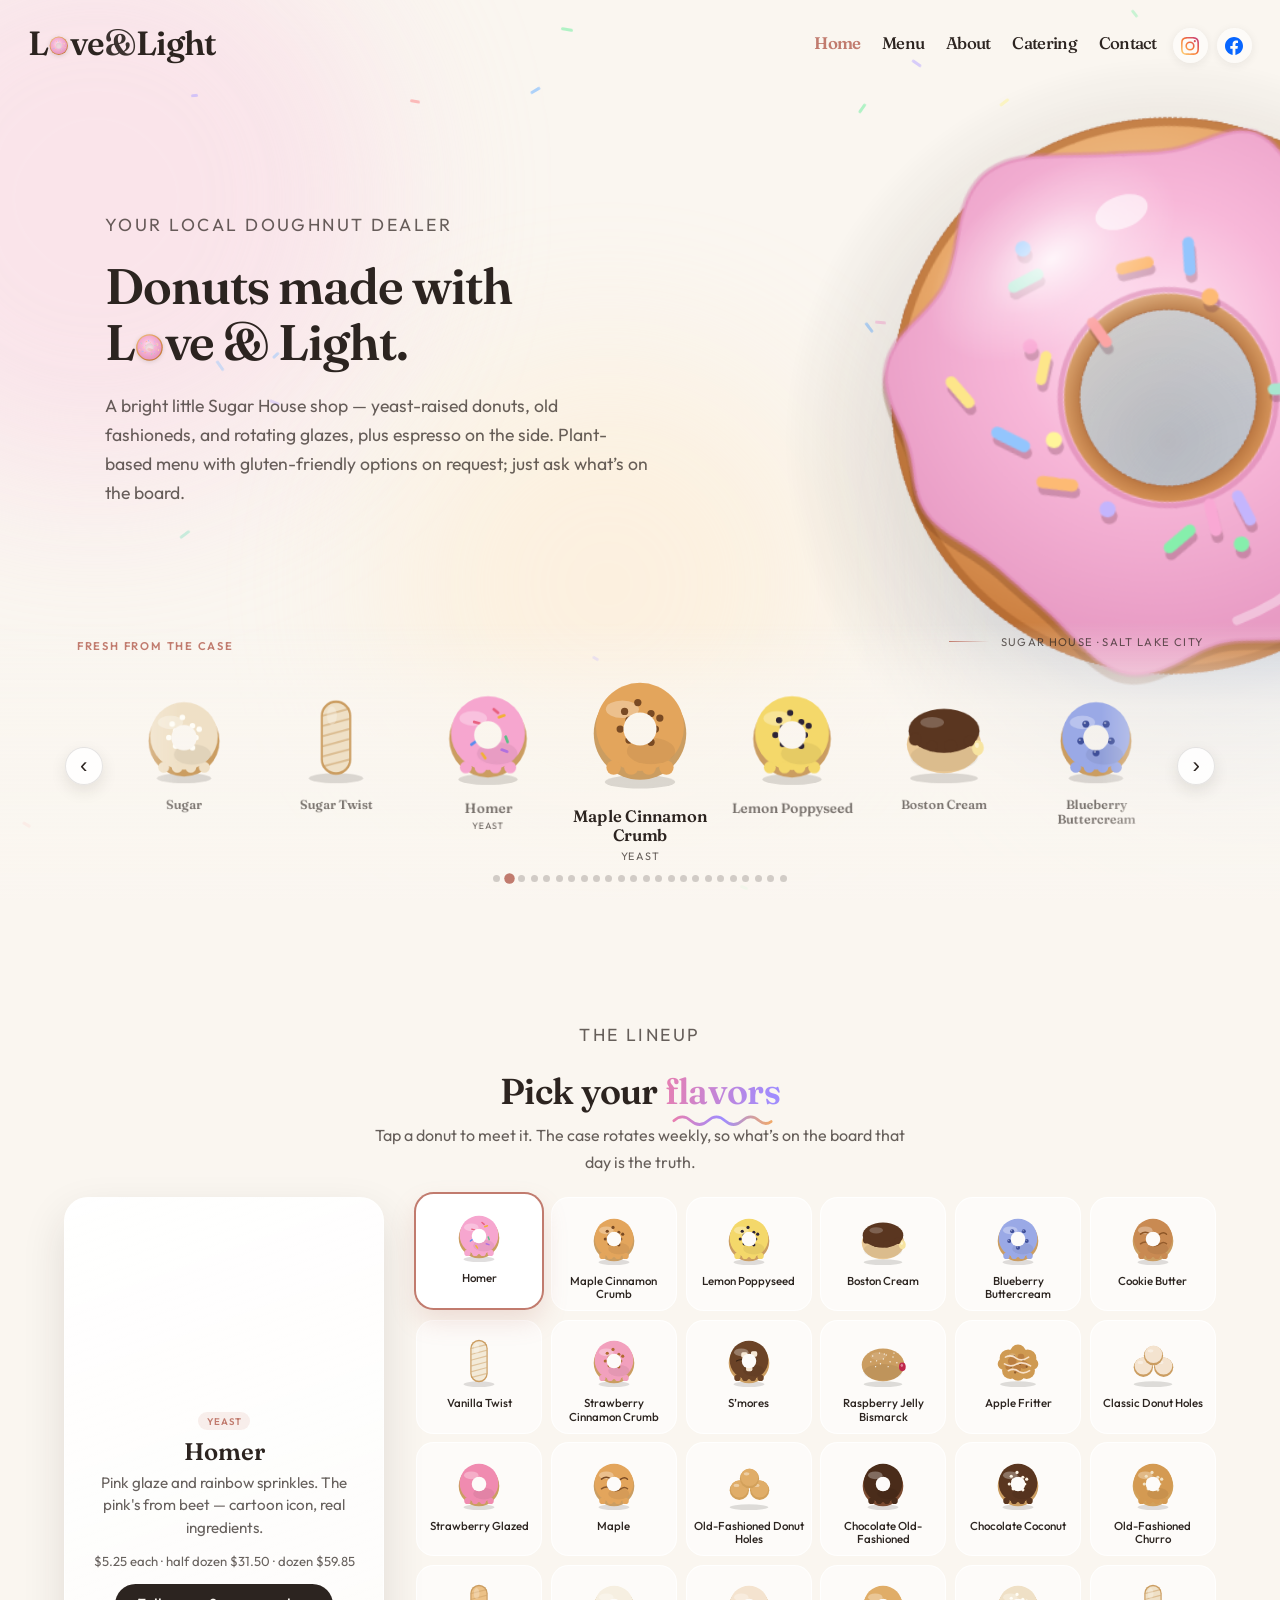
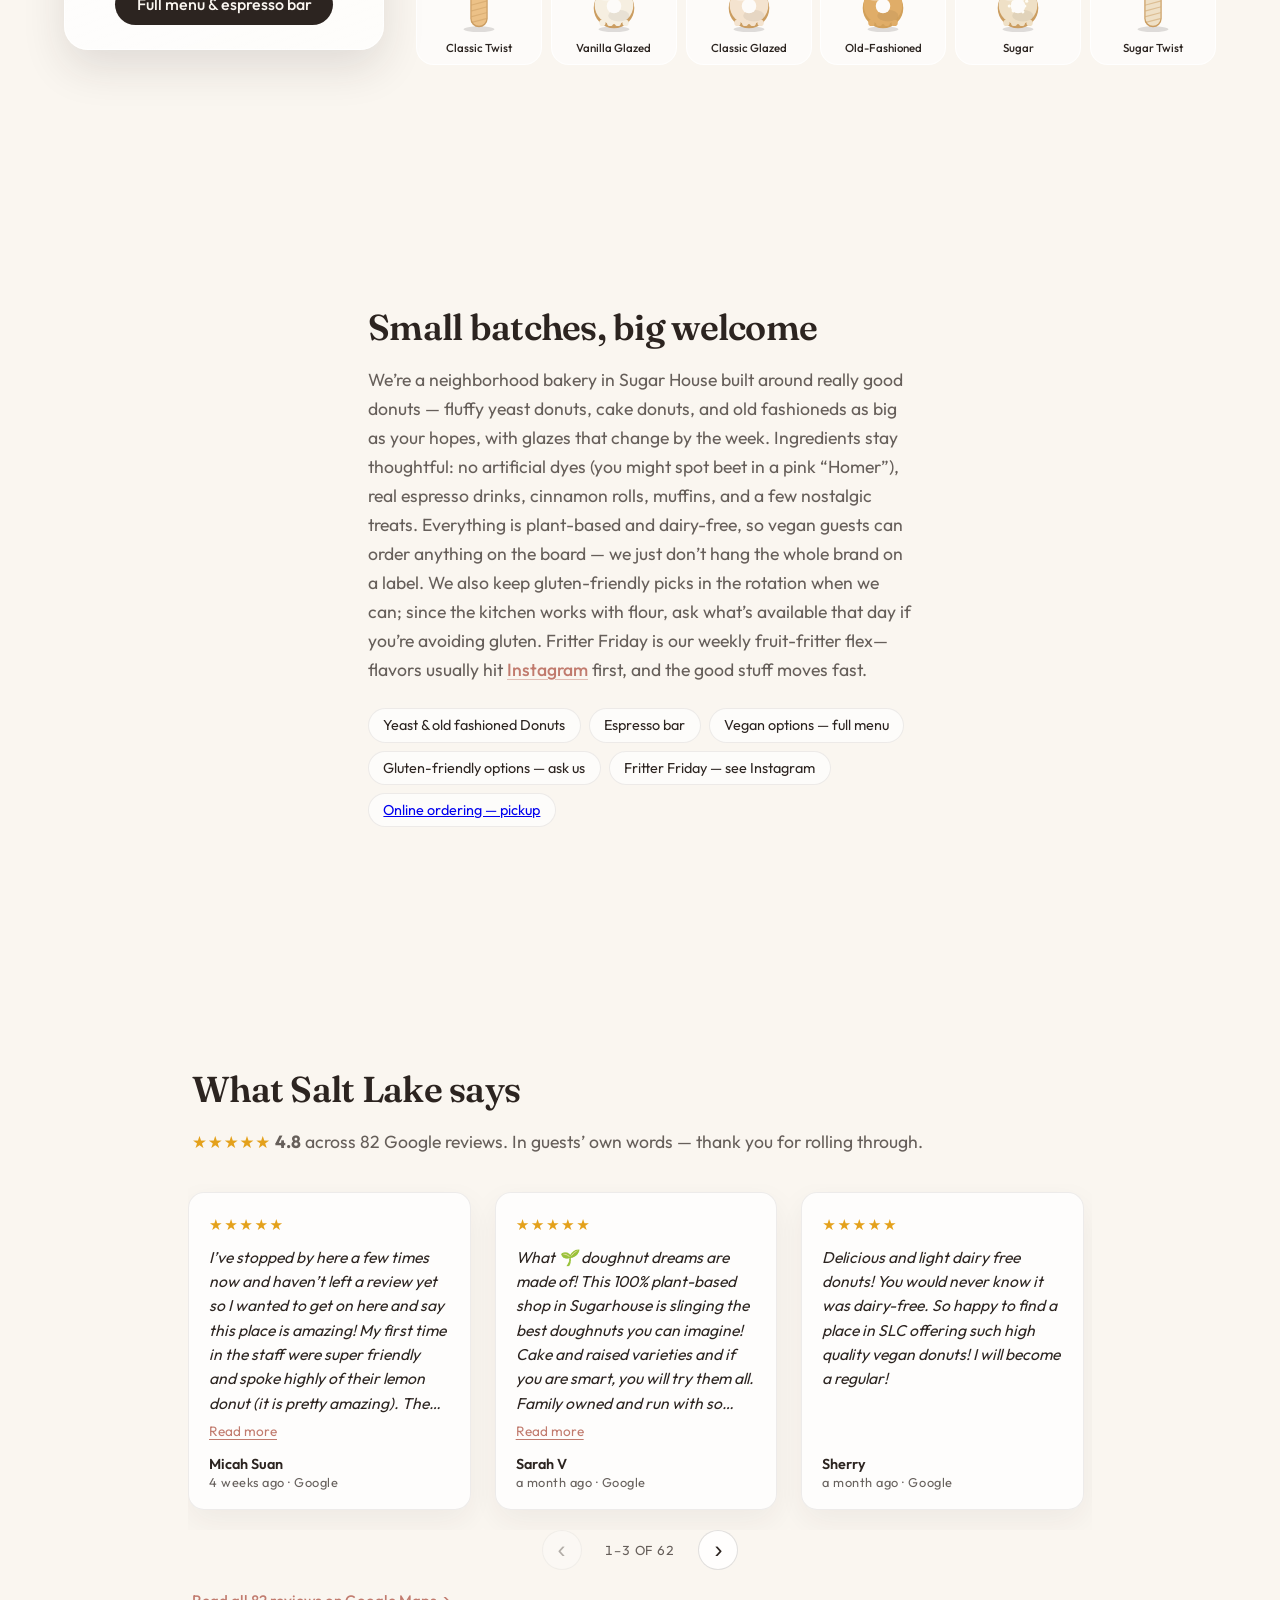
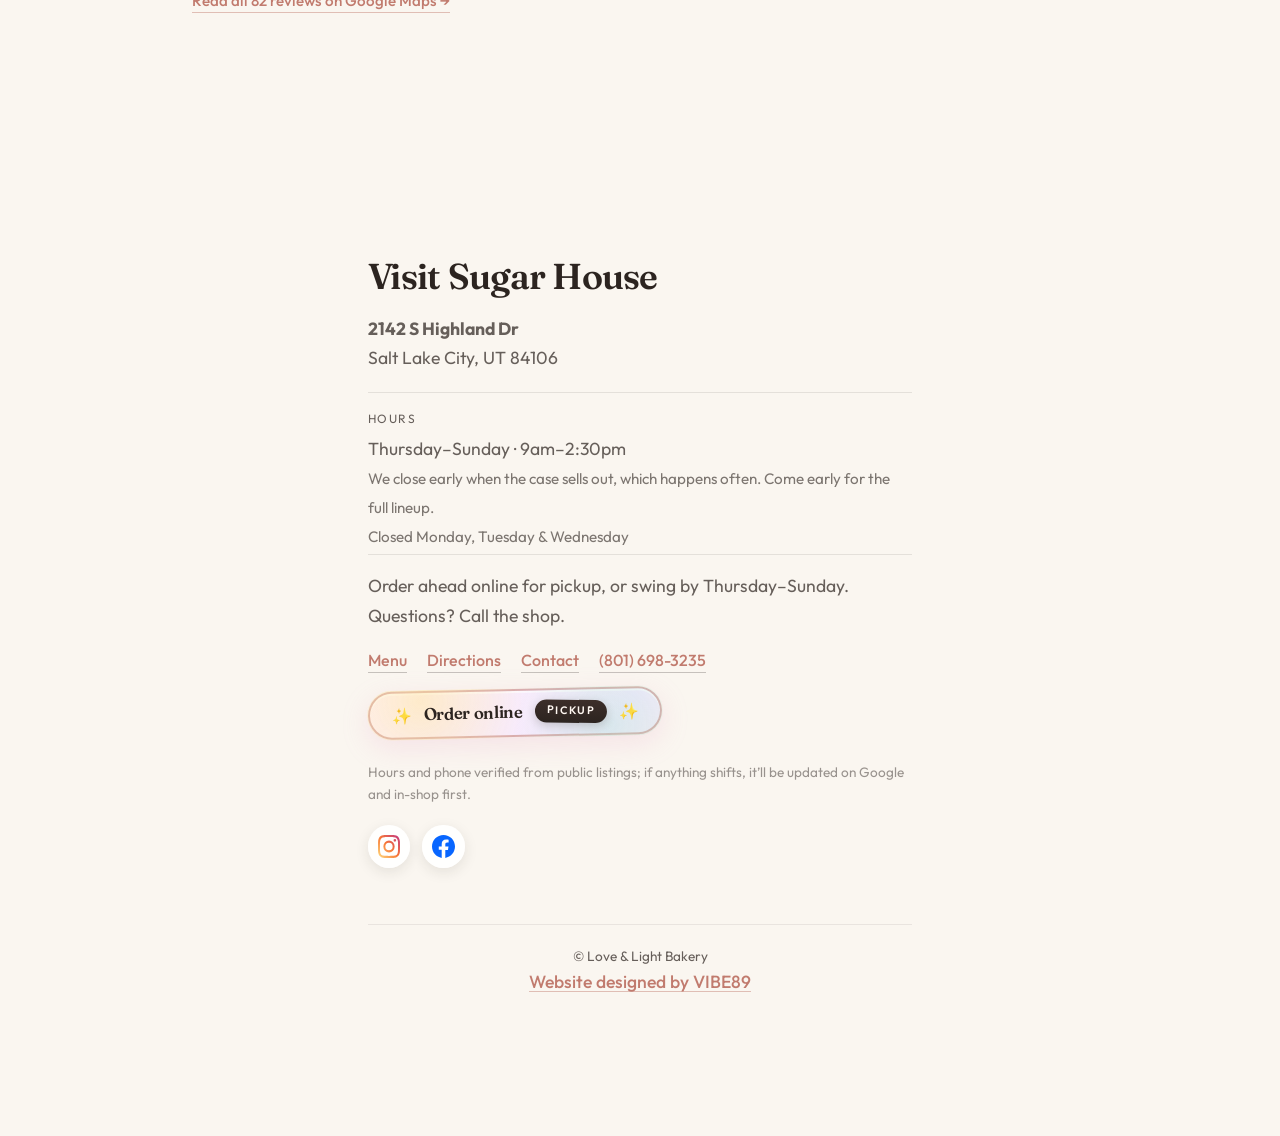
==== commit b1f1f26e: "Replace the horizontal scroll story with a vertical page and parallax donut Desktop no longer pins a" ====
--- a/index.html
+++ b/index.html
@@ -27,7 +27,7 @@
   <link rel="preconnect" href="https://fonts.googleapis.com" />
   <link rel="preconnect" href="https://fonts.gstatic.com" crossorigin />
   <link href="https://fonts.googleapis.com/css2?family=Fraunces:ital,opsz,wght@0,9..144,400;0,9..144,600;1,9..144,400&family=Outfit:wght@300;400;500&display=swap" rel="stylesheet" />
-  <link rel="stylesheet" href="styles.css?v=17" />
+  <link rel="stylesheet" href="styles.css?v=21" />
 </head>
 <body class="page--home">
   <a class="skip-link" href="#stage-stack">Skip to content</a>
@@ -498,7 +498,7 @@
 
   <script src="nav.js"></script>
   <script src="decor.js?v=1"></script>
-  <script src="script.js?v=10"></script>
+  <script src="script.js?v=17"></script>
   <script src="donut-3d.js?v=3"></script>
   <script src="flavors.js?v=7"></script>
   <script src="hero-carousel.js?v=5"></script>
--- a/styles.css
+++ b/styles.css
@@ -354,8 +354,8 @@
   transition: opacity 0.4s ease;
 }
 
-/* Desktop: the rolling donut comes in front of the chapters while it lands on,
-   sits in, and rides out with the flavor card. */
+/* Desktop: the rolling donut comes in front of the page while it lands on,
+   sits in, and leaves the flavor card. */
 body.is-donut-front .donut-stage { z-index: 4; }
 
 /* The card shows a flavor other than the Homer: its own art takes the stage. */
@@ -1078,6 +1078,71 @@
   }
 }
 
+/* ===== Desktop flow: an ordinary vertical page with fixed parallax layers =====
+   The story shell stays in the markup; here it simply lays the sections out in a
+   column. Backdrop washes and the donut are fixed and driven by script.js. */
+body.is-flow .story-scroll { height: auto !important; }
+
+body.is-flow .story-pin {
+  position: static;
+  overflow: visible;
+  height: auto;
+}
+
+body.is-flow .stage-stack {
+  position: relative;
+  inset: auto;
+  transform: none !important;
+}
+
+body.is-flow .slide {
+  position: relative;
+  inset: auto;
+  left: auto;
+  z-index: 3;
+  width: 100%;
+  height: auto;
+  min-height: 0;
+  overflow: visible;
+}
+
+body.is-flow .slide.panel--hero { min-height: 100vh; }
+
+body.is-flow .slide:not(.panel--hero) {
+  min-height: 82vh;
+  padding-top: 7.5rem;
+  padding-bottom: 7.5rem;
+}
+
+body.is-flow .slide.panel--visit { min-height: 92vh; }
+
+/* Copy eases in as each section enters (class set by script.js). */
+body.is-flow .slide .panel__inner {
+  position: relative;
+  z-index: 1;
+  transition: opacity 0.75s var(--ease-out), transform 0.75s var(--ease-out);
+}
+
+body.is-flow .slide:not(.panel--hero) .panel__inner:not(.is-in) {
+  opacity: 0;
+  transform: translate3d(0, 28px, 0);
+}
+
+body.is-flow .backdrop-stack { position: fixed; }
+
+body.is-flow .donut-stage {
+  position: fixed;
+  inset: 0;
+}
+
+/* Taller than the viewport so its slow drift never shows an edge. */
+body.is-flow .sprinkle-field { inset: -30% 0; }
+
+/* Keyboard focus scrolls elements clear of the fixed top bar. */
+body.is-flow .machine__btn,
+body.is-flow .cta,
+body.is-flow .hero-carousel__dot { scroll-margin-top: 6rem; }
+
 /* Home index: native stacked sections on small viewports; fixed donut spins with scroll */
 @media (max-width: 899px) {
   /* Let the root scroll chain behave like a normal page (helps iOS swipe momentum). */
@@ -1945,24 +2010,24 @@
 
 /* ===== Desktop opening: copy column left, giant donut right, lineup shelf along the bottom ===== */
 @media (min-width: 900px) {
-  body.is-push-stage .slide.panel--hero {
+  body.is-flow .slide.panel--hero {
     justify-content: center;
     align-items: stretch;
     padding-bottom: 0;
   }
 
-  body.is-push-stage .panel--hero .panel__inner {
+  body.is-flow .panel--hero .panel__inner {
     margin: 0 auto 17rem 6vw;
     max-width: min(34rem, 46vw);
     text-align: left;
   }
 
-  body.is-push-stage .panel--hero h1 {
+  body.is-flow .panel--hero h1 {
     font-size: clamp(2.6rem, 3.9vw, 3.9rem);
     line-height: 1.12;
   }
 
-  body.is-push-stage .hero-carousel {
+  body.is-flow .hero-carousel {
     position: absolute;
     left: 0;
     right: 0;
@@ -1974,14 +2039,14 @@
     background: linear-gradient(180deg, rgba(250, 246, 240, 0) 0%, rgba(250, 246, 240, 0.72) 30%, rgba(250, 246, 240, 0.9) 100%);
   }
 
-  body.is-push-stage .hero-carousel__eyebrow {
+  body.is-flow .hero-carousel__eyebrow {
     position: absolute;
     top: 0.95rem;
     left: 6vw;
     margin: 0;
   }
 
-  body.is-push-stage .scroll-hint {
+  body.is-flow .scroll-hint {
     position: absolute;
     top: 0.8rem;
     right: 6vw;
@@ -1989,27 +2054,27 @@
     font-size: 0.7rem;
   }
 
-  body.is-push-stage .hero-carousel__viewport {
+  body.is-flow .hero-carousel__viewport {
     height: 208px;
     padding: 0 6vw;
   }
 
-  body.is-push-stage .hero-carousel__track {
+  body.is-flow .hero-carousel__track {
     -webkit-mask-image: linear-gradient(90deg, transparent 0, #000 9%, #000 91%, transparent 100%);
     mask-image: linear-gradient(90deg, transparent 0, #000 9%, #000 91%, transparent 100%);
   }
 
-  body.is-push-stage .hero-carousel__nav {
+  body.is-flow .hero-carousel__nav {
     position: absolute;
     top: 50%;
     margin-top: -19px;
   }
 
-  body.is-push-stage .hero-carousel__nav--prev { left: calc(6vw - 12px); }
-  body.is-push-stage .hero-carousel__nav--next { right: calc(6vw - 12px); }
+  body.is-flow .hero-carousel__nav--prev { left: calc(6vw - 12px); }
+  body.is-flow .hero-carousel__nav--next { right: calc(6vw - 12px); }
 
   /* Shelf cells: every flavor keeps its name; the centered one lifts. */
-  body.is-push-stage .hero-flavor {
+  body.is-flow .hero-flavor {
     --cell: 152px;
     --sc: 0.86;
     width: var(--cell);
@@ -2026,22 +2091,22 @@
       opacity 0.45s var(--ease-out);
   }
 
-  body.is-push-stage .hero-flavor.is-prev,
-  body.is-push-stage .hero-flavor.is-next { --sc: 0.94; z-index: 2; }
-  body.is-push-stage .hero-flavor.is-active { --sc: 1.12; z-index: 3; }
-
-  body.is-push-stage .hero-flavor.is-off {
+  body.is-flow .hero-flavor.is-prev,
+  body.is-flow .hero-flavor.is-next { --sc: 0.94; z-index: 2; }
+  body.is-flow .hero-flavor.is-active { --sc: 1.12; z-index: 3; }
+
+  body.is-flow .hero-flavor.is-off {
     opacity: 0;
     pointer-events: none;
     transition: none;
   }
 
-  body.is-push-stage .hero-flavor__name,
-  body.is-push-stage .hero-flavor__tag {
+  body.is-flow .hero-flavor__name,
+  body.is-flow .hero-flavor__tag {
     display: block;
   }
 
-  body.is-push-stage .hero-flavor__name {
+  body.is-flow .hero-flavor__name {
     margin-top: 0.7rem;
     font-family: "Fraunces", Georgia, serif;
     font-weight: 600;
@@ -2052,7 +2117,7 @@
     transition: opacity 0.45s var(--ease-out);
   }
 
-  body.is-push-stage .hero-flavor__tag {
+  body.is-flow .hero-flavor__tag {
     margin-top: 0.2rem;
     font-size: 0.6rem;
     letter-spacing: 0.1em;
@@ -2062,17 +2127,17 @@
     transition: opacity 0.45s var(--ease-out);
   }
 
-  body.is-push-stage .hero-flavor.is-active .hero-flavor__name,
-  body.is-push-stage .hero-flavor.is-active .hero-flavor__tag {
+  body.is-flow .hero-flavor.is-active .hero-flavor__name,
+  body.is-flow .hero-flavor.is-active .hero-flavor__tag {
     opacity: 1;
   }
 
-  body.is-push-stage .hero-flavor:hover .hero-flavor__name {
+  body.is-flow .hero-flavor:hover .hero-flavor__name {
     opacity: 1;
   }
 
   /* Names live under each cell on the shelf; the live caption stays for screen readers. */
-  body.is-push-stage .hero-carousel__caption {
+  body.is-flow .hero-carousel__caption {
     position: absolute;
     width: 1px;
     height: 1px;
@@ -2083,7 +2148,7 @@
     clip-path: inset(50%);
   }
 
-  body.is-push-stage .hero-carousel__dots {
+  body.is-flow .hero-carousel__dots {
     margin-top: 0.35rem;
     gap: 0.34rem;
   }
